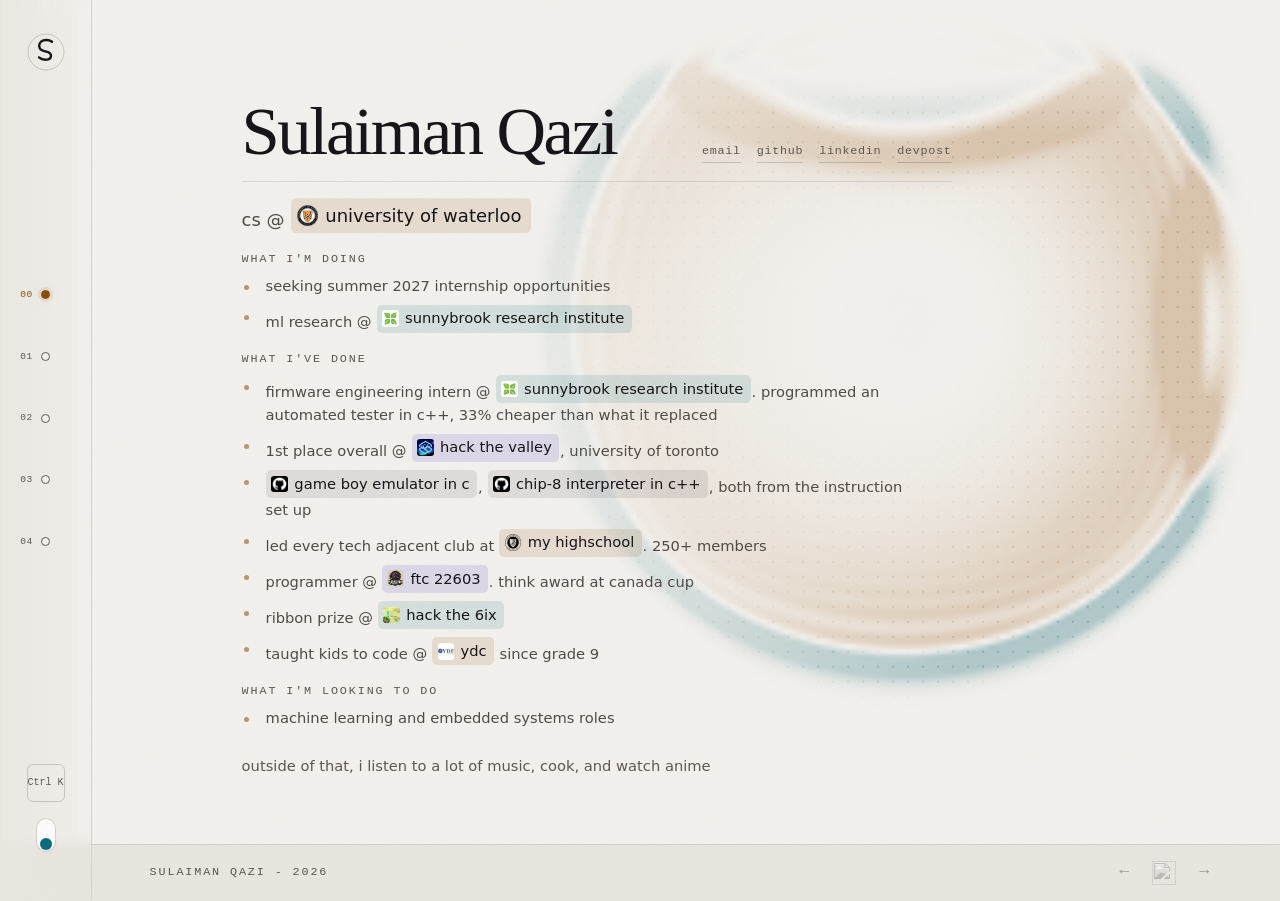
==== index.html @ 109548c2 "Ship single-view redesign and responsive webring" ====
<!DOCTYPE html>
<html lang="en" data-theme="dark">
<head>
<meta charset="utf-8">
<meta name="viewport" content="width=device-width, initial-scale=1">
<title>Sulaiman Qazi - CS @ UWaterloo</title>
<meta name="description" content="Sulaiman Qazi - Computer Science at the University of Waterloo. Game Boy emulator in C, AI-driven games, autonomous robotics navigation, and research software at Sunnybrook Research Institute.">
<meta name="author" content="Sulaiman Qazi">
<meta name="theme-color" content="#08090c" media="(prefers-color-scheme: dark)">
<meta name="theme-color" content="#f3f1ed" media="(prefers-color-scheme: light)">

<meta property="og:type" content="website">
<meta property="og:title" content="Sulaiman Qazi - CS @ UWaterloo">
<meta property="og:description" content="Emulators, AI-driven games, and research software. CS at Waterloo.">
<meta property="og:image" content="assets/img/og.jpg">
<meta name="twitter:card" content="summary_large_image">

<link rel="icon" href="assets/img/favicon.svg" type="image/svg+xml">
<link rel="preload" href="assets/fonts/fraunces-latin.woff2" as="font" type="font/woff2" crossorigin>
<link rel="preload" href="assets/fonts/schibsted-grotesk-latin.woff2" as="font" type="font/woff2" crossorigin>
<link rel="preload" href="assets/fonts/jetbrains-mono-latin.woff2" as="font" type="font/woff2" crossorigin>

<link rel="stylesheet" href="assets/css/fonts.css">
<link rel="stylesheet" href="assets/css/tokens.css">
<link rel="stylesheet" href="assets/css/base.css">
<link rel="stylesheet" href="assets/css/chrome.css?v=20260806-5">
<link rel="stylesheet" href="assets/css/hero.css">
<link rel="stylesheet" href="assets/css/intro.css">
<link rel="stylesheet" href="assets/css/sections.css">
<link rel="stylesheet" href="assets/css/projects.css">
<link rel="stylesheet" href="assets/css/cmdk.css">
<link rel="stylesheet" href="assets/css/views.css">
<link rel="stylesheet" href="assets/css/print.css" media="print">

<script>
  /* Set before first paint: no theme flash, and reveal styles only with JS. */
  (function () {
    var d = document.documentElement;
    d.classList.add('js');
    try {
      var saved = localStorage.getItem('sq-theme');
      var sys = window.matchMedia('(prefers-color-scheme: light)').matches ? 'light' : 'dark';
      d.setAttribute('data-theme', saved || sys);
    } catch (e) { /* private mode - keep the default */ }
  })();
</script>
</head>

<body>

<a class="skip-link" href="#main">Skip to content</a>
<div class="grain" aria-hidden="true"></div>
<div class="cursor" aria-hidden="true"><span class="cursor__dot"></span><span class="cursor__ring"></span></div>

<!-- ======================================================================
     RAIL - desktop navigation
     ====================================================================== -->
<nav class="rail" aria-label="Section navigation">
  <a class="rail__mark" href="#top" aria-label="Sulaiman Qazi - top of page">
    <svg viewBox="0 0 40 40" aria-hidden="true">
      <circle cx="20" cy="20" r="18" class="rail__mark-ring"/>
      <path d="M13 25.4c1.7 1.5 3.9 2.3 6.4 2.3 3.4 0 5.6-1.6 5.6-4 0-2.2-1.4-3.3-4.6-4.1l-2.1-.5c-3.3-.8-5.1-2.6-5.1-5.4 0-3.4 2.8-5.7 7-5.7 2.3 0 4.3.6 5.8 1.7"
            class="rail__mark-glyph"/>
    </svg>
  </a>

  <ul class="rail__list">
    <li><a class="rail__item" href="#home"       data-rail="home"><span class="rail__via"></span><span class="rail__label">Home</span><span class="rail__no">00</span></a></li>
    <li><a class="rail__item" href="#experience" data-rail="experience"><span class="rail__via"></span><span class="rail__label">Experience</span><span class="rail__no">01</span></a></li>
    <li><a class="rail__item" href="#projects"   data-rail="projects"><span class="rail__via"></span><span class="rail__label">Projects</span><span class="rail__no">02</span></a></li>
    <li><a class="rail__item" href="#skills"     data-rail="skills"><span class="rail__via"></span><span class="rail__label">Skills</span><span class="rail__no">03</span></a></li>
    <li><a class="rail__item" href="#contact"    data-rail="contact"><span class="rail__via"></span><span class="rail__label">Contact</span><span class="rail__no">04</span></a></li>
  </ul>
  <div class="rail__trace" aria-hidden="true"><span class="rail__trace-fill"></span></div>

  <div class="rail__tools">
    <button class="cmdk-trigger rail__cmdk" type="button" data-cmdk-open
            aria-label="Open command menu">
      <kbd data-cmdk-key aria-hidden="true">Ctrl K</kbd>
    </button>
    <button class="theme-toggle rail__theme" type="button" aria-pressed="false" aria-label="Switch to light theme">
      <span class="theme-toggle__track"><span class="theme-toggle__knob"></span></span>
    </button>
  </div>
</nav>

<!-- ======================================================================
     TOPBAR - mobile only
     ====================================================================== -->
<header class="topbar">
  <a class="topbar__mark" href="#top">
    <span class="topbar__mono">SQ</span>
    <span class="topbar__status"><span class="pulse-dot"></span> Waterloo ’31</span>
  </a>
  <div class="topbar__actions">
    <button class="theme-toggle" type="button" aria-pressed="false" aria-label="Switch to light theme">
      <span class="theme-toggle__track"><span class="theme-toggle__knob"></span></span>
    </button>
    <button class="menu-btn" type="button" aria-expanded="false" aria-controls="menu">
      <span class="menu-btn__bars" aria-hidden="true"><i></i><i></i></span>
      <span class="vh">Open navigation</span>
    </button>
  </div>
</header>

<!-- Read position for small screens, where the rail (and its progress
     trace) is hidden. -->
<div class="scroll-progress" aria-hidden="true"><span class="scroll-progress__fill"></span></div>

<div class="menu" id="menu" hidden>
  <ul class="menu__list">
    <li><a href="#home"><span class="menu__no">00</span> Home</a></li>
    <li><a href="#experience"><span class="menu__no">01</span> Experience</a></li>
    <li><a href="#projects"><span class="menu__no">02</span> Projects</a></li>
    <li><a href="#skills"><span class="menu__no">03</span> Skills</a></li>
    <li><a href="#contact"><span class="menu__no">04</span> Contact</a></li>
  </ul>
  <div class="menu__foot">
    <a class="link" href="mailto:s6qazi@uwaterloo.ca">s6qazi@uwaterloo.ca</a>
  </div>
</div>

<main id="main" class="main" tabindex="-1">
<p class="vh" id="view-status" aria-live="polite"></p>
<span id="top"></span>

<!-- ======================================================================
     00 - HOME
     ====================================================================== -->
<section class="intro" id="home" data-view aria-labelledby="intro-name">
  <canvas class="intro__field" id="wavefield" aria-hidden="true"></canvas>
  <div class="intro__veil" aria-hidden="true"></div>

  <div class="intro__inner shell">
    <div class="intro__wrap">

      <header class="intro__top" data-reveal style="--i:0">
        <h1 class="intro__name" id="intro-name">Sulaiman Qazi</h1>
        <nav class="intro__links" aria-label="Profiles">
          <a href="mailto:s6qazi@uwaterloo.ca">email</a>
          <a href="https://github.com/sulaimwn" target="_blank" rel="noopener noreferrer">github</a>
          <a href="https://www.linkedin.com/in/sulaimanq/" target="_blank" rel="noopener noreferrer">linkedin</a>
          <a href="https://devpost.com/sulaimanqazi" target="_blank" rel="noopener noreferrer">devpost</a>
        </nav>
      </header>

      <p class="intro__study" data-reveal style="--i:1">
        cs @
        <a class="chip-link chip--copper" href="https://uwaterloo.ca/" target="_blank" rel="noopener noreferrer">
          <img src="assets/img/uwaterloo-seal.png" alt="" loading="lazy" decoding="async">university of waterloo</a>
      </p>

      <div class="intro__block" data-reveal style="--i:2">
        <h2 class="intro__h">what i'm doing</h2>
        <ul class="intro__list">
          <li>seeking summer 2027 internship opportunities</li>
          <li>ml research @
            <a class="chip-link chip--signal" href="https://research.sunnybrook.ca/" target="_blank" rel="noopener noreferrer">
              <img src="assets/img/sunnybrook.png" alt="" loading="lazy" decoding="async">sunnybrook research institute</a>
          </li>
        </ul>
      </div>

      <div class="intro__block" data-reveal style="--i:3">
        <h2 class="intro__h">what i've done</h2>
        <ul class="intro__list">
          <li>firmware engineering intern @
            <a class="chip-link chip--signal" href="https://research.sunnybrook.ca/" target="_blank" rel="noopener noreferrer">
              <img src="assets/img/sunnybrook.png" alt="" loading="lazy" decoding="async">sunnybrook research institute</a>.
            programmed an automated tester in c++, 33% cheaper than what it replaced
          </li>
          <li>1st place overall @
            <a class="chip-link chip--violet" href="https://devpost.com/software/live-forge" target="_blank" rel="noopener noreferrer">
              <img src="assets/img/hack-the-valley.png" alt="" loading="lazy" decoding="async">hack the valley</a>,
            university of toronto
          </li>
          <li>
            <a class="chip-link chip--plain" href="https://github.com/sulaimwn/Game-Boy-Emulator" target="_blank" rel="noopener noreferrer">
              <img src="assets/img/github.png" alt="" loading="lazy" decoding="async">game boy emulator in c</a>,
            <a class="chip-link chip--plain" href="https://github.com/sulaimwn/CHIP8-CPP" target="_blank" rel="noopener noreferrer">
              <img src="assets/img/github.png" alt="" loading="lazy" decoding="async">chip-8 interpreter in c++</a>,
            both from the instruction set up
          </li>
          <li>led every tech adjacent club at
            <a class="chip-link chip--copper" href="https://jclarkerichardson.ddsb.ca/en/index.aspx" target="_blank" rel="noopener noreferrer">
              <img src="assets/img/jcr-crest.png" alt="" loading="lazy" decoding="async">my highschool</a>. 250+ members
          </li>
          <li>programmer @
            <a class="chip-link chip--violet" href="https://www.instagram.com/hurricane_stormbots/" target="_blank" rel="noopener noreferrer">
              <img src="assets/img/stormbots.png" alt="" loading="lazy" decoding="async">ftc 22603</a>.
            think award at canada cup
          </li>
          <li>ribbon prize @
            <a class="chip-link chip--signal" href="https://devpost.com/software/bojon" target="_blank" rel="noopener noreferrer">
              <img src="assets/img/hack-the-6ix.png" alt="" loading="lazy" decoding="async">hack the 6ix</a>
          </li>
          <li>taught kids to code @
            <a class="chip-link chip--copper" href="https://ydcuni.com/" target="_blank" rel="noopener noreferrer">
              <img src="assets/img/ydc.png" alt="" loading="lazy" decoding="async">ydc</a> since grade 9
          </li>
        </ul>
      </div>

      <div class="intro__block" data-reveal style="--i:4">
        <h2 class="intro__h">what i'm looking to do</h2>
        <ul class="intro__list">
          <li>machine learning and embedded systems roles</li>
        </ul>
      </div>

      <p class="intro__outside" data-reveal style="--i:5">
        outside of that, i listen to a lot of music, cook, and watch anime
      </p>

    </div>
  </div>
</section>

<!-- ======================================================================
     01 - EXPERIENCE
     ====================================================================== -->
<section class="section record" id="experience" data-view aria-labelledby="experience-title">
  <div class="shell">
    <header class="section-head">
      <p class="section-slug mono" data-reveal>
        <span class="section-slug__no">01</span>
        <span>Experience</span>
        <span class="section-slug__rule"></span>
        <span class="section-slug__meta">2022 - 2031</span>
      </p>
      <div class="section-title-row">
        <h2 class="h1" id="experience-title" data-reveal style="--i:1">Experience.</h2>
      </div>
    </header>

    <!-- ------------------------------------------------------------------
         EDUCATION - first, because it is the first thing anyone looks for.
         It used to sit at the bottom of a flat nine-entry list, behind
         seven other roles.
         ------------------------------------------------------------------ -->
    <div class="rec-group">
      <h3 class="rec-sub" data-reveal>
        <span class="rec-sub__label label">Education</span>
        <span class="rec-sub__rule" aria-hidden="true"></span>
        <span class="rec-sub__meta label">Waterloo ’31</span>
      </h3>

      <div class="creds">
        <article class="cred cred--next" data-reveal="fade">
          <div class="cred__top">
            <img class="cred__mark cred__mark--pad" src="assets/img/uwaterloo-seal.png" alt="" loading="lazy" decoding="async">
            <p class="cred__when label"><span class="num">2026 — 2031</span></p>
            <span class="chip chip--live">Incoming</span>
          </div>
          <h4 class="cred__school">University of Waterloo</h4>
          <p class="cred__degree">Bachelor of Computer Science</p>
          <p class="cred__where label">Waterloo, Ontario</p>
        </article>

        <article class="cred" data-reveal="fade" style="--i:1">
          <div class="cred__top">
            <img class="cred__mark" src="assets/img/jcr-crest.png" alt="" loading="lazy" decoding="async">
            <p class="cred__when label"><span class="num">2022 — 2026</span></p>
          </div>
          <h4 class="cred__school">J. Clarke Richardson Collegiate</h4>
          <p class="cred__degree">Ontario Secondary School Diploma</p>
          <p class="cred__where label">Ajax, Ontario</p>
        </article>
      </div>
    </div>

    <!-- ------------------------------------------------------------------
         WORK - paid roles only, at full weight. Robotics, clubs and
         teaching are real but they are not jobs; they are in the roll.
         ------------------------------------------------------------------ -->
    <div class="rec-group">
      <h3 class="rec-sub" data-reveal>
        <span class="rec-sub__label label">Work</span>
        <span class="rec-sub__rule" aria-hidden="true"></span>
        <span class="rec-sub__meta label"><span class="num">2</span> internships</span>
      </h3>

      <ol class="timeline" id="timeline">
        <li class="tl" data-reveal style="--i:0">
          <span class="tl__node" aria-hidden="true"></span>
          <div class="tl__when"><span class="num">Jul 2026</span><span class="tl__now">Present</span></div>
          <div class="tl__what">
            <p class="tl__org label">
              <img class="org-logo" src="assets/img/sunnybrook.png" alt="" loading="lazy" decoding="async">
              Sunnybrook Research Institute <span class="chip chip--live">Current</span>
            </p>
            <h4 class="h3 tl__role">Machine Learning Research Intern</h4>
            <!-- Present tense: this role is still running. -->
            <ul class="tl__points">
              <li>Building ultrasound simulations in MATLAB, Python and k-Wave.</li>
              <li>Training a PyTorch model to detect red blood cells.</li>
              <li>Designing a 3D-printed spine model for testing.</li>
            </ul>
            <div class="tag-row"><span class="tag">Python</span><span class="tag">MATLAB</span><span class="tag">PyTorch</span><span class="tag">k-Wave</span><span class="tag">SOLIDWORKS</span></div>
          </div>
        </li>

        <li class="tl" data-reveal style="--i:1">
          <span class="tl__node" aria-hidden="true"></span>
          <div class="tl__when"><span class="num">Jul 2025</span><span>Aug 2025</span></div>
          <div class="tl__what">
            <p class="tl__org label">
              <img class="org-logo" src="assets/img/sunnybrook.png" alt="" loading="lazy" decoding="async">
              Sunnybrook Research Institute
            </p>
            <h4 class="h3 tl__role">Firmware Engineering Intern</h4>
            <ul class="tl__points">
              <li>Wrote embedded C++ for an RP2040 test system.</li>
              <li>Designed its four-layer PCB in Altium.</li>
              <li>Hand-soldered 200+ parts, cut costs by 33% and added automated tests.</li>
            </ul>
            <div class="tag-row"><span class="tag">Embedded C++</span><span class="tag">RP2040</span><span class="tag">GitLab</span><span class="tag">Altium</span></div>
          </div>
        </li>

      </ol>
    </div>

    <!-- ------------------------------------------------------------------
         THE ROLL - robotics, clubs, mentoring and camp work. All real,
         none of it worth a screen each, so it is one line each and opens
         on demand. Anything that earned an award says so on the closed
         row: the point is to compress these, not to bury them.
         ------------------------------------------------------------------ -->
    <div class="rec-group" id="roll">
      <h3 class="rec-sub" data-reveal>
        <span class="rec-sub__label label">Robotics, clubs &amp; teaching</span>
        <span class="rec-sub__rule" aria-hidden="true"></span>
        <span class="rec-sub__meta label"><span class="num">5</span> roles · open for detail</span>
      </h3>

      <ol class="roll" data-reveal="fade">
        <li class="roll__item">
          <details class="roll__d">
            <summary class="roll__sum">
              <span class="roll__chev" aria-hidden="true"></span>
              <span class="roll__when num">2025 — 2026</span>
              <span class="roll__org">FTC 22603 · Hurricane Stormbots</span>
              <span class="roll__role">
                Programmer
                <span class="roll__badge"><span aria-hidden="true">★</span> 1st Inspire Award</span>
              </span>
            </summary>
            <div class="roll__body">
              <ul class="tl__points">
                <li>Programmed autonomous odometry in Java.</li>
                <li>Won the 1st Inspire Award and Think Award at the Canada World Cup.</li>
              </ul>
              <div class="tag-row"><span class="tag">Java</span><span class="tag">Odometry</span><span class="tag">Autonomous</span></div>
              <p class="build__links">
                <a class="link mono" href="https://github.com/sulaimwn/HurricaneCode" target="_blank" rel="noopener noreferrer">Robot code <span aria-hidden="true">↗</span></a>
              </p>
            </div>
          </details>
        </li>

        <li class="roll__item">
          <details class="roll__d">
            <summary class="roll__sum">
              <span class="roll__chev" aria-hidden="true"></span>
              <span class="roll__when num">2024 — 2026</span>
              <span class="roll__org">J. Clarke Richardson Collegiate</span>
              <span class="roll__role">Co-President · Math, STEM &amp; CS Clubs</span>
            </summary>
            <div class="roll__body">
              <ul class="tl__points">
                <li>Led weekly activities for 250+ members across three clubs.</li>
              </ul>
              <div class="tag-row"><span class="tag">Leadership</span><span class="tag">Curriculum</span><span class="tag">Events</span></div>
            </div>
          </details>
        </li>

        <li class="roll__item">
          <details class="roll__d">
            <summary class="roll__sum">
              <span class="roll__chev" aria-hidden="true"></span>
              <span class="roll__when num">2023 — 2026</span>
              <span class="roll__org">Youth Dream Canada</span>
              <span class="roll__role">Coding Mentor</span>
            </summary>
            <div class="roll__body">
              <ul class="tl__points">
                <li>Taught coding through hands-on projects.</li>
              </ul>
              <div class="tag-row"><span class="tag">Teaching</span><span class="tag">Python</span></div>
            </div>
          </details>
        </li>

        <li class="roll__item">
          <details class="roll__d">
            <summary class="roll__sum">
              <span class="roll__chev" aria-hidden="true"></span>
              <span class="roll__when num">2022 — 2025</span>
              <span class="roll__org">VEX Robotics · Stormbots 50760A</span>
              <span class="roll__role">
                Head Captain
                <span class="roll__badge"><span aria-hidden="true">★</span> Regional bronze</span>
              </span>
            </summary>
            <div class="roll__body">
              <ul class="tl__points">
                <li>Led an eight-person team to a regional bronze medal.</li>
              </ul>
              <div class="tag-row"><span class="tag">VEX</span><span class="tag">Team lead</span></div>
            </div>
          </details>
        </li>

        <li class="roll__item">
          <details class="roll__d">
            <summary class="roll__sum">
              <span class="roll__chev" aria-hidden="true"></span>
              <span class="roll__when num">Summer 2024</span>
              <span class="roll__org">The STEAM Project</span>
              <span class="roll__role">Summer Camp Counsellor</span>
            </summary>
            <div class="roll__body">
              <ul class="tl__points">
                <li>Led hands-on STEAM activities for campers.</li>
              </ul>
              <div class="tag-row"><span class="tag">Teaching</span><span class="tag">STEAM</span></div>
            </div>
          </details>
        </li>
      </ol>
    </div>
  </div>
</section>

<!-- ======================================================================
     02 - PROJECTS
     ====================================================================== -->
<section class="section builds" id="projects" data-view aria-labelledby="projects-title">
  <div class="shell">
    <header class="section-head">
      <p class="section-slug mono" data-reveal>
        <span class="section-slug__no">02</span>
        <span>Projects</span>
        <span class="section-slug__rule"></span>
        <span class="section-slug__meta">5 selected</span>
      </p>
      <div class="section-title-row">
        <h2 class="h1" id="projects-title" data-reveal style="--i:1">Projects.</h2>
      </div>
    </header>

    <!-- FEATURED --------------------------------------------------------- -->
    <article class="build build--feature" data-reveal="fade">
      <div class="build__art build__art--shot">
        <img src="assets/img/chaos-roll.png"
             alt="Chaos Roll title screen: a generative survival arena with a pixel-art character and a start run button."
             loading="lazy" decoding="async">
      </div>
      <div class="build__body">
        <p class="build__award"><span class="build__medal" aria-hidden="true">★</span> 1st Place Overall - Hack the Valley Hack Day</p>
        <h3 class="h2 build__title">Chaos Roll</h3>
        <p class="build__sub label">Wave-survival game · Gemini-generated content</p>
        <p class="prose">
          A wave-survival game where Gemini creates new abilities every 15
          seconds. The game checks each one before adding it to a run. You also
          race an AI through the same waves.
        </p>
        <div class="tag-row">
          <span class="tag">Gemini API</span><span class="tag">TypeScript</span>
          <span class="tag">React</span><span class="tag">Vite</span>
          <span class="tag">Procedural generation</span>
        </div>
        <p class="build__links">
          <a class="link mono" href="https://devpost.com/software/live-forge" target="_blank" rel="noopener noreferrer">Devpost <span aria-hidden="true">↗</span></a>
          <a class="link mono" href="https://github.com/HisMonDon/htv_hack_day" target="_blank" rel="noopener noreferrer">Source <span aria-hidden="true">↗</span></a>
        </p>
      </div>
    </article>

    <!-- SECOND ----------------------------------------------------------- -->
    <article class="build build--wide build--flip" data-reveal="fade">
      <div class="build__art build__art--shot">
        <img src="assets/img/bojon.png"
             alt="Bojon landing screen: Enter the Interview Arena, with a start my interview battle button."
             loading="lazy" decoding="async">
      </div>
      <div class="build__body">
        <p class="build__award"><span class="build__medal" aria-hidden="true">★</span> Ribbon Prize - Hack the 6ix 2025</p>
        <h3 class="h2 build__title">Bojon</h3>
        <p class="build__sub label">Competitive 1v1 interview practice</p>
        <p class="prose">
          Head-to-head interview practice. Gemini writes the questions, Twelve
          Labs scores the video answers and the winner gains Elo.
        </p>
        <div class="tag-row">
          <span class="tag">Gemini Pro</span><span class="tag">Twelve Labs</span>
          <span class="tag">MongoDB</span><span class="tag">Auth0</span>
          <span class="tag">JavaScript</span>
        </div>
        <p class="build__links">
          <a class="link mono" href="https://devpost.com/software/bojon" target="_blank" rel="noopener noreferrer">Devpost <span aria-hidden="true">↗</span></a>
          <a class="link mono" href="https://github.com/MrJelloCode/Bojon" target="_blank" rel="noopener noreferrer">Source <span aria-hidden="true">↗</span></a>
        </p>
      </div>
    </article>

    <!-- PAIR - the two emulators -------------------------------------- -->
    <div class="build-pair">
      <article class="build build--tall" data-reveal="fade">
        <div class="build__art build__art--tall">
          <span class="build__hint" aria-hidden="true">Move to scrub</span>
          <div class="sprite sprite--gameboy" role="img"
               aria-label="Sulaiman's Game Boy emulator running a commercial ROM: two fighters trading blows on a stage."></div>
          <span class="build__scan" aria-hidden="true"></span>
        </div>
        <div class="build__body">
          <h3 class="h2 build__title">Game Boy Emulator</h3>
          <p class="build__sub label">C · SDL2 · Sharp LR35902</p>
          <p class="prose">
            A Game Boy emulator in C with a working LR35902 CPU, memory map, I/O,
            PPU, input and SDL2 rendering.
          </p>
          <div class="tag-row"><span class="tag">C</span><span class="tag">SDL2</span><span class="tag">CMake</span><span class="tag">Architecture</span></div>
          <p class="build__links">
            <a class="link mono" href="https://github.com/sulaimwn/Game-Boy-Emulator" target="_blank" rel="noopener noreferrer">Source <span aria-hidden="true">↗</span></a>
          </p>
        </div>
      </article>

      <article class="build build--tall" data-reveal="fade">
        <div class="build__art build__art--tall build__art--gif">
          <img src="assets/img/chip8-emulator.gif"
               alt="CHIP-8 emulator running in a desktop browser."
               loading="lazy" decoding="async">
        </div>
        <div class="build__body">
          <h3 class="h2 build__title">CHIP-8 Interpreter</h3>
          <p class="build__sub label">C++ · SDL2 · 64×32 display</p>
          <p class="prose">
            My first emulator: 35 opcodes, a 64×32 display, timers and a hex
            keypad. It runs real CHIP-8 ROMs.
          </p>
          <div class="tag-row"><span class="tag">C++</span><span class="tag">SDL2</span><span class="tag">Interpreters</span></div>
          <p class="build__links">
            <a class="link mono" href="https://github.com/sulaimwn/CHIP8-CPP" target="_blank" rel="noopener noreferrer">Source <span aria-hidden="true">↗</span></a>
          </p>
        </div>
      </article>
    </div>

    <!-- HARDWARE --------------------------------------------------------- -->
    <article class="build build--wide" data-reveal="fade">
      <div class="build__art build__art--shot build__art--schematic">
        <img src="assets/img/smartwatch-schematic.png"
             alt="Complete ESP32 smartwatch schematic showing power, display, sensors, storage and connector circuits."
             loading="lazy" decoding="async">
      </div>
      <div class="build__body">
        <h3 class="h2 build__title">Health Tracking Smartwatch</h3>
        <p class="build__sub label">ESP32 · custom PCB · Arduino</p>
        <p class="prose">
          An ESP32 smartwatch with a custom PCB, TFT display, heart-rate sensor
          and step tracking. I designed the board, reflowed it and wrote the
          firmware.
        </p>
        <div class="tag-row"><span class="tag">ESP32</span><span class="tag">Arduino</span><span class="tag">PCB design</span></div>
        <p class="build__links">
          <a class="link mono" href="https://github.com/sulaimwn/SmartWatch" target="_blank" rel="noopener noreferrer">Source <span aria-hidden="true">↗</span></a>
        </p>
      </div>
    </article>

    <div class="builds__more" data-reveal>
      <a class="link mono" href="https://github.com/sulaimwn" target="_blank" rel="noopener noreferrer">
        More on GitHub <span aria-hidden="true">↗</span>
      </a>
      <a class="link mono" href="https://devpost.com/sulaimanqazi" target="_blank" rel="noopener noreferrer">
        Devpost <span aria-hidden="true">↗</span>
      </a>
    </div>
  </div>
</section>

<!-- ======================================================================
     03 - SKILLS
     ====================================================================== -->
<section class="section stack-sec" id="skills" data-view aria-labelledby="skills-title">
  <div class="shell">
    <header class="section-head">
      <p class="section-slug mono" data-reveal>
        <span class="section-slug__no">03</span>
        <span>Skills</span>
        <span class="section-slug__rule"></span>
        <span class="section-slug__meta">Toolkit</span>
      </p>
      <div class="section-title-row">
        <h2 class="h1" id="skills-title" data-reveal style="--i:1">Skills &amp; tools.</h2>
      </div>
    </header>

    <div class="proof">
      <section class="proof__group" data-reveal="fade">
        <h3 class="proof__title label">Languages</h3>
        <ul class="proof__rows">
          <li class="proof__row">
            <span class="proof__skill">C</span>
            <span class="proof__use">Game Boy CPU, PPU and memory</span>
            <a class="proof__link" href="https://github.com/sulaimwn/Game-Boy-Emulator" target="_blank" rel="noopener noreferrer" aria-label="C: Game Boy emulator source"><span aria-hidden="true">↗</span></a>
          </li>
          <li class="proof__row">
            <span class="proof__skill">C++</span>
            <span class="proof__use">CHIP-8 and RP2040 firmware</span>
            <a class="proof__link" href="https://github.com/sulaimwn/CHIP8-CPP" target="_blank" rel="noopener noreferrer" aria-label="C++: CHIP-8 interpreter source"><span aria-hidden="true">↗</span></a>
          </li>
          <li class="proof__row">
            <span class="proof__skill">Python</span>
            <span class="proof__use">Ultrasound simulation and PyTorch</span>
            <span class="proof__link"></span>
          </li>
          <li class="proof__row">
            <span class="proof__skill">Java</span>
            <span class="proof__use">FTC autonomous odometry</span>
            <a class="proof__link" href="https://github.com/sulaimwn/HurricaneCode" target="_blank" rel="noopener noreferrer" aria-label="Java: FTC robot code"><span aria-hidden="true">↗</span></a>
          </li>
          <li class="proof__row">
            <span class="proof__skill">TypeScript</span>
            <span class="proof__use">Chaos Roll ability system</span>
            <a class="proof__link" href="https://github.com/HisMonDon/htv_hack_day" target="_blank" rel="noopener noreferrer" aria-label="TypeScript: Chaos Roll source"><span aria-hidden="true">↗</span></a>
          </li>
          <li class="proof__row">
            <span class="proof__skill">JavaScript</span>
            <span class="proof__use">Bojon, Chaos Roll and this site</span>
            <a class="proof__link" href="https://github.com/MrJelloCode/Bojon" target="_blank" rel="noopener noreferrer" aria-label="JavaScript: Bojon source"><span aria-hidden="true">↗</span></a>
          </li>
          <li class="proof__row">
            <span class="proof__skill">MATLAB</span>
            <span class="proof__use">k-Wave ultrasound simulation</span>
            <span class="proof__link"></span>
          </li>
          <li class="proof__row">
            <span class="proof__skill">PHP · MySQL</span>
            <span class="proof__use">School projects and a small forum</span>
            <span class="proof__link"></span>
          </li>
        </ul>
      </section>

      <section class="proof__group" data-reveal="fade">
        <h3 class="proof__title label">Libraries &amp; platforms</h3>
        <ul class="proof__rows">
          <li class="proof__row">
            <span class="proof__skill">SDL2</span>
            <span class="proof__use">Emulator rendering and input</span>
            <span class="proof__link"></span>
          </li>
          <li class="proof__row">
            <span class="proof__skill">PyTorch</span>
            <span class="proof__use">Red blood cell detection</span>
            <span class="proof__link"></span>
          </li>
          <li class="proof__row">
            <span class="proof__skill">Gemini API</span>
            <span class="proof__use">Abilities and interview questions</span>
            <span class="proof__link"></span>
          </li>
          <li class="proof__row">
            <span class="proof__skill">Twelve Labs</span>
            <span class="proof__use">Video answer scoring</span>
            <span class="proof__link"></span>
          </li>
          <li class="proof__row">
            <span class="proof__skill">React · Vite</span>
            <span class="proof__use">Chaos Roll front end</span>
            <span class="proof__link"></span>
          </li>
          <li class="proof__row">
            <span class="proof__skill">MongoDB · Auth0</span>
            <span class="proof__use">Bojon accounts and matchmaking</span>
            <span class="proof__link"></span>
          </li>
          <li class="proof__row">
            <span class="proof__skill">k-Wave</span>
            <span class="proof__use">Ultrasound research</span>
            <span class="proof__link"></span>
          </li>
          <li class="proof__row">
            <span class="proof__skill">Git · GitLab</span>
            <span class="proof__use">Projects and lab work</span>
            <span class="proof__link"></span>
          </li>
        </ul>
      </section>

      <section class="proof__group" data-reveal="fade">
        <h3 class="proof__title label">Hardware</h3>
        <ul class="proof__rows">
          <li class="proof__row">
            <span class="proof__skill">RP2040</span>
            <span class="proof__use">Automated tester firmware and PCB</span>
            <span class="proof__link"></span>
          </li>
          <li class="proof__row">
            <span class="proof__skill">ESP32</span>
            <span class="proof__use">Health tracking smartwatch</span>
            <a class="proof__link" href="https://github.com/sulaimwn/SmartWatch" target="_blank" rel="noopener noreferrer" aria-label="ESP32: smartwatch project"><span aria-hidden="true">↗</span></a>
          </li>
          <li class="proof__row">
            <span class="proof__skill">Altium · KiCad</span>
            <span class="proof__use">Four-layer PCB</span>
            <span class="proof__link"></span>
          </li>
          <li class="proof__row">
            <span class="proof__skill">SMD soldering</span>
            <span class="proof__use">200+ joints and hot-plate reflow</span>
            <span class="proof__link"></span>
          </li>
          <li class="proof__row">
            <span class="proof__skill">SOLIDWORKS</span>
            <span class="proof__use">3D-printed spine model</span>
            <span class="proof__link"></span>
          </li>
          <li class="proof__row">
            <span class="proof__skill">Blender · Fusion 360</span>
            <span class="proof__use">Research models</span>
            <span class="proof__link"></span>
          </li>
        </ul>
      </section>
    </div>
  </div>
</section>

<!-- ======================================================================
     04 - CONTACT
     ====================================================================== -->
<section class="section contact" id="contact" data-view aria-labelledby="contact-title">
  <div class="contact__bg" aria-hidden="true">
    <img src="assets/img/contact-bg.jpg" alt="" role="presentation" loading="lazy" decoding="async">
  </div>
  <div class="shell">
    <header class="section-head">
      <p class="section-slug mono" data-reveal>
        <span class="section-slug__no">04</span>
        <span>Contact</span>
        <span class="section-slug__rule"></span>
        <span class="section-slug__meta">Open to internships</span>
      </p>
    </header>

    <div class="contact__grid">
      <div>
        <h2 class="h1 contact__title" id="contact-title" data-reveal>
          Get in touch.
        </h2>
        <p class="lede contact__lede" data-reveal style="--i:1">
          Open to internships, hackathons and systems or AI projects. Email me.
        </p>
      </div>

      <ul class="pins" data-reveal="fade">
        <li class="pin">
          <span class="pin__no num">1</span>
          <a class="pin__link" href="mailto:s6qazi@uwaterloo.ca">
            <span class="pin__k label">Email</span>
            <span class="pin__v">s6qazi@uwaterloo.ca</span>
          </a>
          <button class="pin__copy" type="button" data-copy="s6qazi@uwaterloo.ca">
            <span class="pin__copy-txt">Copy</span>
          </button>
        </li>
        <li class="pin">
          <span class="pin__no num">2</span>
          <a class="pin__link" href="https://www.linkedin.com/in/sulaimanq/" target="_blank" rel="noopener noreferrer">
            <span class="pin__k label">LinkedIn</span>
            <span class="pin__v">/in/sulaimanq <span class="pin__ext" aria-hidden="true">↗</span></span>
          </a>
        </li>
        <li class="pin">
          <span class="pin__no num">3</span>
          <a class="pin__link" href="https://github.com/sulaimwn" target="_blank" rel="noopener noreferrer">
            <span class="pin__k label">GitHub</span>
            <span class="pin__v">@sulaimwn <span class="pin__ext" aria-hidden="true">↗</span></span>
          </a>
        </li>
        <li class="pin pin--static">
          <span class="pin__no num">4</span>
          <span class="pin__link">
            <span class="pin__k label">Location</span>
            <span class="pin__v">Ontario, Canada · <span class="num" id="clock">-</span> ET</span>
          </span>
        </li>
      </ul>
    </div>
  </div>
</section>

</main>

<footer class="foot">
  <div class="shell foot__inner">
    <p class="label">Sulaiman Qazi - <span class="num">2026</span></p>
    <nav class="webring webring--footer" aria-label="UWaterloo CS Webring">
      <a class="webring__nav" href="https://cs.uwatering.com/#sulaimanq.com?nav=prev"
         aria-label="Previous site in the UWaterloo CS Webring" title="Previous site">&larr;</a>
      <a class="webring__home" href="https://cs.uwatering.com/#sulaimanq.com"
         target="_blank" rel="noopener noreferrer"
         aria-label="View Sulaiman Qazi in the UWaterloo CS Webring" title="UWaterloo CS Webring">
        <img src="https://cs.uwatering.com/icon.red.svg" alt="" width="24" height="24">
      </a>
      <a class="webring__nav" href="https://cs.uwatering.com/#sulaimanq.com?nav=next"
         aria-label="Next site in the UWaterloo CS Webring" title="Next site">&rarr;</a>
    </nav>
  </div>
</footer>

<!-- ======================================================================
     COMMAND MENU
     ====================================================================== -->
<dialog class="cmdk" id="cmdk" aria-label="Command menu">
  <div class="cmdk__bar">
    <span class="cmdk__prompt" aria-hidden="true">&gt;</span>
    <input class="cmdk__input" id="cmdk-input" type="text"
           autocomplete="off" autocorrect="off" spellcheck="false"
           placeholder="Jump to a section, copy an email, open a repo…"
           role="combobox" aria-expanded="true" aria-controls="cmdk-list"
           aria-autocomplete="list" aria-label="Search commands">
    <kbd aria-hidden="true">esc</kbd>
  </div>

  <ul class="cmdk__list" id="cmdk-list" role="listbox" aria-label="Commands"></ul>
  <p class="cmdk__empty" hidden>No matching commands.</p>

  <div class="cmdk__foot" aria-hidden="true">
    <span><kbd>↑</kbd><kbd>↓</kbd> move</span>
    <span><kbd>↵</kbd> run</span>
    <span><kbd>esc</kbd> close</span>
  </div>

  <p class="vh" id="cmdk-status" aria-live="polite"></p>
</dialog>

<script src="assets/js/router.js"></script>
<script src="assets/js/wavefield.js"></script>
<script src="assets/js/art.js"></script>
<script src="assets/js/site.js"></script>
<script src="assets/js/cmdk.js"></script>
<script src="assets/js/enhance.js"></script>
</body>
</html>
---- assets/css/fonts.css ----
/* Self-hosted variable fonts. Source: Google Fonts (SIL Open Font License 1.1). */
@font-face {
  font-family: 'Fraunces';
  font-style: normal;
  font-weight: 300 900;
  font-display: swap;
  src: url(../fonts/fraunces-latin-ext.woff2) format('woff2');
  unicode-range: U+0100-02BA, U+02BD-02C5, U+02C7-02CC, U+02CE-02D7, U+02DD-02FF, U+0304, U+0308, U+0329, U+1D00-1DBF, U+1E00-1E9F, U+1EF2-1EFF, U+2020, U+20A0-20AB, U+20AD-20C0, U+2113, U+2C60-2C7F, U+A720-A7FF;
}
@font-face {
  font-family: 'Fraunces';
  font-style: normal;
  font-weight: 300 900;
  font-display: swap;
  src: url(../fonts/fraunces-latin.woff2) format('woff2');
  unicode-range: U+0000-00FF, U+0131, U+0152-0153, U+02BB-02BC, U+02C6, U+02DA, U+02DC, U+0304, U+0308, U+0329, U+2000-206F, U+20AC, U+2122, U+2191, U+2193, U+2212, U+2215, U+FEFF, U+FFFD;
}
@font-face {
  font-family: 'JetBrains Mono';
  font-style: normal;
  font-weight: 300 800;
  font-display: swap;
  src: url(../fonts/jetbrains-mono-latin-ext.woff2) format('woff2');
  unicode-range: U+0100-02BA, U+02BD-02C5, U+02C7-02CC, U+02CE-02D7, U+02DD-02FF, U+0304, U+0308, U+0329, U+1D00-1DBF, U+1E00-1E9F, U+1EF2-1EFF, U+2020, U+20A0-20AB, U+20AD-20C0, U+2113, U+2C60-2C7F, U+A720-A7FF;
}
@font-face {
  font-family: 'JetBrains Mono';
  font-style: normal;
  font-weight: 300 800;
  font-display: swap;
  src: url(../fonts/jetbrains-mono-latin.woff2) format('woff2');
  unicode-range: U+0000-00FF, U+0131, U+0152-0153, U+02BB-02BC, U+02C6, U+02DA, U+02DC, U+0304, U+0308, U+0329, U+2000-206F, U+20AC, U+2122, U+2191, U+2193, U+2212, U+2215, U+FEFF, U+FFFD;
}

@font-face {
  font-family: 'Schibsted Grotesk';
  font-style: normal;
  font-weight: 400 900;
  font-display: swap;
  src: url(../fonts/schibsted-grotesk-latin-ext.woff2) format('woff2');
  unicode-range: U+0100-02BA, U+02BD-02C5, U+02C7-02CC, U+02CE-02D7, U+02DD-02FF, U+0304, U+0308, U+0329, U+1D00-1DBF, U+1E00-1E9F, U+1EF2-1EFF, U+2020, U+20A0-20AB, U+20AD-20C0, U+2113, U+2C60-2C7F, U+A720-A7FF;
}
@font-face {
  font-family: 'Schibsted Grotesk';
  font-style: normal;
  font-weight: 400 900;
  font-display: swap;
  src: url(../fonts/schibsted-grotesk-latin.woff2) format('woff2');
  unicode-range: U+0000-00FF, U+0131, U+0152-0153, U+02BB-02BC, U+02C6, U+02DA, U+02DC, U+0304, U+0308, U+0329, U+2000-206F, U+20AC, U+2122, U+2191, U+2193, U+2212, U+2215, U+FEFF, U+FFFD;
}
---- assets/css/tokens.css ----
/* ==========================================================================
   TOKENS - the single source of truth for the whole instrument.
   Two themes share one structure: INSTRUMENT (dark) and DATASHEET (light).
   ========================================================================== */

:root {
  color-scheme: dark;

  /* ---- Surfaces ------------------------------------------------------- */
  --bg:            #08090c;
  --bg-sunk:       #05060a;
  --bg-raised:     #0d0f15;
  --surface:       #10131a;
  --surface-2:     #161a23;
  --surface-glass: rgba(16, 19, 26, 0.72);

  /* ---- Rules & edges -------------------------------------------------- */
  --line:          rgba(255, 255, 255, 0.075);
  --line-2:        rgba(255, 255, 255, 0.13);
  --line-strong:   rgba(255, 255, 255, 0.22);

  /* ---- Ink ------------------------------------------------------------ */
  /* Every ink here clears 4.5:1 on --bg. The muted steps were originally
     dimmer and looked better, but they failed at the 12px sizes the mono
     labels use, so legibility won. */
  --ink:           #eceef3;   /* 17.2:1 */
  --ink-2:         #a3a9b8;   /*  8.5:1 */
  --ink-3:         #868d9c;   /*  5.9:1 */
  --ink-4:         #757c8b;   /*  4.6:1 */

  /* ---- Accents: copper (matter) & signal (information) ---------------- */
  --copper:        #e8983f;
  --copper-hi:     #ffb972;
  --copper-lo:     #8d5a20;
  --copper-wash:   rgba(232, 152, 63, 0.12);

  --signal:        #57cfe6;
  --signal-hi:     #9ceaf8;
  --signal-lo:     #235f6d;
  --signal-wash:   rgba(87, 207, 230, 0.11);

  --violet:        #9b8cff;
  --violet-wash:   rgba(155, 140, 255, 0.12);

  /* Selection + focus */
  --select-bg:     rgba(232, 152, 63, 0.26);
  --focus:         var(--signal);

  /* Board substrate - used by the PCB silkscreen + traces */
  --trace:         rgba(232, 152, 63, 0.30);
  --trace-live:    var(--copper);
  --silk:          rgba(255, 255, 255, 0.30);
  --pad:           #1c2029;

  /* Photographic duotone endpoints */
  --duo-dark:      #06070a;
  --duo-light:     #e8983f;

  --shadow-1: 0 1px 2px rgba(0,0,0,.4), 0 2px 8px rgba(0,0,0,.28);
  --shadow-2: 0 4px 12px rgba(0,0,0,.45), 0 18px 48px rgba(0,0,0,.4);
  --shadow-glow: 0 0 0 1px var(--line-2), 0 12px 44px rgba(0,0,0,.55);

  /* ---- Type ----------------------------------------------------------- */
  /* Schibsted Grotesk rather than Inter: Inter is the default everything
     reaches for, and its neutrality gives the page nothing. Schibsted was
     drawn for editorial text, so it holds a long paragraph while keeping
     enough character (the single-storey g, the tight apertures) to sit
     under Fraunces without looking like a system fallback. */
  --font-display: 'Fraunces', 'Iowan Old Style', Georgia, serif;
  --font-sans:    'Schibsted Grotesk', system-ui, -apple-system, 'Segoe UI', sans-serif;
  --font-mono:    'JetBrains Mono', ui-monospace, 'SF Mono', Menlo, monospace;

  /* Fluid scale, 320px → 1600px viewport. */
  --step--2: clamp(0.694rem, 0.68rem + 0.07vw,  0.735rem);
  --step--1: clamp(0.833rem, 0.80rem + 0.16vw,  0.919rem);
  --step-0:  clamp(1.000rem, 0.95rem + 0.25vw,  1.125rem);
  --step-1:  clamp(1.200rem, 1.12rem + 0.40vw,  1.406rem);
  --step-2:  clamp(1.440rem, 1.31rem + 0.63vw,  1.758rem);
  --step-3:  clamp(1.728rem, 1.53rem + 0.96vw,  2.197rem);
  --step-4:  clamp(2.074rem, 1.78rem + 1.43vw,  2.746rem);
  --step-5:  clamp(2.488rem, 2.06rem + 2.09vw,  3.433rem);
  --step-6:  clamp(2.986rem, 2.37rem + 3.01vw,  4.291rem);
  --step-7:  clamp(3.583rem, 2.70rem + 4.28vw,  5.364rem);

  /* Hero name - its own curve, allowed to get very large. */
  --step-hero: clamp(3.25rem, 0.5rem + 13.4vw, 12rem);

  --leading-tight: 0.94;
  --leading-snug:  1.16;
  --leading-body:  1.62;
  --leading-loose: 1.78;

  --track-tight:  -0.03em;
  --track-normal:  0em;
  --track-wide:    0.08em;
  --track-caps:    0.16em;

  /* ---- Space (4px grid) ------------------------------------------------ */
  --sp-1:  0.25rem;  --sp-2:  0.5rem;   --sp-3:  0.75rem;  --sp-4:  1rem;
  --sp-5:  1.5rem;   --sp-6:  2rem;     --sp-7:  2.5rem;   --sp-8:  3rem;
  --sp-9:  4rem;     --sp-10: 5rem;     --sp-11: 6.5rem;   --sp-12: 8rem;

  --section-y:  clamp(5rem, 11vh, 9.5rem);
  --gutter:     clamp(1.25rem, 4.5vw, 4rem);
  --rail:       clamp(0px, 0px, 0px);           /* overridden at md+ */
  --measure:    68ch;
  --max:        1320px;

  --radius-sm: 3px;
  --radius:    6px;
  --radius-lg: 12px;
  --radius-xl: 20px;

  /* ---- Motion ---------------------------------------------------------- */
  --ease-out:    cubic-bezier(0.22, 1, 0.36, 1);
  --ease-expo:   cubic-bezier(0.16, 1, 0.30, 1);
  --ease-inout:  cubic-bezier(0.65, 0, 0.35, 1);
  --ease-spring: cubic-bezier(0.34, 1.4, 0.64, 1);

  --dur-1: 120ms;
  --dur-2: 220ms;
  --dur-3: 400ms;
  --dur-4: 700ms;
  --dur-5: 1100ms;

  /* Set to 0 when the visitor prefers reduced motion; multiplied into
     JS-driven animation so one switch calms the entire site. */
  --motion: 1;
}

/* ==========================================================================
   LIGHT

   Warm, but a low-chroma warm grey rather than a yellowed cream. The hue is
   there without the aged-paper cast. A cold version was tried and was worse:
   it drained the warmth the copper accent needs to sit against, and made
   light mode read as a different brand from dark mode rather than the same
   one lit.
   ========================================================================== */

[data-theme='light'] {
  color-scheme: light;

  --bg:            #f3f1ed;
  --bg-sunk:       #e9e6e0;
  --bg-raised:     #fbfaf8;
  --surface:       #fcfbf9;
  --surface-2:     #f4f2ee;
  --surface-glass: rgba(252, 251, 249, 0.80);

  --line:          rgba(28, 24, 20, 0.11);
  --line-2:        rgba(28, 24, 20, 0.19);
  --line-strong:   rgba(28, 24, 20, 0.32);

  --ink:           #17141a;
  --ink-2:         #514b47;
  --ink-3:         #5f5850;
  --ink-4:         #5d564e;

  /* Darker than the dark theme's copper: it has to stay readable as text
     sitting on its own 10% wash (award pills, chips, filter buttons). */
  --copper:        #8a4d0c;   /* 5.1:1 on --copper-wash over paper */
  --copper-hi:     #a85e10;
  --copper-lo:     #d9bb8e;
  --copper-wash:   rgba(138, 77, 12, 0.10);

  --signal:        #0a6b7d;
  --signal-hi:     #0d8398;
  --signal-lo:     #a8d3db;
  --signal-wash:   rgba(10, 107, 125, 0.09);

  --violet:        #5a49c9;
  --violet-wash:   rgba(90, 73, 201, 0.10);

  --select-bg:     rgba(138, 77, 12, 0.20);

  --trace:         rgba(138, 77, 12, 0.34);
  --silk:          rgba(28, 24, 20, 0.34);
  --pad:           #e6e2da;

  --duo-dark:      #241d17;
  --duo-light:     #f3f1ed;

  /* Shadows carry the same warm cast as the ground; a cool shadow on a warm
     page is what makes the two read as different materials. */
  --shadow-1: 0 1px 2px rgba(45,35,25,.08), 0 2px 8px rgba(45,35,25,.06);
  --shadow-2: 0 4px 12px rgba(45,35,25,.10), 0 18px 48px rgba(45,35,25,.10);
  --shadow-glow: 0 0 0 1px var(--line-2), 0 12px 44px rgba(45,35,25,.12);
}

@media (min-width: 900px) {
  :root { --rail: 92px; }
}

@media (prefers-reduced-motion: reduce) {
  :root { --motion: 0; --dur-1: 1ms; --dur-2: 1ms; --dur-3: 1ms; --dur-4: 1ms; --dur-5: 1ms; }
}
---- assets/css/base.css ----
/* ==========================================================================
   BASE - reset, typography, shared primitives.
   ========================================================================== */

*, *::before, *::after { box-sizing: border-box; }

* { margin: 0; }

html {
  -webkit-text-size-adjust: 100%;
  scroll-behavior: smooth;
  /* The rail nav is fixed; anchored sections need headroom. */
  scroll-padding-top: clamp(2rem, 8vh, 5rem);
}

/* Belt and braces: individual components handle reduced motion themselves,
   but this guarantees nothing animates even if one of them is missed. */
@media (prefers-reduced-motion: reduce) {
  html { scroll-behavior: auto !important; }

  *, *::before, *::after {
    animation-duration: 0.01ms !important;
    animation-iteration-count: 1 !important;
    transition-duration: 0.01ms !important;
    scroll-behavior: auto !important;
  }
}

body {
  background: var(--bg);
  color: var(--ink);
  font-family: var(--font-sans);
  font-size: var(--step-0);
  line-height: var(--leading-body);
  font-feature-settings: 'calt' 1;
  -webkit-font-smoothing: antialiased;
  -moz-osx-font-smoothing: grayscale;
  text-rendering: optimizeLegibility;
  overflow-x: hidden;
  min-height: 100vh;
  transition: background-color var(--dur-4) var(--ease-out),
              color var(--dur-4) var(--ease-out);
}

img, svg, video, canvas { display: block; max-width: 100%; }
img, video { height: auto; }

input, button, textarea, select { font: inherit; color: inherit; }

p, h1, h2, h3, h4, h5, h6, li { overflow-wrap: break-word; }

::selection { background: var(--select-bg); color: var(--ink); }

/* Scrollbar - thin, substrate-coloured, never a distraction. */
* { scrollbar-width: thin; scrollbar-color: var(--line-2) transparent; }
*::-webkit-scrollbar { width: 10px; height: 10px; }
*::-webkit-scrollbar-track { background: transparent; }
*::-webkit-scrollbar-thumb {
  background: var(--line-2);
  border-radius: 99px;
  border: 3px solid var(--bg);
}
*::-webkit-scrollbar-thumb:hover { background: var(--copper-lo); }

/* --------------------------------------------------------------------------
   Focus - a copper ring that never gets clipped.
   -------------------------------------------------------------------------- */

:focus { outline: none; }

:focus-visible {
  outline: 2px solid var(--copper);
  outline-offset: 3px;
  border-radius: var(--radius-sm);
}

.skip-link {
  position: fixed;
  top: var(--sp-4);
  left: var(--sp-4);
  z-index: 999;
  padding: var(--sp-3) var(--sp-5);
  background: var(--copper);
  color: #0a0b0e;
  font: 600 var(--step--1)/1 var(--font-mono);
  letter-spacing: var(--track-wide);
  text-transform: uppercase;
  text-decoration: none;
  border-radius: var(--radius);
  transform: translateY(calc(-100% - var(--sp-6)));
  transition: transform var(--dur-2) var(--ease-out);
}

.skip-link:focus-visible { transform: translateY(0); }

/* --------------------------------------------------------------------------
   Type primitives
   -------------------------------------------------------------------------- */

.display,
.h1, .h2, .h3 {
  font-family: var(--font-display);
  font-weight: 400;
  letter-spacing: var(--track-tight);
  line-height: var(--leading-tight);
  text-wrap: balance;
}

.display {
  font-size: var(--step-hero);
  font-variation-settings: 'SOFT' 0, 'WONK' 1, 'opsz' 144;
  letter-spacing: -0.045em;
}

.h1 {
  font-size: var(--step-6);
  font-variation-settings: 'SOFT' 0, 'WONK' 1, 'opsz' 96;
}

.h2 {
  font-size: var(--step-4);
  font-variation-settings: 'SOFT' 2, 'WONK' 1, 'opsz' 48;
  line-height: var(--leading-snug);
  letter-spacing: -0.025em;
}

.h3 {
  font-size: var(--step-2);
  font-variation-settings: 'SOFT' 4, 'WONK' 0, 'opsz' 24;
  line-height: var(--leading-snug);
  letter-spacing: -0.015em;
}

/* Sans headings - used where a serif would feel too editorial. */
.h-sans {
  font-family: var(--font-sans);
  font-weight: 560;
  letter-spacing: -0.02em;
  line-height: var(--leading-snug);
}

.lede {
  font-size: var(--step-1);
  line-height: var(--leading-loose);
  color: var(--ink-2);
  max-width: 56ch;
  font-weight: 380;
  text-wrap: pretty;
}

.prose { max-width: var(--measure); color: var(--ink-2); text-wrap: pretty; }
.prose + .prose { margin-top: var(--sp-4); }

/* The datasheet voice: small, monospaced, wide-tracked, all caps. */
.mono {
  font-family: var(--font-mono);
  font-size: var(--step--1);
  font-weight: 450;
  letter-spacing: var(--track-wide);
  font-feature-settings: 'zero' 1;
}

.label {
  font-family: var(--font-mono);
  font-size: var(--step--2);
  font-weight: 500;
  letter-spacing: var(--track-caps);
  text-transform: uppercase;
  color: var(--ink-3);
  font-feature-settings: 'zero' 1;
}

.label--copper { color: var(--copper); }
.label--signal { color: var(--signal); }

.num {
  font-family: var(--font-mono);
  font-variant-numeric: tabular-num;
  font-feature-settings: 'zero' 1, 'tnum' 1;
}

/* --------------------------------------------------------------------------
   Links
   -------------------------------------------------------------------------- */

a { color: inherit; }

.link {
  --link-color: var(--copper);
  position: relative;
  color: var(--ink);
  text-decoration: none;
  background-image: linear-gradient(var(--link-color), var(--link-color));
  background-repeat: no-repeat;
  background-position: 0 100%;
  background-size: 0% 1px;
  transition: background-size var(--dur-3) var(--ease-expo),
              color var(--dur-2) var(--ease-out);
  padding-bottom: 1px;
}

.link:hover,
.link:focus-visible { background-size: 100% 1px; color: var(--copper-hi); }

/* Inline links inside prose keep a permanent hairline. */
.prose a {
  color: var(--ink);
  text-decoration: none;
  box-shadow: inset 0 -1px 0 var(--copper-lo);
  transition: box-shadow var(--dur-2) var(--ease-out), color var(--dur-2) var(--ease-out);
}
.prose a:hover { color: var(--copper-hi); box-shadow: inset 0 -2px 0 var(--copper); }

/* --------------------------------------------------------------------------
   Layout shell
   -------------------------------------------------------------------------- */

.shell {
  width: 100%;
  max-width: calc(var(--max) + var(--gutter) * 2);
  margin-inline: auto;
  padding-inline: var(--gutter);
}

.main { padding-left: var(--rail); }

.section {
  position: relative;
  padding-block: var(--section-y);
  scroll-margin-top: 0;
}

/* Hairline that separates every movement of the piece. */
.section + .section::before {
  content: '';
  position: absolute;
  inset-inline: var(--gutter);
  top: 0;
  height: 1px;
  background: linear-gradient(90deg,
    transparent, var(--line) 6%, var(--line) 94%, transparent);
}

/* --------------------------------------------------------------------------
   Section header - the datasheet slug line
   -------------------------------------------------------------------------- */

.section-head {
  display: grid;
  gap: var(--sp-5);
  margin-bottom: clamp(var(--sp-8), 6vw, var(--sp-11));
}

.section-slug {
  display: flex;
  align-items: center;
  gap: var(--sp-4);
  color: var(--ink-3);
}

.section-slug__no {
  color: var(--copper);
  font-variant-numeric: tabular-nums;
}

.section-slug__rule {
  flex: 1;
  height: 1px;
  background: linear-gradient(90deg, var(--line-2), transparent);
  min-width: var(--sp-6);
}

.section-title-row {
  display: grid;
  gap: var(--sp-6);
  align-items: end;
  grid-template-columns: 1fr;
}

@media (min-width: 860px) {
  .section-title-row {
    grid-template-columns: minmax(0, 1.1fr) minmax(0, 0.9fr);
    gap: var(--sp-9);
  }
}

/* --------------------------------------------------------------------------
   Grain - a single rasterised noise tile over everything.
   -------------------------------------------------------------------------- */

.grain {
  position: fixed;
  inset: -50%;
  z-index: 1;
  pointer-events: none;
  opacity: 0.035;
  background-image: url("data:image/svg+xml,%3Csvg xmlns='http://www.w3.org/2000/svg' width='220' height='220'%3E%3Cfilter id='n'%3E%3CfeTurbulence type='fractalNoise' baseFrequency='0.8' numOctaves='4' stitchTiles='stitch'/%3E%3C/filter%3E%3Crect width='100%25' height='100%25' filter='url(%23n)'/%3E%3C/svg%3E");
  mix-blend-mode: overlay;
  will-change: transform;
}

[data-theme='light'] .grain { opacity: 0.05; mix-blend-mode: multiply; }

/* --------------------------------------------------------------------------
   Reveal - progressive enhancement only. Without JS everything is visible.
   -------------------------------------------------------------------------- */

.js [data-reveal] {
  opacity: 0;
  transform: translate3d(0, calc(22px * var(--motion)), 0);
  transition:
    opacity var(--dur-4) var(--ease-out),
    transform var(--dur-4) var(--ease-expo);
  transition-delay: calc(var(--i, 0) * 70ms);
}

.js [data-reveal='fade'] { transform: none; }

.js [data-reveal='wipe'] {
  clip-path: inset(0 100% 0 0);
  opacity: 1;
  transform: none;
  transition: clip-path var(--dur-5) var(--ease-expo);
  transition-delay: calc(var(--i, 0) * 70ms);
}

.js [data-reveal].is-in {
  opacity: 1;
  transform: none;
  clip-path: inset(0 0 0 0);
}

/* --------------------------------------------------------------------------
   Small shared parts
   -------------------------------------------------------------------------- */

.via {
  width: 9px;
  height: 9px;
  border-radius: 50%;
  background: var(--bg);
  border: 2px solid var(--copper);
  flex: none;
  position: relative;
}

.via::after {
  content: '';
  position: absolute;
  inset: 1.5px;
  border-radius: 50%;
  background: var(--copper);
  opacity: 0.25;
}

.tag {
  display: inline-flex;
  align-items: center;
  gap: var(--sp-2);
  padding: 5px 10px;
  border: 1px solid var(--line-2);
  border-radius: 99px;
  font-family: var(--font-mono);
  font-size: var(--step--2);
  letter-spacing: 0.06em;
  color: var(--ink-2);
  background: var(--surface);
  white-space: nowrap;
  transition: border-color var(--dur-2) var(--ease-out),
              color var(--dur-2) var(--ease-out),
              background-color var(--dur-2) var(--ease-out);
}

.tag:hover { border-color: var(--copper-lo); color: var(--ink); }

.tag-row {
  display: flex;
  flex-wrap: wrap;
  gap: var(--sp-2);
}

/* Buttons ---------------------------------------------------------------- */

.btn {
  --btn-fg: var(--ink);
  position: relative;
  display: inline-flex;
  align-items: center;
  gap: var(--sp-3);
  padding: 0.9em 1.5em;
  border: 1px solid var(--line-2);
  border-radius: 99px;
  background: transparent;
  color: var(--btn-fg);
  font-family: var(--font-mono);
  font-size: var(--step--1);
  font-weight: 500;
  letter-spacing: 0.08em;
  text-transform: uppercase;
  text-decoration: none;
  cursor: pointer;
  overflow: hidden;
  isolation: isolate;
  transition: color var(--dur-2) var(--ease-out),
              border-color var(--dur-3) var(--ease-out),
              transform var(--dur-2) var(--ease-out);
}

/* The fill sweeps in from the pointer's side of the button. */
.btn::before {
  content: '';
  position: absolute;
  inset: 0;
  z-index: -1;
  background: var(--copper);
  transform: scaleX(0);
  transform-origin: var(--btn-origin, left);
  transition: transform var(--dur-3) var(--ease-expo);
}

.btn:hover,
.btn:focus-visible { color: #0a0b0e; border-color: var(--copper); }
.btn:hover::before,
.btn:focus-visible::before { transform: scaleX(1); }
.btn:active { transform: translateY(1px); }

.btn--primary {
  border-color: var(--copper);
  color: var(--copper);
}

.btn__arrow {
  transition: transform var(--dur-3) var(--ease-spring);
}
.btn:hover .btn__arrow { transform: translateX(4px); }

/* Utilities -------------------------------------------------------------- */

.vh {
  position: absolute !important;
  width: 1px; height: 1px;
  padding: 0; margin: -1px;
  overflow: hidden;
  clip: rect(0 0 0 0);
  clip-path: inset(50%);
  white-space: nowrap;
  border: 0;
}

.stack { display: grid; gap: var(--sp-4); }
.stack-lg { display: grid; gap: var(--sp-6); }
---- assets/css/chrome.css ----
/* ==========================================================================
   CHROME - rail nav, topbar, menu, theme switch, cursor, footer.
   ========================================================================== */

/* --------------------------------------------------------------------------
   Pulse dot - "this is live"
   -------------------------------------------------------------------------- */

.pulse-dot {
  position: relative;
  display: inline-block;
  width: 6px; height: 6px;
  border-radius: 50%;
  background: var(--copper);
  flex: none;
  vertical-align: 1px;
}

.pulse-dot::after {
  content: '';
  position: absolute;
  inset: -3px;
  border-radius: 50%;
  border: 1px solid var(--copper);
  opacity: 0;
  animation: pulse-ring 2.6s var(--ease-out) infinite;
}

@keyframes pulse-ring {
  0%   { transform: scale(0.5); opacity: 0.9; }
  70%  { transform: scale(2.1); opacity: 0; }
  100% { transform: scale(2.1); opacity: 0; }
}

@media (prefers-reduced-motion: reduce) {
  .pulse-dot::after { animation: none; opacity: .35; }
}

/* ==========================================================================
   RAIL - desktop navigation as a signal trace
   ========================================================================== */

.rail { display: none; }

@media (min-width: 900px) {
  .rail {
    position: fixed;
    inset-block: 0;
    left: 0;
    width: var(--rail);
    z-index: 60;
    display: flex;
    flex-direction: column;
    align-items: center;
    justify-content: space-between;
    padding-block: var(--sp-6);
    border-right: 1px solid var(--line);
    background: linear-gradient(90deg, var(--bg-sunk), transparent);
    backdrop-filter: blur(6px);
  }
}

/* Monogram ---------------------------------------------------------------- */

.rail__mark {
  width: 40px; height: 40px;
  flex: none;
  border-radius: 50%;
  display: grid;
  place-items: center;
  transition: transform var(--dur-3) var(--ease-spring);
}

.rail__mark:hover { transform: rotate(-8deg) scale(1.06); }

.rail__mark svg { width: 100%; height: 100%; overflow: visible; }

.rail__mark-ring {
  fill: none;
  stroke: var(--line-2);
  stroke-width: 1;
  transition: stroke var(--dur-3) var(--ease-out);
}

.rail__mark-glyph {
  fill: none;
  stroke: var(--ink);
  stroke-width: 2.4;
  stroke-linecap: round;
  transition: stroke var(--dur-3) var(--ease-out);
}

.rail__mark:hover .rail__mark-ring  { stroke: var(--copper); }
.rail__mark:hover .rail__mark-glyph { stroke: var(--copper); }

/* Items ------------------------------------------------------------------- */

.rail__list {
  list-style: none;
  margin: 0; padding: 0;
  display: flex;
  flex-direction: column;
  gap: clamp(var(--sp-6), 4.4vh, var(--sp-8));
  position: relative;
  z-index: 2;
}

.rail__item {
  position: relative;
  display: grid;
  place-items: center;
  width: 44px; height: 22px;
  text-decoration: none;
}

.rail__via {
  width: 9px; height: 9px;
  border-radius: 50%;
  background: var(--bg);
  border: 1.5px solid var(--ink-4);
  transition:
    border-color var(--dur-3) var(--ease-out),
    background-color var(--dur-3) var(--ease-out),
    transform var(--dur-3) var(--ease-spring),
    box-shadow var(--dur-3) var(--ease-out);
}

.rail__no {
  position: absolute;
  right: calc(50% + 13px);
  font-family: var(--font-mono);
  font-size: 9.5px;
  font-weight: 500;
  letter-spacing: 0.04em;
  color: var(--ink-4);
  font-variant-numeric: tabular-nums;
  transition: color var(--dur-3) var(--ease-out);
}

.rail__label {
  position: absolute;
  left: calc(50% + 15px);
  padding: 5px 11px;
  border: 1px solid var(--line-2);
  border-radius: 99px;
  background: var(--surface);
  box-shadow: var(--shadow-1);
  font-family: var(--font-mono);
  font-size: var(--step--2);
  letter-spacing: 0.1em;
  text-transform: uppercase;
  color: var(--ink);
  white-space: nowrap;
  opacity: 0;
  transform: translateX(-6px);
  pointer-events: none;
  transition:
    opacity var(--dur-2) var(--ease-out),
    transform var(--dur-3) var(--ease-expo);
}

.rail__item:hover  .rail__via,
.rail__item:focus-visible .rail__via { border-color: var(--copper); transform: scale(1.25); }
.rail__item:hover  .rail__no,
.rail__item:focus-visible .rail__no  { color: var(--ink-2); }
.rail__item:hover  .rail__label,
.rail__item:focus-visible .rail__label { opacity: 1; transform: translateX(0); }

.rail__item.is-current .rail__via {
  border-color: var(--copper);
  background: var(--copper);
  box-shadow: 0 0 0 3px var(--copper-wash), 0 0 14px var(--copper-wash);
}

.rail__item.is-current .rail__no { color: var(--copper); }

/* The trace the vias sit on, and the charge that climbs it. */
.rail__trace {
  position: absolute;
  top: 0; bottom: 0;
  left: 50%;
  width: 1px;
  transform: translateX(-0.5px);
  background: var(--line);
  z-index: 1;
  overflow: hidden;
}

.rail__trace-fill {
  position: absolute;
  inset-inline: 0;
  top: 0;
  height: 0;
  background: linear-gradient(180deg, var(--copper-lo), var(--copper));
  transition: height 120ms linear;
}

.rail__trace-fill::after {
  content: '';
  position: absolute;
  left: -2px; right: -2px;
  bottom: 0;
  height: 26px;
  background: linear-gradient(180deg, transparent, var(--copper-hi));
  filter: blur(2px);
  opacity: .75;
}

/* --------------------------------------------------------------------------
   Theme switch - a slide switch off a board
   -------------------------------------------------------------------------- */

.theme-toggle {
  background: none;
  border: 0;
  padding: var(--sp-2);
  cursor: pointer;
  display: grid;
  place-items: center;
  flex: none;
}

.theme-toggle__track {
  position: relative;
  display: block;
  width: 20px; height: 34px;
  border: 1px solid var(--line-2);
  border-radius: 99px;
  background: var(--surface);
  transition: border-color var(--dur-2) var(--ease-out),
              background-color var(--dur-3) var(--ease-out);
}

.theme-toggle__knob {
  position: absolute;
  left: 50%;
  top: 3px;
  width: 12px; height: 12px;
  margin-left: -6px;
  border-radius: 50%;
  background: var(--copper);
  box-shadow: 0 0 10px var(--copper-wash);
  transition: transform var(--dur-3) var(--ease-spring),
              background-color var(--dur-3) var(--ease-out);
}

[data-theme='light'] .theme-toggle__knob { transform: translateY(16px); background: var(--signal); }

.theme-toggle:hover .theme-toggle__track { border-color: var(--copper); }

/* ==========================================================================
   SCROLL PROGRESS - mobile only; on desktop the rail trace already shows it
   ========================================================================== */

.scroll-progress {
  position: fixed;
  top: 0;
  inset-inline: 0;
  height: 2px;
  z-index: 75;
  pointer-events: none;
  background: transparent;
}

.scroll-progress__fill {
  display: block;
  height: 100%;
  background: linear-gradient(90deg, var(--copper-lo), var(--copper));
  transform: scaleX(0);
  transform-origin: 0 50%;
  will-change: transform;
}

@media (min-width: 900px) {
  .scroll-progress { display: none; }
}

.rail__tools {
  display: flex;
  flex-direction: column;
  align-items: center;
  gap: var(--sp-2);
  margin-bottom: var(--sp-2);
}

/* ==========================================================================
   TOAST - transient confirmation for actions with no visible result
   ========================================================================== */

.toast {
  position: fixed;
  left: 50%;
  bottom: var(--sp-6);
  z-index: 300;
  transform: translate(-50%, 12px);
  padding: 0.7rem 1.1rem;
  border: 1px solid color-mix(in srgb, var(--copper) 35%, transparent);
  border-radius: 99px;
  background: var(--surface);
  box-shadow: var(--shadow-2);
  font-family: var(--font-mono);
  font-size: var(--step--2);
  letter-spacing: 0.08em;
  text-transform: uppercase;
  color: var(--copper);
  opacity: 0;
  pointer-events: none;
  transition: opacity var(--dur-2) var(--ease-out),
              transform var(--dur-3) var(--ease-out);
}

.toast.is-on { opacity: 1; transform: translate(-50%, 0); }

/* ==========================================================================
   TOPBAR + MENU - under 900px
   ========================================================================== */

.topbar {
  position: fixed;
  top: 0; inset-inline: 0;
  z-index: 70;
  display: flex;
  align-items: center;
  justify-content: space-between;
  gap: var(--sp-4);
  padding: var(--sp-3) var(--gutter);
  background: var(--surface-glass);
  backdrop-filter: blur(14px) saturate(1.3);
  border-bottom: 1px solid transparent;
  transition: border-color var(--dur-3) var(--ease-out),
              background-color var(--dur-3) var(--ease-out);
}

.topbar.is-stuck { border-bottom-color: var(--line); }

@media (min-width: 900px) { .topbar { display: none; } }

.topbar__mark {
  display: flex;
  align-items: baseline;
  gap: var(--sp-3);
  text-decoration: none;
  min-width: 0;
}

.topbar__mono {
  font-family: var(--font-display);
  font-size: var(--step-1);
  font-variation-settings: 'SOFT' 0, 'WONK' 1, 'opsz' 40;
  letter-spacing: -0.02em;
  color: var(--ink);
}

.topbar__status {
  font-family: var(--font-mono);
  font-size: var(--step--2);
  letter-spacing: 0.1em;
  text-transform: uppercase;
  color: var(--ink-3);
  display: inline-flex;
  align-items: center;
  gap: 6px;
  white-space: nowrap;
}

.topbar__actions { display: flex; align-items: center; gap: var(--sp-2); }

/* The theme switch is a vertical slide-switch on the desktop rail, where it
   has a column to sit in. In the top bar it shares a horizontal row with the
   menu button, and at 50px tall against their 34px it made the whole row
   look misaligned. Here it lies down and matches its neighbour. */
.topbar .theme-toggle { padding: 0; }

.topbar .theme-toggle__track {
  width: 42px;
  height: 34px;
  border-radius: 99px;
  display: grid;
  place-items: center;
}

.topbar .theme-toggle__knob {
  position: static;
  margin: 0;
  width: 13px;
  height: 13px;
  transform: none;
}

[data-theme='light'] .topbar .theme-toggle__knob { transform: none; }

.menu-btn {
  background: none;
  border: 1px solid var(--line-2);
  border-radius: 99px;
  width: 42px; height: 34px;
  display: grid;
  place-items: center;
  cursor: pointer;
  transition: border-color var(--dur-2) var(--ease-out);
}

.menu-btn:hover { border-color: var(--copper); }

.menu-btn__bars { display: grid; gap: 5px; width: 16px; }

.menu-btn__bars i {
  display: block;
  height: 1.5px;
  background: var(--ink);
  border-radius: 2px;
  transition: transform var(--dur-3) var(--ease-expo),
              opacity var(--dur-2) var(--ease-out);
}

.menu-btn[aria-expanded='true'] .menu-btn__bars i:first-child { transform: translateY(3.25px) rotate(45deg); }
.menu-btn[aria-expanded='true'] .menu-btn__bars i:last-child  { transform: translateY(-3.25px) rotate(-45deg); }

/* Overlay ----------------------------------------------------------------- */

.menu {
  position: fixed;
  inset: 0;
  z-index: 65;
  background: var(--bg);
  display: flex;
  flex-direction: column;
  justify-content: center;
  gap: var(--sp-8);
  padding: var(--sp-10) var(--gutter) var(--sp-8);
  opacity: 0;
  transition: opacity var(--dur-3) var(--ease-out);
}

.menu[hidden] { display: none; }
.menu.is-open { opacity: 1; }

.menu__list { list-style: none; margin: 0; padding: 0; display: grid; gap: var(--sp-2); }

.menu__list a {
  display: flex;
  align-items: baseline;
  gap: var(--sp-4);
  padding: var(--sp-3) 0;
  font-family: var(--font-display);
  font-size: var(--step-5);
  font-variation-settings: 'SOFT' 0, 'WONK' 1, 'opsz' 72;
  letter-spacing: -0.03em;
  text-decoration: none;
  color: var(--ink);
  border-bottom: 1px solid var(--line);
  opacity: 0;
  transform: translateY(14px);
  transition: color var(--dur-2) var(--ease-out);
}

.menu.is-open .menu__list a {
  animation: menu-in var(--dur-4) var(--ease-expo) forwards;
  animation-delay: calc(var(--n, 0) * 55ms + 60ms);
}

@keyframes menu-in { to { opacity: 1; transform: none; } }

.menu__list a:hover { color: var(--copper); }

.menu__no {
  font-family: var(--font-mono);
  font-size: var(--step--2);
  letter-spacing: 0.14em;
  color: var(--copper);
  font-variant-numeric: tabular-nums;
}

.menu__foot { text-align: center; font-family: var(--font-mono); font-size: var(--step--1); }

@media (prefers-reduced-motion: reduce) {
  .menu__list a { opacity: 1; transform: none; }
  .menu.is-open .menu__list a { animation: none; }
}

/* ==========================================================================
   CURSOR - added by JS only, desktop fine pointers only
   ========================================================================== */

.cursor { display: none; }

@media (hover: hover) and (pointer: fine) and (prefers-reduced-motion: no-preference) {
  .has-cursor .cursor {
    display: block;
    position: fixed;
    top: 0; left: 0;
    z-index: 200;
    pointer-events: none;
    mix-blend-mode: difference;
    opacity: 0;
    transition: opacity var(--dur-2) var(--ease-out);
  }

  .cursor.is-awake { opacity: 1; }

  .has-cursor { cursor: none; }
  .has-cursor a, .has-cursor button, .has-cursor [role='button'] { cursor: none; }

  .cursor__dot,
  .cursor__ring {
    position: absolute;
    top: 0; left: 0;
    border-radius: 50%;
    will-change: transform;
  }

  .cursor__dot {
    width: 5px; height: 5px;
    margin: -2.5px 0 0 -2.5px;
    background: #fff;
  }

  .cursor__ring {
    width: 30px; height: 30px;
    margin: -15px 0 0 -15px;
    border: 1px solid rgba(255, 255, 255, .55);
    transition: width var(--dur-2) var(--ease-out),
                height var(--dur-2) var(--ease-out),
                margin var(--dur-2) var(--ease-out),
                border-color var(--dur-2) var(--ease-out),
                background-color var(--dur-2) var(--ease-out);
  }

  .cursor.is-hot .cursor__ring {
    width: 52px; height: 52px;
    margin: -26px 0 0 -26px;
    background: rgba(255, 255, 255, .12);
    border-color: rgba(255, 255, 255, .8);
  }

  .cursor.is-down .cursor__ring { width: 22px; height: 22px; margin: -11px 0 0 -11px; }
}

/* ==========================================================================
   FOOTER
   ========================================================================== */

.foot {
  padding-left: var(--rail);
  border-top: 1px solid var(--line);
  background: var(--bg-sunk);
}

.foot__inner {
  display: flex;
  flex-wrap: wrap;
  align-items: center;
  justify-content: space-between;
  gap: var(--sp-4);
  padding-block: var(--sp-6);
}

.foot__inner .label { color: var(--ink-4); }
.foot__mid { flex: 1 1 auto; text-align: center; }

.webring {
  display: flex;
  align-items: center;
  justify-content: center;
  gap: var(--sp-2);
}

.webring--footer {
  margin-left: auto;
  padding: 2px;
  border: 0;
  background: transparent;
  opacity: .58;
  transition: opacity 120ms var(--ease-out);
}

.webring--footer:hover,
.webring--footer:focus-within { opacity: .9; }

.webring__nav,
.webring__home {
  display: inline-grid;
  width: 32px;
  height: 32px;
  place-items: center;
  color: var(--ink-3);
  text-decoration: none;
  transition: color 120ms var(--ease-out), background-color 120ms var(--ease-out);
}

.webring__nav {
  font-family: var(--font-mono);
  font-size: 1rem;
}

.webring__home img {
  display: block;
  width: 24px;
  height: 24px;
  object-fit: contain;
  opacity: .88;
  filter: grayscale(1) saturate(0);
  transition: opacity 120ms var(--ease-out), transform 120ms var(--ease-out), filter 120ms var(--ease-out);
}

[data-theme='dark'] .webring__home img {
  opacity: 1;
  filter: grayscale(1) saturate(0) brightness(3);
}

.webring__nav:hover,
.webring__home:hover { color: var(--ink-2); background: transparent; }
.webring__home:hover img { opacity: 1; transform: scale(1.08); }

.webring__nav:focus-visible,
.webring__home:focus-visible {
  outline: 2px solid var(--ink-3);
  outline-offset: 2px;
}

@media (max-width: 720px) {
  .foot__inner {
    flex-direction: row;
    flex-wrap: nowrap;
    text-align: left;
    gap: var(--sp-2);
  }

  .foot__inner .label { white-space: nowrap; }

  .webring--footer {
    flex: 0 0 auto;
    gap: 0;
    padding: 0;
  }

  .webring--footer .webring__nav,
  .webring--footer .webring__home { width: 32px; height: 34px; }

  .webring--footer .webring__home img { width: 20px; height: 20px; }
}
---- assets/css/hero.css ----
/* ==========================================================================
   HERO - a wave field with a name standing in front of it.
   ========================================================================== */

.hero {
  position: relative;
  min-height: 100vh;
  min-height: 100svh;
  display: flex;
  flex-direction: column;
  justify-content: flex-end;
  padding-top: clamp(5rem, 14vh, 9rem);
  padding-bottom: clamp(5.5rem, 12vh, 8rem);
  overflow: hidden;
  isolation: isolate;
}

.hero__field {
  position: absolute;
  inset: 0;
  width: 100%;
  height: 100%;
  z-index: -2;
  opacity: 0;
  transition: opacity 1400ms var(--ease-out);
}

.hero__field.is-live { opacity: 1; }

/* Keeps the type legible no matter what the simulation is doing. */
.hero__veil {
  position: absolute;
  inset: 0;
  z-index: -1;
  pointer-events: none;
  background:
    radial-gradient(115% 85% at 6% 82%,
      var(--bg) 0%,
      color-mix(in srgb, var(--bg) 88%, transparent) 30%,
      color-mix(in srgb, var(--bg) 40%, transparent) 55%,
      transparent 74%),
    linear-gradient(180deg,
      var(--bg) 0%,
      color-mix(in srgb, var(--bg) 30%, transparent) 20%,
      transparent 45%,
      color-mix(in srgb, var(--bg) 55%, transparent) 82%,
      var(--bg) 100%);
}

/* On a narrow screen the copy runs the full width, so the off-centre
   radial scrim can't protect it. Use an even wash instead. */
@media (max-width: 760px) {
  .hero__veil {
    background: linear-gradient(180deg,
      var(--bg) 0%,
      color-mix(in srgb, var(--bg) 58%, transparent) 18%,
      color-mix(in srgb, var(--bg) 72%, transparent) 52%,
      color-mix(in srgb, var(--bg) 88%, transparent) 86%,
      var(--bg) 100%);
  }
}

.hero__inner {
  position: relative;
  display: grid;
  gap: clamp(var(--sp-5), 3.2vh, var(--sp-7));
  padding-left: calc(var(--gutter) + var(--rail));
  width: 100%;
  max-width: calc(var(--max) + var(--gutter) * 2 + var(--rail));
}

/* Eyebrow ----------------------------------------------------------------- */

.hero__eyebrow {
  display: flex;
  align-items: center;
  flex-wrap: wrap;
  gap: var(--sp-3);
  color: var(--ink-2);
}

.hero__eyebrow-sep { color: var(--ink-4); }
.hero__eyebrow-at  { color: var(--copper); }

/* Name -------------------------------------------------------------------- */

.hero__name {
  margin: 0;
  color: var(--ink);
}

.hero__line {
  display: block;
  overflow: hidden;
  padding-bottom: 0.06em;
  margin-bottom: -0.06em;
}

.hero__word { display: block; }

/* Second line is drawn as an outline - the same shape, different material. */
@supports (-webkit-text-stroke: 1px currentColor) {
  .hero__line + .hero__line .hero__word {
    -webkit-text-stroke: clamp(1px, 0.13vw, 2px) var(--ink);
    color: transparent;
  }
}

.js .hero__name[data-reveal] .hero__word {
  transform: translate3d(0, 106%, 0);
  transition: transform 1150ms var(--ease-expo);
}

.js .hero__name[data-reveal] .hero__line + .hero__line .hero__word {
  transition-delay: 110ms;
}

.js .hero__name[data-reveal].is-in .hero__word { transform: none; }

@media (prefers-reduced-motion: reduce) {
  .js .hero__name[data-reveal] .hero__word { transform: none; }
}

/* Body -------------------------------------------------------------------- */

.hero__body {
  display: grid;
  gap: clamp(var(--sp-5), 3vh, var(--sp-6));
  max-width: 62ch;
}

.hero__lede { margin: 0; }

.hero__cta { display: flex; flex-wrap: wrap; gap: var(--sp-3); }
---- assets/css/intro.css ----
/* ==========================================================================
   INTRO

   The landing block. Everything a reader needs in one screen: who, where,
   what now, what already. Scannable in fragments rather than paragraphs,
   because nobody reads a wall of prose on a personal site.

   The wave field sits behind it, so the ripple is still the first thing on
   screen without costing a whole viewport of its own.
   ========================================================================== */

.intro {
  position: relative;
  min-height: 100svh;
  display: flex;
  align-items: center;
  padding-block: clamp(6rem, 14vh, 9rem) clamp(4rem, 10vh, 7rem);
  overflow: hidden;
  isolation: isolate;
}

.intro__field {
  position: absolute;
  inset: 0;
  width: 100%;
  height: 100%;
  z-index: -2;
  opacity: 0;
  transition: opacity 1400ms var(--ease-out);
}

.intro__field.is-live { opacity: 1; }

/* Heavier than the old hero veil: this screen is dense text, not three
   lines of display type, so the field has to sit further back. */
.intro__veil {
  position: absolute;
  inset: 0;
  z-index: -1;
  pointer-events: none;
  /* Tight around the copy, open to the right. The text column only uses the
     left two thirds, so the field gets to stay visible in the space the
     words never reach. */
  background:
    radial-gradient(95% 80% at 4% 46%,
      var(--bg) 0%,
      color-mix(in srgb, var(--bg) 90%, transparent) 32%,
      color-mix(in srgb, var(--bg) 52%, transparent) 60%,
      transparent 84%),
    linear-gradient(180deg,
      var(--bg) 0%,
      color-mix(in srgb, var(--bg) 34%, transparent) 16%,
      color-mix(in srgb, var(--bg) 34%, transparent) 80%,
      var(--bg) 100%);
}

.intro__inner {
  position: relative;
  width: 100%;
  padding-left: calc(var(--gutter) + var(--rail));
  max-width: calc(var(--max) + var(--gutter) * 2 + var(--rail));
}

.intro__wrap { max-width: 62ch; display: grid; gap: clamp(var(--sp-5), 3vh, var(--sp-6)); }

/* Name + profile links ---------------------------------------------------- */

.intro__top {
  display: flex;
  align-items: baseline;
  justify-content: space-between;
  flex-wrap: wrap;
  gap: var(--sp-4);
  padding-bottom: var(--sp-4);
  border-bottom: 1px solid var(--line);
}

.intro__name {
  margin: 0;
  font-family: var(--font-display);
  font-size: var(--step-6);
  font-weight: 400;
  font-variation-settings: 'SOFT' 0, 'WONK' 1, 'opsz' 96;
  letter-spacing: -0.035em;
  line-height: 0.98;
  color: var(--ink);
}

.intro__links { display: flex; flex-wrap: wrap; gap: var(--sp-4); }

.intro__links a {
  font-family: var(--font-mono);
  font-size: var(--step--2);
  letter-spacing: 0.06em;
  color: var(--ink-3);
  text-decoration: none;
  box-shadow: inset 0 -1px 0 var(--line-2);
  padding-bottom: 2px;
  transition: color var(--dur-2) var(--ease-out), box-shadow var(--dur-2) var(--ease-out);
}

.intro__links a:hover { color: var(--copper); box-shadow: inset 0 -1px 0 var(--copper); }

/* Lists ------------------------------------------------------------------- */

.intro__study { margin: 0; font-size: var(--step-0); color: var(--ink-2); }

.intro__block { display: grid; gap: var(--sp-2); }

.intro__h {
  margin: 0;
  font-family: var(--font-mono);
  font-size: var(--step--2);
  font-weight: 500;
  letter-spacing: var(--track-caps);
  text-transform: uppercase;
  color: var(--ink-4);
}

.intro__list { list-style: none; margin: 0; padding: 0; display: grid; gap: var(--sp-2); }

.intro__list li {
  position: relative;
  padding-left: var(--sp-5);
  font-size: var(--step--1);
  line-height: 1.55;
  color: var(--ink-2);
  text-wrap: pretty;
}

.intro__list li::before {
  content: '';
  position: absolute;
  left: 2px;
  top: 0.68em;
  width: 5px;
  height: 5px;
  border-radius: 50%;
  background: var(--copper);
  opacity: .55;
}

.intro__outside {
  margin: var(--sp-2) 0 0;
  font-size: var(--step--1);
  color: var(--ink-3);
}

/* ==========================================================================
   CHIPS - an inline logo plus a label, so an organisation reads as a thing
   rather than as more grey text.
   ========================================================================== */

.chip-link {
  display: inline-flex;
  align-items: center;
  gap: 0.42em;
  padding: 0.1em 0.45em 0.1em 0.28em;
  margin: 0 0.04em;
  border-radius: 5px;
  border: 1px solid transparent;
  background: var(--chip, color-mix(in srgb, var(--copper) 12%, transparent));
  color: var(--ink);
  font-weight: 500;
  text-decoration: none;
  white-space: nowrap;
  transition: border-color var(--dur-2) var(--ease-out),
              background-color var(--dur-2) var(--ease-out);
}

.chip-link img {
  width: 1.15em;
  height: 1.15em;
  border-radius: 3px;
  object-fit: contain;
  flex: none;
  /* A logo that fails to load must not leave a broken-image glyph mid-sentence. */
  color: transparent;
}

.chip-link:hover,
.chip-link:focus-visible { border-color: var(--copper); }

/* A few distinct tints so a paragraph of chips does not read as one colour. */
.chip--copper { --chip: color-mix(in srgb, var(--copper) 13%, transparent); }
.chip--signal { --chip: color-mix(in srgb, var(--signal) 13%, transparent); }
.chip--violet { --chip: color-mix(in srgb, var(--violet) 15%, transparent); }
.chip--plain  { --chip: color-mix(in srgb, var(--ink) 9%, transparent); }

/* Reveal ------------------------------------------------------------------ */

.js .intro [data-reveal] { transition-delay: calc(var(--i, 0) * 60ms); }

/* On a phone the same content has to survive a third of the width, so most
   bullets wrap to two lines. The vertical rhythm tightens to claw that back;
   the type size does not, because shrinking it is what makes a page like
   this unreadable. */
@media (max-width: 640px) {
  .intro { min-height: 0; padding-block: clamp(5.5rem, 12vh, 7rem) var(--sp-9); }
  .intro__top { border-bottom: 0; padding-bottom: 0; }
  .intro__name { font-size: var(--step-5); }

  .intro__wrap { gap: var(--sp-4); }
  .intro__list { gap: 6px; }
  .intro__list li { line-height: 1.45; padding-left: var(--sp-4); }
  .intro__block { gap: 6px; }
  .intro__outside { margin-top: 0; }
}
---- assets/css/sections.css ----
/* ==========================================================================
   SECTIONS - experience, interlude, skills, contact.
   ========================================================================== */

/* ==========================================================================
   01 - EXPERIENCE
   ========================================================================== */

/* --------------------------------------------------------------------------
   The record is three groups, not one list.

   This section used to be a flat run of nine entries with a category filter
   bar on top. Two things were wrong with that. Nobody filters - they scroll,
   and the default view was all nine at identical weight. And the two entries
   a reader actually goes looking for (which university, which school) sat
   dead last, behind seven others.

   So the ranking is built into the layout instead of being offered as a
   control: education first and compact, three roles at full weight, and the
   remaining four as a dense roll that opens on demand. Nothing was cut -
   it is all still here, just no longer all shouting at once.
   -------------------------------------------------------------------------- */

.rec-group + .rec-group { margin-top: clamp(var(--sp-9), 7vw, var(--sp-11)); }

.rec-sub {
  display: flex;
  align-items: center;
  gap: var(--sp-4);
  margin: 0 0 clamp(var(--sp-5), 3vw, var(--sp-7));
  font-weight: 400;
}

.rec-sub__label { color: var(--ink-2); white-space: nowrap; }

.rec-sub__rule {
  flex: 1;
  min-width: var(--sp-5);
  height: 1px;
  background: linear-gradient(90deg, var(--line-2), transparent);
}

.rec-sub__meta { color: var(--ink-4); white-space: nowrap; }

@media (max-width: 560px) {
  /* The meta is the first thing to go when the line gets tight - the label
     is what carries the structure. */
  .rec-sub__meta { display: none; }
}

/* Education plates -------------------------------------------------------- */

.creds {
  display: grid;
  gap: var(--sp-4);
}

@media (min-width: 720px) {
  .creds {
    grid-template-columns: repeat(2, minmax(0, 1fr));
    column-gap: var(--sp-5);
    row-gap: var(--sp-2);
  }

  /* Subgrid so both plates agree on where the rule, the name and the degree
     sit, however differently their text wraps - "J. Clarke Richardson
     Collegiate" takes two lines where "University of Waterloo" takes one,
     and without this that shunts everything below it out of step. */
  @supports (grid-template-rows: subgrid) {
    .creds { grid-template-rows: auto auto auto auto; }
    .cred { grid-row: span 4; grid-template-rows: subgrid; }
  }
}

.cred {
  --cred-accent: var(--line-2);
  position: relative;
  display: grid;
  gap: var(--sp-2);
  padding: clamp(var(--sp-5), 3vw, var(--sp-6));
  border: 1px solid var(--line);
  border-radius: var(--radius-lg);
  background: var(--surface);
  overflow: hidden;
}

/* A hairline of accent along the top edge: enough to rank the two plates
   against each other without a second border colour. */
.cred::before {
  content: '';
  position: absolute;
  inset: 0 0 auto;
  height: 2px;
  background: linear-gradient(90deg, var(--cred-accent), transparent 78%);
}

.cred--next {
  --cred-accent: var(--copper);
  border-color: color-mix(in srgb, var(--copper) 22%, var(--line));
  background:
    linear-gradient(180deg, var(--copper-wash), transparent 42%),
    var(--surface);
}

.cred__top {
  display: flex;
  align-items: center;
  gap: var(--sp-3);
  flex-wrap: wrap;
  margin-bottom: var(--sp-3);
  padding-bottom: var(--sp-4);
  border-bottom: 1px solid var(--line);
}

.cred__mark {
  width: 30px;
  height: 30px;
  flex: none;
  border-radius: 5px;
  background: #fff;
  padding: 2px;
  object-fit: contain;
}

.cred__mark--pad { padding: 1px; }

/* Pushes the chip to the far edge and lets the dates sit next to the mark. */
.cred__when { margin: 0; margin-right: auto; color: var(--ink-3); }

/* Sans, not Fraunces. A plate is a record, not prose - and at this size the
   display face's SOFT and WONK axes turn a long institution name mushy,
   which is exactly the case .h-sans exists for. */
.cred__school {
  margin: 0;
  font-family: var(--font-sans);
  font-weight: 560;
  font-size: var(--step-1);
  line-height: var(--leading-snug);
  letter-spacing: -0.022em;
  color: var(--ink);
  text-wrap: balance;
}

.cred__degree {
  margin: 0;
  font-size: var(--step--1);
  color: var(--ink-2);
}

.cred__where { margin: var(--sp-2) 0 0; color: var(--ink-4); }

/* Timeline ---------------------------------------------------------------- */

.timeline {
  list-style: none;
  margin: 0;
  padding: 0;
  position: relative;
  display: grid;
  gap: clamp(var(--sp-6), 3.5vw, var(--sp-8));
}

.tl {
  position: relative;
  display: grid;
  gap: var(--sp-3) var(--sp-5);
  grid-template-columns: 1fr;
  padding-left: var(--sp-7);
  transition: opacity var(--dur-3) var(--ease-out);
}

.tl::before {
  content: '';
  position: absolute;
  left: 5px;
  top: 0.55rem;
  bottom: calc(-1 * clamp(var(--sp-6), 3.5vw, var(--sp-8)));
  width: 1px;
  background: var(--line-2);
}

/* No connector trailing off the bottom of the last entry. (There used to be
   an .is-tail hook here too, for when filtering could hide the real last
   entry; the filter is gone, so :last-child is now always right.) */
.tl:last-child::before { display: none; }

.tl__node {
  position: absolute;
  left: 0;
  top: 0.45rem;
  width: 11px; height: 11px;
  border-radius: 50%;
  background: var(--bg);
  border: 1.5px solid var(--ink-4);
  transition: border-color var(--dur-3) var(--ease-out),
              background-color var(--dur-3) var(--ease-out),
              box-shadow var(--dur-3) var(--ease-out);
}

.tl:hover .tl__node,
.tl:focus-within .tl__node {
  border-color: var(--copper);
  background: var(--copper);
  box-shadow: 0 0 0 4px var(--copper-wash);
}

.tl__when {
  display: flex;
  align-items: baseline;
  gap: var(--sp-3);
  font-family: var(--font-mono);
  font-size: var(--step--2);
  letter-spacing: 0.08em;
  text-transform: uppercase;
  color: var(--ink-3);
}

.tl__when > :last-child { color: var(--ink-4); }
.tl__when > :last-child::before { content: '→ '; color: var(--ink-4); }
.tl__now { color: var(--copper) !important; }

.tl__what { display: grid; gap: var(--sp-3); min-width: 0; }

.tl__org {
  color: var(--ink-2);
  display: flex;
  align-items: center;
  gap: var(--sp-3);
  flex-wrap: wrap;
}

/* Organisation marks sit on a light chip so black-on-transparent crests
   stay visible against the dark theme. */
.org-logo {
  width: 26px;
  height: 26px;
  flex: none;
  border-radius: 5px;
  background: #fff;
  padding: 2px;
  object-fit: contain;
}

.org-logo--pad { padding: 1px; }

.tl__role { margin: 0; color: var(--ink); }

.tl__points {
  margin: 0;
  padding: 0;
  list-style: none;
  display: grid;
  gap: var(--sp-2);
  color: var(--ink-2);
  max-width: 62ch;
}

.tl__points li { position: relative; padding-left: var(--sp-5); }

.tl__points li::before {
  content: '';
  position: absolute;
  left: 0;
  top: 0.72em;
  width: 10px;
  height: 1px;
  background: var(--copper-lo);
}

/* A figure inside a timeline entry - e.g. the board layout. */
.tl__figure { margin: var(--sp-3) 0 0; display: grid; gap: var(--sp-3); max-width: 540px; }

.tl__figure-frame {
  border: 1px solid var(--line);
  border-radius: var(--radius);
  overflow: hidden;
  background: var(--bg-sunk);
  transition: border-color var(--dur-3) var(--ease-out);
}

.tl__figure-frame img { width: 100%; height: auto; }
.tl:hover .tl__figure-frame { border-color: color-mix(in srgb, var(--copper) 35%, transparent); }

@media (min-width: 780px) {
  .tl {
    grid-template-columns: 140px minmax(0, 1fr);
    padding-left: var(--sp-8);
    align-items: start;
  }
  .tl__when { flex-direction: column; gap: 2px; padding-top: 0.2rem; }
  .tl__when > :last-child::before { content: ''; }
}

@media (min-width: 1100px) {
  .tl { grid-template-columns: 160px minmax(0, 1fr); }
}

.chip {
  display: inline-flex;
  align-items: center;
  padding: 2px 8px;
  border-radius: 99px;
  font-family: var(--font-mono);
  font-size: var(--step--2);
  letter-spacing: 0.1em;
  text-transform: uppercase;
}

.chip--live {
  color: var(--copper);
  background: var(--copper-wash);
  border: 1px solid color-mix(in srgb, var(--copper) 35%, transparent);
}

/* The roll ---------------------------------------------------------------- */
/* One line per role, in the same hover idiom as the skills index, so the two
   dense lists on the page read as the same kind of object. */

.roll { list-style: none; margin: 0; padding: 0; }

.roll__item { border-bottom: 1px solid var(--line); }
.roll__item:first-child { border-top: 1px solid var(--line); }

.roll__d {
  --roll-inset: 0px;
  position: relative;
}

/* A copper edge marks the row you opened, so an expanded row still reads as
   one item once its detail pushes the next row down the page. */
.roll__d::before {
  content: '';
  position: absolute;
  inset: 0 auto 0 0;
  width: 2px;
  background: var(--copper);
  transform: scaleY(0);
  transform-origin: 50% 0;
  transition: transform var(--dur-2) var(--ease-out);
}

.roll__d[open]::before { transform: scaleY(1); }

.roll__sum {
  display: grid;
  grid-template-columns: 12px minmax(0, 1fr);
  grid-template-areas:
    'chev when'
    '.    org'
    '.    role';
  align-items: center;
  gap: 2px var(--sp-4);
  padding: 0.9rem var(--sp-3) 0.9rem calc(var(--sp-3) + var(--roll-inset));
  cursor: pointer;
  list-style: none;
  transition: background-color var(--dur-2) var(--ease-out),
              padding-left var(--dur-2) var(--ease-out);
}

.roll__sum::-webkit-details-marker { display: none; }
.roll__sum::marker { content: ''; }

.roll__sum:hover { --roll-inset: var(--sp-3); background: color-mix(in srgb, var(--copper) 5%, transparent); }
.roll__d[open] .roll__sum { --roll-inset: var(--sp-3); }

.roll__sum:focus-visible {
  outline: 2px solid var(--focus);
  outline-offset: -2px;
  border-radius: var(--radius-sm);
}

/* Chevron: right when closed, down when open. */
.roll__chev {
  grid-area: chev;
  width: 6px;
  height: 6px;
  align-self: center;
  border-right: 1.5px solid var(--ink-4);
  border-bottom: 1.5px solid var(--ink-4);
  transform: rotate(-45deg);
  transition: transform var(--dur-2) var(--ease-out),
              border-color var(--dur-2) var(--ease-out);
}

.roll__sum:hover .roll__chev { border-color: var(--copper); }
.roll__d[open] .roll__chev { transform: rotate(45deg); border-color: var(--copper); }

.roll__when {
  grid-area: when;
  font-size: var(--step--2);
  letter-spacing: 0.08em;
  color: var(--ink-3);
  white-space: nowrap;
}

.roll__org {
  grid-area: org;
  font-weight: 540;
  font-size: var(--step--1);
  color: var(--ink);
  line-height: 1.35;
}

.roll__role {
  grid-area: role;
  display: flex;
  align-items: baseline;
  flex-wrap: wrap;
  gap: var(--sp-2) var(--sp-3);
  font-family: var(--font-mono);
  font-size: var(--step--2);
  letter-spacing: 0.02em;
  color: var(--ink-3);
  line-height: 1.45;
}

/* Compressing a role must not hide the one fact that made it worth keeping,
   so anything that won something says so on the closed row. */
.roll__badge {
  display: inline-flex;
  align-items: baseline;
  gap: 5px;
  padding: 2px 8px;
  border: 1px solid color-mix(in srgb, var(--copper) 30%, transparent);
  border-radius: 99px;
  background: var(--copper-wash);
  color: var(--copper);
  font-size: 0.94em;
  letter-spacing: 0.06em;
  white-space: nowrap;
}

.roll__body {
  display: grid;
  gap: var(--sp-4);
  padding: 0 var(--sp-3) var(--sp-6) calc(var(--sp-6) + var(--sp-3));
}

/* Once there is room the row becomes a single scannable line: dates, then
   organisation, then role, in three fixed columns. */
@media (min-width: 780px) {
  .roll__sum {
    grid-template-columns: 12px minmax(0, 8.5rem) minmax(0, 1.15fr) minmax(0, 1fr);
    grid-template-areas: 'chev when org role';
    gap: var(--sp-5);
    padding-block: 0.85rem;
  }
  .roll__org { font-size: var(--step-0); letter-spacing: -0.005em; }
  .roll__body {
    padding-left: calc(12px + 8.5rem + var(--sp-5) * 2 + var(--sp-3));
    padding-bottom: var(--sp-7);
  }
}

/* Animate the open where the browser can interpolate to auto. Everywhere
   else it just snaps, which is the pre-2024 <details> behaviour and fine. */
@supports (interpolate-size: allow-keywords) {
  .roll { interpolate-size: allow-keywords; }

  .roll__d::details-content {
    block-size: 0;
    overflow: clip;
    transition: block-size var(--dur-3) var(--ease-out),
                content-visibility var(--dur-3) allow-discrete;
  }

  .roll__d[open]::details-content { block-size: auto; }
}

@media (prefers-reduced-motion: reduce) {
  .roll__d::details-content { transition: none; }
}

/* ==========================================================================
   INTERLUDE - a full-bleed visual break
   ========================================================================== */

.plate {
  position: relative;
  margin-left: var(--rail);
  height: clamp(300px, 46vh, 560px);
  overflow: hidden;
  isolation: isolate;
  border-block: 1px solid var(--line);
}

.plate__img { position: absolute; inset: -12% 0; z-index: -1; }

.plate__img img {
  width: 100%;
  height: 100%;
  object-fit: cover;
  will-change: transform;
}


/* Fade the plate into the page above and below it. */
.plate::after {
  content: '';
  position: absolute;
  inset: 0;
  background: linear-gradient(180deg,
    var(--bg) 0%,
    transparent 26%,
    transparent 74%,
    var(--bg) 100%);
}

/* In light mode the band stays dark and keeps hard edges - inverting it
   turned the gold pink, and a full-bleed dark break on paper reads as a
   deliberate choice rather than an accident. */
[data-theme='light'] .plate::after { background: none; }
[data-theme='light'] .plate { border-block-color: transparent; }

/* ==========================================================================
   04 - SKILLS

   Set as an index rather than a list of claims: every row names a tool and
   the thing it was actually used to build. That is both more useful to a
   reader (it answers "can he really use this?") and denser, since each row
   now earns its height instead of holding a single word.

   The old treatment drew these as parts stubbed off a PCB bus. That was a
   leftover from when the site led with electrical work, and it read as
   decoration once the framing moved to computer science.
   ========================================================================== */

.proof {
  display: grid;
  gap: clamp(var(--sp-8), 5vw, var(--sp-10));
}

.proof__title {
  margin: 0 0 var(--sp-4);
  padding-bottom: var(--sp-3);
  border-bottom: 1px solid var(--line-2);
  color: var(--ink-2);
}

.proof__rows { list-style: none; margin: 0; padding: 0; }

.proof__row {
  display: grid;
  grid-template-columns: minmax(0, 1fr) auto;
  grid-template-areas: 'skill link' 'use link';
  align-items: baseline;
  gap: 2px var(--sp-4);
  padding: 0.72rem 0.5rem 0.72rem 0;
  border-bottom: 1px solid var(--line);
  transition: background-color var(--dur-2) var(--ease-out),
              padding-left var(--dur-2) var(--ease-out);
}

.proof__row:hover {
  background: color-mix(in srgb, var(--copper) 5%, transparent);
  padding-left: var(--sp-3);
}

.proof__skill {
  grid-area: skill;
  font-weight: 560;
  font-size: var(--step-0);
  color: var(--ink);
  letter-spacing: -0.005em;
}

.proof__use {
  grid-area: use;
  font-family: var(--font-mono);
  font-size: var(--step--2);
  letter-spacing: 0.02em;
  color: var(--ink-3);
  line-height: 1.5;
}

.proof__link {
  grid-area: link;
  align-self: center;
  min-width: 1.4em;
  text-align: right;
  font-size: var(--step--1);
  color: var(--copper);
  text-decoration: none;
  opacity: 0;
  transform: translateX(-4px);
  transition: opacity var(--dur-2) var(--ease-out),
              transform var(--dur-2) var(--ease-out);
}

/* The arrow is an affordance, not a decoration, so it appears on approach
   and is always present for keyboard users. */
.proof__row:hover a.proof__link,
a.proof__link:focus-visible { opacity: 1; transform: none; }

@media (pointer: coarse) {
  a.proof__link { opacity: 1; transform: none; padding: 6px 0 6px 12px; }
}

/* Two columns of rows once there is room; the skill and its evidence stay
   on one line each at this width, which is where the index reads best. */
@media (min-width: 760px) {
  .proof__row {
    grid-template-columns: minmax(0, 13rem) minmax(0, 1fr) auto;
    grid-template-areas: 'skill use link';
    align-items: baseline;
    gap: var(--sp-5);
    padding-block: 0.62rem;
  }
  .proof__use { font-size: var(--step--1); }
}

@media (min-width: 1180px) {
  .proof { grid-template-columns: repeat(2, minmax(0, 1fr)); gap: var(--sp-9) clamp(var(--sp-7), 4vw, var(--sp-9)); }
  /* Languages is the longest group and the one that matters most, so it
     takes the full width and the shorter two sit beside each other. */
  .proof__group:first-child { grid-column: 1 / -1; }
  .proof__group:first-child .proof__rows {
    display: grid;
    grid-template-columns: repeat(2, minmax(0, 1fr));
    column-gap: clamp(var(--sp-7), 4vw, var(--sp-9));
  }
  /* Narrower skill column here: the columns are half-width, so every
     millimetre given to the label is one the evidence loses, and evidence
     wrapping to two lines is what makes the rows ragged. */
  .proof__row { grid-template-columns: minmax(0, 7.5rem) minmax(0, 1fr) auto; gap: var(--sp-4); }
  .proof__use { font-size: var(--step--2); }
}

/* ==========================================================================
   05 - CONTACT
   ========================================================================== */

/* The closing section carries the same generated lattice as the interlude,
   but pushed right back behind a heavy scrim - it is texture here, not a
   focal point, and the type has to stay at AA. */
.contact {
  position: relative;
  isolation: isolate;
  overflow: hidden;
}

.contact__bg {
  position: absolute;
  inset: 0;
  z-index: -1;
  pointer-events: none;
}

/* This variant was generated for the job - already dark, already sparse -
   so it needs far less scrim than a repurposed one would. */
.contact__bg img {
  width: 100%;
  height: 100%;
  object-fit: cover;
  object-position: 50% 60%;
  opacity: 0.9;
}

.contact__bg::after {
  content: '';
  position: absolute;
  inset: 0;
  background:
    radial-gradient(90% 80% at 16% 40%,
      var(--bg) 0%,
      color-mix(in srgb, var(--bg) 72%, transparent) 42%,
      transparent 80%),
    linear-gradient(180deg,
      var(--bg) 0%,
      color-mix(in srgb, var(--bg) 28%, transparent) 24%,
      color-mix(in srgb, var(--bg) 30%, transparent) 72%,
      var(--bg) 100%);
}

/* On paper the dark lattice would read as grime, so it drops to a whisper. */
[data-theme='light'] .contact__bg img { opacity: 0.12; }

.contact__grid {
  position: relative;
  display: grid;
  gap: clamp(var(--sp-8), 6vw, var(--sp-11));
  align-items: start;
}

@media (min-width: 940px) {
  .contact__grid { grid-template-columns: minmax(0, 1fr) minmax(0, 1fr); align-items: center; }
}

.contact__title { margin: 0 0 var(--sp-5); }
.contact__lede { margin: 0; }

.pins { list-style: none; margin: 0; padding: 0; display: grid; gap: 0; }

.pin {
  position: relative;
  display: grid;
  grid-template-columns: 38px minmax(0, 1fr) auto;
  align-items: center;
  gap: var(--sp-4);
  border-top: 1px solid var(--line);
  transition: background-color var(--dur-2) var(--ease-out);
}

.pin:last-child { border-bottom: 1px solid var(--line); }

.pin__no {
  display: grid;
  place-items: center;
  width: 26px; height: 26px;
  border-radius: var(--radius-sm);
  border: 1px solid var(--line-2);
  background: var(--pad);
  font-size: var(--step--2);
  color: var(--ink-3);
  transition: border-color var(--dur-2) var(--ease-out),
              color var(--dur-2) var(--ease-out),
              background-color var(--dur-2) var(--ease-out);
}

.pin__link {
  display: grid;
  gap: 3px;
  padding-block: var(--sp-4);
  text-decoration: none;
  min-width: 0;
}

.pin__k { color: var(--ink-4); }

.pin__v {
  font-size: var(--step-0);
  color: var(--ink);
  overflow-wrap: anywhere;
  transition: color var(--dur-2) var(--ease-out);
}

.pin__ext { color: var(--copper); font-size: 0.85em; }

.pin:not(.pin--static):hover { background: color-mix(in srgb, var(--copper) 5%, transparent); }
.pin:not(.pin--static):hover .pin__no { border-color: var(--copper); color: var(--copper); background: var(--copper-wash); }
.pin:not(.pin--static):hover .pin__v { color: var(--copper-hi); }

.pin__copy {
  margin-right: var(--sp-3);
  padding: 0.4rem 0.75rem;
  border: 1px solid var(--line-2);
  border-radius: 99px;
  background: transparent;
  font-family: var(--font-mono);
  font-size: var(--step--2);
  letter-spacing: 0.1em;
  text-transform: uppercase;
  color: var(--ink-3);
  cursor: pointer;
  transition: border-color var(--dur-2) var(--ease-out), color var(--dur-2) var(--ease-out);
}

.pin__copy:hover { border-color: var(--copper); color: var(--copper); }
.pin__copy.is-done { border-color: var(--signal); color: var(--signal); }

@media (max-width: 520px) {
  .pin { grid-template-columns: 30px minmax(0, 1fr); }
  .pin__copy { grid-column: 2; justify-self: start; margin: 0 0 var(--sp-4); }
}
---- assets/css/projects.css ----
/* ==========================================================================
   03 - BUILDS
   Every project's artwork is drawn live on a canvas, not screenshotted.
   ========================================================================== */

.builds .build + .build,
.builds .build + .build-pair,
.builds .build-pair + .build { margin-top: clamp(var(--sp-9), 7vw, var(--sp-12)); }

.build {
  display: grid;
  gap: clamp(var(--sp-5), 3.5vw, var(--sp-8));
  align-items: center;
}

@media (min-width: 900px) {
  .build--feature,
  .build--wide { grid-template-columns: minmax(0, 0.86fr) minmax(0, 1.14fr); }

  .build--feature .build__body,
  .build--wide   .build__body { order: -1; }

  .build--flip .build__body { order: 1; }
}

/* Artwork frame ----------------------------------------------------------- */

.build__art {
  position: relative;
  aspect-ratio: 16 / 10;
  border: 1px solid var(--line);
  border-radius: var(--radius-lg);
  overflow: hidden;
  background: var(--bg-sunk);
  box-shadow: var(--shadow-1);
  transition: border-color var(--dur-3) var(--ease-out),
              box-shadow var(--dur-3) var(--ease-out),
              transform var(--dur-3) var(--ease-out);
}

.build__art--tall { aspect-ratio: 4 / 3; }

.build__art canvas { width: 100%; height: 100%; display: block; }

/* Real screenshots. Both are wider than 16:10 and already sit on a
   near-black background, so letterboxing with `contain` is invisible and
   beats cropping the composition. */
.build__art--shot {
  aspect-ratio: 16 / 9;
  background: #0b0b0c;
}

.build__art--shot img {
  width: 100%;
  height: 100%;
  object-fit: contain;
}

/* Scanlines would moiré against a screenshot's own pixel grid. */
.build__art--shot .build__scan { display: none; }

.build__art--schematic {
  background: #fff;
}

.build__art--gif {
  background: #0b0b0c;
}

.build__art--gif img {
  width: 100%;
  height: 100%;
  display: block;
  object-fit: contain;
}

/* --------------------------------------------------------------------------
   Sprite-sheet playback.

   The source was a 5.4 MB screen-recorded GIF. Sampling 36 consecutive
   frames onto one strip gets the same motion for 350 KB, and lets the
   frames be letterboxed to the card's ratio up front.

   Positioning maths: with background-size N*100%, a background-position-x
   of p% resolves to an offset of p/100 x W x (N-1). Stepping 0% to 100%
   with steps(N-1) therefore lands on exact frame boundaries (k x W). Using
   steps(N) would land on fractional offsets and tear every frame.
   -------------------------------------------------------------------------- */

.sprite {
  position: absolute;
  inset: 0;
  background-repeat: no-repeat;
  background-position: 0% 0;
  image-rendering: pixelated;
}

.sprite--gameboy {
  background-image: url('../img/gameboy-sprite.jpg');
  background-size: 3600% 100%;                 /* 36 frames */
  animation: sprite-36 1.75s steps(35) infinite;
}

@keyframes sprite-36 {
  from { background-position-x: 0%; }
  to   { background-position-x: 100%; }
}

@media (prefers-reduced-motion: reduce) {
  .sprite { animation: none; }
}

/* While scrubbing, the animation has to be removed outright rather than
   paused: a running animation outranks inline styles in the cascade, so
   pausing it would leave the scrub position ignored. */
.sprite--gameboy.is-scrubbing { animation: none; cursor: ew-resize; }

.build__hint {
  position: absolute;
  left: 12px;
  bottom: 12px;
  z-index: 2;
  padding: 5px 10px;
  border-radius: 99px;
  border: 1px solid color-mix(in srgb, var(--copper) 30%, transparent);
  background: color-mix(in srgb, var(--bg) 78%, transparent);
  backdrop-filter: blur(4px);
  font-family: var(--font-mono);
  font-size: var(--step--2);
  letter-spacing: 0.1em;
  text-transform: uppercase;
  color: var(--copper);
  opacity: 0;
  transform: translateY(4px);
  pointer-events: none;
  transition: opacity var(--dur-2) var(--ease-out),
              transform var(--dur-2) var(--ease-out);
}

.build__art:hover .build__hint,
.build__hint.is-on { opacity: 1; transform: none; }

/* Touch targets. The audit found the inline project links at 24px tall,
   well under the 44px minimum. Padding only where the pointer is coarse, so
   the desktop layout keeps its tight rhythm. */
@media (pointer: coarse) {
  .build__links .link,
  .builds__more .link,
  .foot .link { padding-block: 10px; }

  .build__links { gap: var(--sp-3) var(--sp-5); }
}

/* Corner ticks + vignette + scanlines: an instrument capture, not a screenshot. */
.build__scan {
  position: absolute;
  inset: 0;
  pointer-events: none;
  background:
    repeating-linear-gradient(180deg,
      transparent 0 2px,
      color-mix(in srgb, var(--bg) 22%, transparent) 2px 3px),
    radial-gradient(120% 100% at 50% 50%,
      transparent 45%,
      color-mix(in srgb, var(--bg) 55%, transparent) 100%);
}

.build__art::after {
  content: '';
  position: absolute;
  inset: 12px;
  pointer-events: none;
  border: 1px solid color-mix(in srgb, var(--copper) 16%, transparent);
  border-radius: var(--radius-sm);
  opacity: 0;
  transition: opacity var(--dur-3) var(--ease-out), inset var(--dur-3) var(--ease-out);
}

.build:hover .build__art {
  border-color: color-mix(in srgb, var(--copper) 40%, transparent);
  box-shadow: var(--shadow-2);
}

.build:hover .build__art::after { opacity: 1; inset: 9px; }

/* Body -------------------------------------------------------------------- */

.build__body { display: grid; gap: var(--sp-4); align-content: start; min-width: 0; }

.build__award {
  display: inline-flex;
  align-items: center;
  gap: var(--sp-3);
  align-self: start;
  margin: 0;
  padding: 0.4rem 0.85rem 0.4rem 0.6rem;
  border: 1px solid color-mix(in srgb, var(--copper) 34%, transparent);
  border-radius: 99px;
  background: var(--copper-wash);
  font-family: var(--font-mono);
  font-size: var(--step--2);
  letter-spacing: 0.1em;
  text-transform: uppercase;
  color: var(--copper);
}

.build__medal {
  display: grid;
  place-items: center;
  width: 18px; height: 18px;
  border-radius: 50%;
  background: var(--copper);
  color: #0a0b0e;
  font-size: 10px;
  line-height: 1;
}

.build__title {
  margin: 0;
  color: var(--ink);
  transition: color var(--dur-3) var(--ease-out);
}

.build:hover .build__title { color: var(--copper-hi); }

.build__sub { margin: 0; color: var(--ink-3); }

.build__body .prose { margin: 0; }

/* Pair -------------------------------------------------------------------- */

.build-pair { display: grid; gap: clamp(var(--sp-8), 5vw, var(--sp-9)); }

@media (min-width: 820px) {
  .build-pair { grid-template-columns: repeat(2, minmax(0, 1fr)); align-items: start; }
}

.build--tall { grid-template-columns: minmax(0, 1fr); align-items: start; gap: var(--sp-5); }

.build__links {
  display: flex;
  flex-wrap: wrap;
  gap: var(--sp-5);
  margin: var(--sp-1) 0 0;
}

.builds__more {
  display: flex;
  flex-wrap: wrap;
  gap: var(--sp-6);
  margin-top: clamp(var(--sp-8), 5vw, var(--sp-9));
}
---- assets/css/cmdk.css ----
/* ==========================================================================
   COMMAND MENU

   Built on a native <dialog> opened with showModal(). That hands us focus
   trapping, Escape-to-close, backdrop inertness and focus restoration from
   the platform, which is both less code and better behaved than a
   hand-rolled focus loop (a native modal still lets focus reach browser
   chrome, which a manual loop wrongly blocks).
   ========================================================================== */

.cmdk {
  width: min(560px, calc(100vw - 2rem));
  max-height: min(60vh, 520px);
  padding: 0;
  border: 1px solid var(--line-2);
  border-radius: var(--radius-lg);
  background: var(--surface);
  color: var(--ink);
  box-shadow: 0 24px 80px rgba(0, 0, 0, .55), 0 0 0 1px var(--line);
  overflow: hidden;
  /* Sits a little above centre; a dead-centre modal reads as an alert. */
  margin: 12vh auto auto;
}

.cmdk::backdrop {
  background: color-mix(in srgb, var(--bg-sunk) 72%, transparent);
  backdrop-filter: blur(3px);
}

.cmdk[open] {
  animation: cmdk-in var(--dur-3) var(--ease-out);
}

@keyframes cmdk-in {
  from { opacity: 0; transform: translateY(-8px) scale(.985); }
  to   { opacity: 1; transform: none; }
}

@media (prefers-reduced-motion: reduce) {
  .cmdk[open] { animation: none; }
}

/* Input row --------------------------------------------------------------- */

.cmdk__bar {
  display: flex;
  align-items: center;
  gap: var(--sp-3);
  padding: var(--sp-4) var(--sp-5);
  border-bottom: 1px solid var(--line);
}

.cmdk__prompt {
  font-family: var(--font-mono);
  font-size: var(--step-0);
  color: var(--copper);
  flex: none;
}

.cmdk__input {
  flex: 1 1 auto;
  min-width: 0;
  border: 0;
  background: none;
  outline: none;
  font-family: var(--font-mono);
  font-size: var(--step--1);
  color: var(--ink);
  padding: 2px 0;
}

.cmdk__input::placeholder { color: var(--ink-4); }

kbd {
  font-family: var(--font-mono);
  font-size: 10px;
  line-height: 1;
  padding: 4px 6px;
  border: 1px solid var(--line-2);
  border-bottom-width: 2px;
  border-radius: 4px;
  background: var(--surface-2);
  color: var(--ink-3);
  white-space: nowrap;
}

/* Results ----------------------------------------------------------------- */

.cmdk__list {
  list-style: none;
  margin: 0;
  padding: var(--sp-2);
  overflow-y: auto;
  max-height: min(42vh, 360px);
  overscroll-behavior: contain;
}

.cmdk__group {
  padding: var(--sp-3) var(--sp-3) var(--sp-2);
  font-family: var(--font-mono);
  font-size: var(--step--2);
  letter-spacing: var(--track-caps);
  text-transform: uppercase;
  color: var(--ink-4);
}

.cmdk__opt {
  display: flex;
  align-items: center;
  gap: var(--sp-4);
  padding: 0.6rem 0.7rem;
  border-radius: var(--radius);
  cursor: pointer;
  color: var(--ink-2);
  scroll-margin: var(--sp-4);
}

.cmdk__opt[aria-selected='true'] {
  background: var(--copper-wash);
  color: var(--ink);
  box-shadow: inset 0 0 0 1px color-mix(in srgb, var(--copper) 32%, transparent);
}

.cmdk__glyph {
  flex: none;
  width: 22px;
  text-align: center;
  font-family: var(--font-mono);
  font-size: var(--step--1);
  color: var(--copper);
}

.cmdk__label { flex: 1 1 auto; min-width: 0; font-size: var(--step--1); }

/* The characters that actually matched the query. */
.cmdk__label b {
  color: var(--copper-hi);
  font-weight: 600;
}

.cmdk__meta {
  flex: none;
  font-family: var(--font-mono);
  font-size: var(--step--2);
  color: var(--ink-4);
}

.cmdk__empty {
  margin: 0;
  padding: var(--sp-7) var(--sp-5);
  text-align: center;
  font-family: var(--font-mono);
  font-size: var(--step--1);
  color: var(--ink-3);
}

/* Footer hints ------------------------------------------------------------ */

.cmdk__foot {
  display: flex;
  flex-wrap: wrap;
  gap: var(--sp-4);
  padding: var(--sp-3) var(--sp-5);
  border-top: 1px solid var(--line);
  background: var(--bg-sunk);
  font-family: var(--font-mono);
  font-size: var(--step--2);
  color: var(--ink-4);
}

.cmdk__foot span { display: inline-flex; align-items: center; gap: 6px; }

@media (max-width: 520px) {
  .cmdk { margin-top: 6vh; }
  .cmdk__foot { display: none; }
}

/* ==========================================================================
   TRIGGER: a persistent affordance, because a shortcut nobody knows about
   is not a feature.
   ========================================================================== */

.cmdk-trigger {
  display: inline-flex;
  align-items: center;
  gap: var(--sp-3);
  padding: 0.5rem 0.7rem;
  border: 1px solid var(--line-2);
  border-radius: 99px;
  background: transparent;
  color: var(--ink-3);
  font-family: var(--font-mono);
  font-size: var(--step--2);
  letter-spacing: 0.08em;
  cursor: pointer;
  transition: border-color var(--dur-2) var(--ease-out),
              color var(--dur-2) var(--ease-out);
}

.cmdk-trigger:hover { border-color: var(--copper); color: var(--ink); }

.rail__cmdk {
  width: 38px;
  height: 38px;
  padding: 0;
  justify-content: center;
  border-radius: var(--radius);
}

.rail__cmdk kbd {
  border: 0;
  background: none;
  padding: 0;
  font-size: 10px;
  letter-spacing: 0;
  color: inherit;
}

/* On mobile the trigger lives in the top bar, next to the theme switch. */
.topbar .cmdk-trigger { padding: 0.45rem 0.6rem; }
---- assets/css/views.css ----
/* ==========================================================================
   VIEWS

   The page shows one section at a time instead of scrolling through all of
   them. Home is the landing frame; the nav swaps in the others.

   Progressive enhancement matters here: the hiding is scoped to `.js`, so
   without JavaScript every section is simply visible in document order and
   the anchor links behave the way they always did. Print does the same.
   ========================================================================== */

.js [data-view] { display: none; }
.js [data-view].is-view-active { display: block; }

/* Home is the one that has to sit in a single frame. */
.js .intro[data-view] { display: none; }
.js .intro[data-view].is-view-active { display: flex; }

/* The switch is a cross-fade rather than a jump, so it does not feel like a
   page load. Kept short: this fires on every nav click. */
.js [data-view].is-view-active {
  animation: view-in var(--dur-3) var(--ease-out);
}

@keyframes view-in {
  from { opacity: 0; transform: translate3d(0, 8px, 0); }
  to   { opacity: 1; transform: none; }
}

@media (prefers-reduced-motion: reduce) {
  .js [data-view].is-view-active { animation: none; }
}

/* Sections other than home no longer need a full viewport of top padding,
   since nothing scrolls into them. */
.js .section[data-view] {
  padding-block: clamp(var(--sp-8), 7vh, var(--sp-10)) var(--sp-9);
  min-height: 100svh;
}

/* --------------------------------------------------------------------------
   Home has to land in a single frame.

   The old padding was sized for a hero you scrolled past, where generous
   air above the name was the point. Here it is dead space competing with
   the content, so it comes down hard, and the footer tightens with it.
   -------------------------------------------------------------------------- */

.js .intro[data-view] {
  padding-block: clamp(4.25rem, 8vh, 5.5rem) clamp(1rem, 2vh, 1.75rem);
}

@media (min-width: 900px) {
  /* No top bar on desktop, so nothing to clear. */
  .js .intro[data-view] {
    padding-block: clamp(3rem, 6vh, 4.5rem) clamp(1.5rem, 3vh, 2.5rem);
  }
}

/* Home and the footer share the frame. Pinning the footer to a known height
   lets home subtract exactly that much, so the two add up to one viewport
   instead of one-viewport-plus-a-footer. */
.js { --foot-h: 3.5rem; }

.js .foot { padding-block: 0; }

.js .foot__inner {
  padding-block: 0;
  min-height: var(--foot-h);
  display: flex;
  align-items: center;
}

.js .intro[data-view] { min-height: calc(100svh - var(--foot-h)); }

/* Short desktop viewports (laptops at 768-860px tall, and anything with a
   lot of browser chrome) run out of room before the content does. Tighten
   the rhythm rather than the type, and only where it is actually needed. */
@media (min-width: 900px) and (max-height: 900px) {
  .js .intro[data-view] { padding-block: clamp(3rem, 5vh, 4rem) var(--sp-4); }
  .js .intro .intro__wrap { gap: var(--sp-4); }
  .js .intro .intro__block { gap: 6px; }
  .js .intro .intro__list { gap: 7px; }
}

/* The hairline that used to separate stacked sections is meaningless when
   only one is on screen. */
.js .section[data-view] + .section[data-view]::before { display: none; }

/* --------------------------------------------------------------------------
   Rail + menu current state
   -------------------------------------------------------------------------- */

.rail__item[aria-current='page'] .rail__via {
  border-color: var(--copper);
  background: var(--copper);
  box-shadow: 0 0 0 3px var(--copper-wash), 0 0 14px var(--copper-wash);
}

.rail__item[aria-current='page'] .rail__no { color: var(--copper); }

.menu__list a[aria-current='page'] { color: var(--copper); }

/* The rail's scroll-progress trace measured how far down a long page you
   were. With views there is no such distance, so it goes away. */
.js .rail__trace { display: none; }
.js .scroll-progress { display: none; }

/* --------------------------------------------------------------------------
   Everything visible again when it needs to be
   -------------------------------------------------------------------------- */

@media print {
  [data-view] { display: block !important; }
  .intro[data-view] { display: block !important; }
  [data-view].is-view-active { animation: none !important; }
}
---- assets/css/print.css ----
/* ==========================================================================
   PRINT

   This site will get printed and saved as PDF by people who are deciding
   whether to interview him, so it gets designed rather than left to chance.

   The screen design is a dark instrument panel; on paper that is a waste of
   toner and unreadable at small sizes. Print gets its own treatment: ink on
   white, chrome removed, URLs made visible, and page breaks placed so no
   entry is split across a fold.
   ========================================================================== */

@page {
  margin: 16mm 14mm;
}

/* Force the light palette regardless of the on-screen theme. Tokens are
   redefined rather than components restyled, so everything follows. */
:root,
:root[data-theme='dark'],
:root[data-theme='light'] {
  --bg:          #ffffff;
  --bg-sunk:     #ffffff;
  --bg-raised:   #ffffff;
  --surface:     #ffffff;
  --surface-2:   #ffffff;

  --ink:         #000000;
  --ink-2:       #1a1a1a;
  --ink-3:       #3d3d3d;
  --ink-4:       #555555;

  --line:        #cccccc;
  --line-2:      #999999;
  --line-strong: #666666;

  --copper:      #7a4708;
  --copper-hi:   #7a4708;
  --copper-lo:   #b08a55;
  --copper-wash: transparent;

  --signal:      #0a5460;
  --rail:        0px;
  --section-y:   14mm;
}

html, body {
  background: #fff !important;
  color: #000 !important;
  font-size: 10.5pt;
}

body { overflow: visible; }

/* ---- strip the interface ------------------------------------------------ */

.rail,
.topbar,
.menu,
.cursor,
.grain,
.cmdk,
.cmdk-trigger,
.toast,
.webring,
.intro__field,
.intro__veil,
.plate,
.contact__bg,
.build__scan,
.roll__chev,
.scroll-progress,
.skip-link             { display: none !important; }

.main, .foot { padding-left: 0 !important; }

/* The roll is expandable on screen; on paper every row is already open
   (enhance.js), so it just needs to read as a flat list of short entries. */
.roll__sum {
  display: block !important;
  padding: 2mm 0 1mm !important;
  background: none !important;
}

.roll__when { display: block; color: #3d3d3d; }
.roll__org  { font-weight: 600; }
.roll__role { color: #1a1a1a; }
.roll__org::after { content: ' — '; }

.roll__body { padding: 0 0 2mm !important; }
.roll__d::before { display: none !important; }
.roll__item { break-inside: avoid; page-break-inside: avoid; }

/* Education plates print as two stacked blocks, not cards. */
.creds { display: block !important; }

.cred {
  border: none !important;
  border-top: 1pt solid #999 !important;
  border-radius: 0 !important;
  padding: 2mm 0 3mm !important;
  background: none !important;
  break-inside: avoid;
  page-break-inside: avoid;
}

.cred::before { display: none !important; }
.cred__mark { width: 9mm; height: 9mm; }
.cred__school { font-size: 12pt !important; }

.rec-sub { margin-bottom: 3mm !important; }
.rec-sub__rule { background: #999 !important; }
.rec-group + .rec-group { margin-top: 7mm !important; }

/* ---- layout ------------------------------------------------------------- */

.shell { max-width: none; padding-inline: 0; }

.intro {
  min-height: 0 !important;
  padding: 0 0 8mm !important;
  border-bottom: 1.5pt solid #000;
}

.intro__inner { padding-left: 0 !important; }

.intro__name { font-size: 32pt !important; }

.intro__list li, .lede { font-size: 11pt !important; color: #1a1a1a !important; max-width: none; }

.section { padding-block: 8mm !important; }
.section + .section::before { display: none; }

.h1 { font-size: 18pt !important; }
.h2 { font-size: 14pt !important; }
.h3 { font-size: 12pt !important; }

.section-title-row,
.contact__grid,
.board { display: block !important; }

.board .bus { margin-bottom: 5mm; }

/* ---- keep things whole across page breaks ------------------------------- */

.tl,
.build,
.bus,
.pin            { break-inside: avoid; page-break-inside: avoid; }

.section-head   { break-after: avoid; page-break-after: avoid; }
h1, h2, h3      { break-after: avoid; page-break-after: avoid; }

/* ---- imagery ------------------------------------------------------------ */

/* Canvases render blank or near-black on paper; the sprite is a background
   image that most browsers drop from print anyway. Replace the whole frame
   with a labelled placeholder rather than printing an empty box. */
.build__art { display: none !important; }

.build { display: block !important; }

.tl__figure { max-width: 90mm; }
.tl__figure-frame { border: 1pt solid #999; }

.org-logo {
  filter: grayscale(1) contrast(1.3);
  border: 1pt solid #ddd;
}

img { max-width: 100% !important; }

/* ---- make links usable on paper ----------------------------------------- */

a { color: #000 !important; text-decoration: none !important; box-shadow: none !important; }

/* Print the destination of external links, since a printed link is
   otherwise a dead end. Internal anchors are skipped: "#projects" on paper
   is noise. */
.build__links a[href^='http']::after,
.builds__more a[href^='http']::after,
.pin__link[href^='http']::after {
  content: ' (' attr(href) ')';
  font-family: var(--font-mono);
  font-size: 8pt;
  color: #444;
  word-break: break-all;
}

.pin__link[href^='mailto']::after {
  content: '';
}

.pin__copy, .pin__ext, .btn__arrow { display: none !important; }

.pins { border-top: 1pt solid #999; }
.pin { border-color: #ccc !important; }

/* The CTA buttons are dead controls on paper. */
.intro__links, .btn { display: none !important; }

/* ---- footer ------------------------------------------------------------- */

.foot {
  border-top: 1pt solid #000;
  background: none !important;
  padding-top: 4mm;
}

.foot__inner { display: block !important; text-align: left; }

/* A printed page loses the URL bar, so state where this came from. */
.foot::after {
  content: 'sulaimanq.com  ·  s6qazi@uwaterloo.ca  ·  github.com/sulaimwn';
  display: block;
  margin-top: 3mm;
  font-family: var(--font-mono);
  font-size: 8.5pt;
  color: #333;
}

/* ---- no motion on paper ------------------------------------------------- */

*, *::before, *::after {
  animation: none !important;
  transition: none !important;
  box-shadow: none !important;
  text-shadow: none !important;
}

/* Reveal-on-scroll must never leave content invisible in print. */
.js [data-reveal] {
  opacity: 1 !important;
  transform: none !important;
  clip-path: none !important;
}

/* Chips are a screen affordance; on paper they are just words. */
.chip-link {
  background: none !important;
  border: 0 !important;
  padding: 0 !important;
  font-weight: 600;
}
.chip-link img { display: none !important; }
.intro { min-height: 0 !important; padding-block: 0 0 8mm !important; }
.intro__top { border-bottom: 1pt solid #000; }
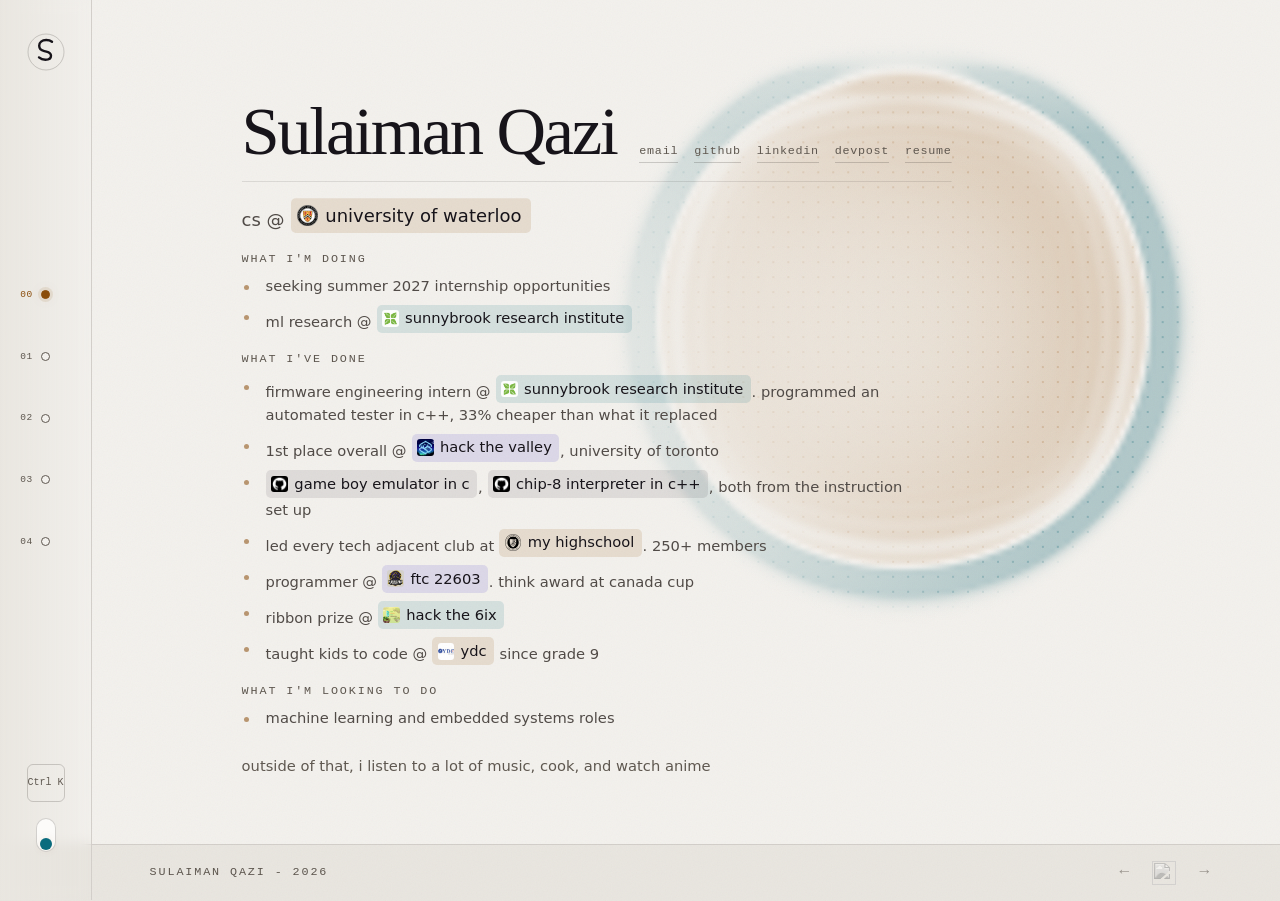
==== commit 062eff09: "Add resume to profile links" ====
--- a/index.html
+++ b/index.html
@@ -141,6 +141,7 @@
           <a href="https://github.com/sulaimwn" target="_blank" rel="noopener noreferrer">github</a>
           <a href="https://www.linkedin.com/in/sulaimanq/" target="_blank" rel="noopener noreferrer">linkedin</a>
           <a href="https://devpost.com/sulaimanqazi" target="_blank" rel="noopener noreferrer">devpost</a>
+          <a href="assets/img/sulaiman-qazi-resume.pdf" target="_blank" rel="noopener noreferrer">resume</a>
         </nav>
       </header>
 
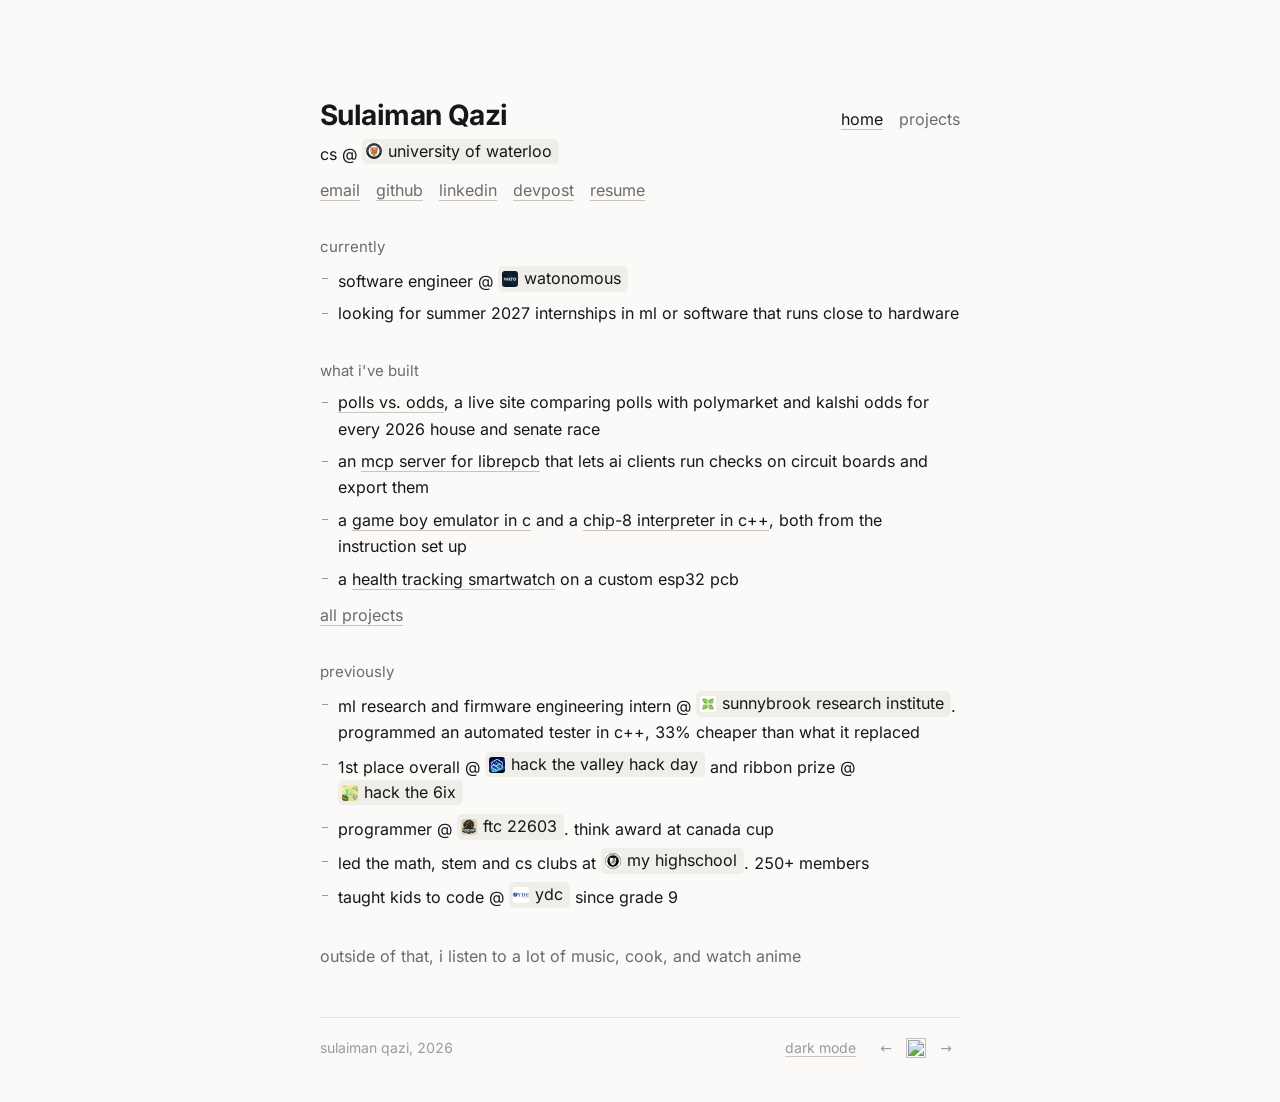
==== commit bf61b513: "Redesign as a minimal one-column portfolio Replace the multi-view site with a home page (currently, " ====
--- a/index.html
+++ b/index.html
@@ -1,852 +1,130 @@
 <!DOCTYPE html>
-<html lang="en" data-theme="dark">
+<html lang="en" data-root="./">
 <head>
 <meta charset="utf-8">
 <meta name="viewport" content="width=device-width, initial-scale=1">
-<title>Sulaiman Qazi - CS @ UWaterloo</title>
-<meta name="description" content="Sulaiman Qazi - Computer Science at the University of Waterloo. Game Boy emulator in C, AI-driven games, autonomous robotics navigation, and research software at Sunnybrook Research Institute.">
+<title>Sulaiman Qazi</title>
+<meta name="description" content="Sulaiman Qazi studies Computer Science at the University of Waterloo and is a software engineer at WATonomous. He built a live election forecast, an MCP server for LibrePCB and a Game Boy emulator in C.">
 <meta name="author" content="Sulaiman Qazi">
-<meta name="theme-color" content="#08090c" media="(prefers-color-scheme: dark)">
-<meta name="theme-color" content="#f3f1ed" media="(prefers-color-scheme: light)">
+<meta name="theme-color" content="#fbfaf8" media="(prefers-color-scheme: light)">
+<meta name="theme-color" content="#111113" media="(prefers-color-scheme: dark)">
+<link rel="canonical" href="https://sulaimanq.com/">
 
 <meta property="og:type" content="website">
-<meta property="og:title" content="Sulaiman Qazi - CS @ UWaterloo">
-<meta property="og:description" content="Emulators, AI-driven games, and research software. CS at Waterloo.">
-<meta property="og:image" content="assets/img/og.jpg">
+<meta property="og:url" content="https://sulaimanq.com/">
+<meta property="og:title" content="Sulaiman Qazi">
+<meta property="og:description" content="CS at Waterloo and software engineer at WATonomous.">
+<meta property="og:image" content="https://sulaimanq.com/assets/img/og.jpg">
 <meta name="twitter:card" content="summary_large_image">
 
 <link rel="icon" href="assets/img/favicon.svg" type="image/svg+xml">
-<link rel="preload" href="assets/fonts/fraunces-latin.woff2" as="font" type="font/woff2" crossorigin>
-<link rel="preload" href="assets/fonts/schibsted-grotesk-latin.woff2" as="font" type="font/woff2" crossorigin>
-<link rel="preload" href="assets/fonts/jetbrains-mono-latin.woff2" as="font" type="font/woff2" crossorigin>
-
-<link rel="stylesheet" href="assets/css/fonts.css">
-<link rel="stylesheet" href="assets/css/tokens.css">
-<link rel="stylesheet" href="assets/css/base.css">
-<link rel="stylesheet" href="assets/css/chrome.css?v=20260806-5">
-<link rel="stylesheet" href="assets/css/hero.css">
-<link rel="stylesheet" href="assets/css/intro.css">
-<link rel="stylesheet" href="assets/css/sections.css">
-<link rel="stylesheet" href="assets/css/projects.css">
-<link rel="stylesheet" href="assets/css/cmdk.css">
-<link rel="stylesheet" href="assets/css/views.css">
-<link rel="stylesheet" href="assets/css/print.css" media="print">
+<link rel="preload" href="assets/fonts/inter-latin.woff2" as="font" type="font/woff2" crossorigin>
+<link rel="stylesheet" href="assets/css/site.css">
 
 <script>
-  /* Set before first paint: no theme flash, and reveal styles only with JS. */
+  /* Set the theme before first paint so there is no flash. */
   (function () {
     var d = document.documentElement;
-    d.classList.add('js');
     try {
       var saved = localStorage.getItem('sq-theme');
-      var sys = window.matchMedia('(prefers-color-scheme: light)').matches ? 'light' : 'dark';
+      var sys = window.matchMedia('(prefers-color-scheme: dark)').matches ? 'dark' : 'light';
       d.setAttribute('data-theme', saved || sys);
-    } catch (e) { /* private mode - keep the default */ }
+    } catch (e) { d.setAttribute('data-theme', 'light'); }
   })();
 </script>
 </head>
 
 <body>
+<a class="skip" href="#main">Skip to content</a>
 
-<a class="skip-link" href="#main">Skip to content</a>
-<div class="grain" aria-hidden="true"></div>
-<div class="cursor" aria-hidden="true"><span class="cursor__dot"></span><span class="cursor__ring"></span></div>
+<div class="wrap">
 
-<!-- ======================================================================
-     RAIL - desktop navigation
-     ====================================================================== -->
-<nav class="rail" aria-label="Section navigation">
-  <a class="rail__mark" href="#top" aria-label="Sulaiman Qazi - top of page">
-    <svg viewBox="0 0 40 40" aria-hidden="true">
-      <circle cx="20" cy="20" r="18" class="rail__mark-ring"/>
-      <path d="M13 25.4c1.7 1.5 3.9 2.3 6.4 2.3 3.4 0 5.6-1.6 5.6-4 0-2.2-1.4-3.3-4.6-4.1l-2.1-.5c-3.3-.8-5.1-2.6-5.1-5.4 0-3.4 2.8-5.7 7-5.7 2.3 0 4.3.6 5.8 1.7"
-            class="rail__mark-glyph"/>
-    </svg>
-  </a>
+  <header class="top">
+    <h1 class="name">Sulaiman Qazi</h1>
+    <nav class="nav" aria-label="Pages">
+      <a href="./" aria-current="page">home</a>
+      <a href="projects/">projects</a>
+    </nav>
+  </header>
 
-  <ul class="rail__list">
-    <li><a class="rail__item" href="#home"       data-rail="home"><span class="rail__via"></span><span class="rail__label">Home</span><span class="rail__no">00</span></a></li>
-    <li><a class="rail__item" href="#experience" data-rail="experience"><span class="rail__via"></span><span class="rail__label">Experience</span><span class="rail__no">01</span></a></li>
-    <li><a class="rail__item" href="#projects"   data-rail="projects"><span class="rail__via"></span><span class="rail__label">Projects</span><span class="rail__no">02</span></a></li>
-    <li><a class="rail__item" href="#skills"     data-rail="skills"><span class="rail__via"></span><span class="rail__label">Skills</span><span class="rail__no">03</span></a></li>
-    <li><a class="rail__item" href="#contact"    data-rail="contact"><span class="rail__via"></span><span class="rail__label">Contact</span><span class="rail__no">04</span></a></li>
-  </ul>
-  <div class="rail__trace" aria-hidden="true"><span class="rail__trace-fill"></span></div>
+  <main id="main">
+    <p class="tagline">
+      cs @ <a class="chip" href="https://uwaterloo.ca/" target="_blank" rel="noopener noreferrer"><img src="assets/img/uwaterloo-seal.png" alt="">university of waterloo</a>
+    </p>
 
-  <div class="rail__tools">
-    <button class="cmdk-trigger rail__cmdk" type="button" data-cmdk-open
-            aria-label="Open command menu">
-      <kbd data-cmdk-key aria-hidden="true">Ctrl K</kbd>
-    </button>
-    <button class="theme-toggle rail__theme" type="button" aria-pressed="false" aria-label="Switch to light theme">
-      <span class="theme-toggle__track"><span class="theme-toggle__knob"></span></span>
-    </button>
-  </div>
-</nav>
+    <p class="links">
+      <a href="mailto:s6qazi@uwaterloo.ca">email</a>
+      <a href="https://github.com/sulaimwn" target="_blank" rel="noopener noreferrer">github</a>
+      <a href="https://www.linkedin.com/in/sulaimanq/" target="_blank" rel="noopener noreferrer">linkedin</a>
+      <a href="https://devpost.com/sulaimanqazi" target="_blank" rel="noopener noreferrer">devpost</a>
+      <a href="assets/img/sulaiman-qazi-resume.pdf" target="_blank" rel="noopener">resume</a>
+    </p>
 
-<!-- ======================================================================
-     TOPBAR - mobile only
-     ====================================================================== -->
-<header class="topbar">
-  <a class="topbar__mark" href="#top">
-    <span class="topbar__mono">SQ</span>
-    <span class="topbar__status"><span class="pulse-dot"></span> Waterloo ’31</span>
-  </a>
-  <div class="topbar__actions">
-    <button class="theme-toggle" type="button" aria-pressed="false" aria-label="Switch to light theme">
-      <span class="theme-toggle__track"><span class="theme-toggle__knob"></span></span>
-    </button>
-    <button class="menu-btn" type="button" aria-expanded="false" aria-controls="menu">
-      <span class="menu-btn__bars" aria-hidden="true"><i></i><i></i></span>
-      <span class="vh">Open navigation</span>
-    </button>
-  </div>
-</header>
+    <section class="block" aria-labelledby="h-now">
+      <h2 class="block__h" id="h-now">currently</h2>
+      <ul class="bullets">
+        <li>software engineer @ <a class="chip" href="https://watonomous.ca/" target="_blank" rel="noopener noreferrer"><img src="assets/img/watonomous.jpg" alt="">watonomous</a></li>
+        <li>looking for summer 2027 internships in ml or software that runs close to hardware</li>
+      </ul>
+    </section>
 
-<!-- Read position for small screens, where the rail (and its progress
-     trace) is hidden. -->
-<div class="scroll-progress" aria-hidden="true"><span class="scroll-progress__fill"></span></div>
+    <section class="block" aria-labelledby="h-built">
+      <h2 class="block__h" id="h-built">what i've built</h2>
+      <ul class="bullets">
+        <li><a href="https://pollsvsodds.com/" target="_blank" rel="noopener noreferrer" data-peek="assets/img/polls-vs-odds.png" data-peek-fit="contain">polls vs. odds</a>, a live site comparing polls with polymarket and kalshi odds for every 2026 house and senate race</li>
+        <li>an <a href="https://github.com/sulaimwn/LibrePCB-MCP-Server" target="_blank" rel="noopener noreferrer" data-peek="assets/img/librepcb-mcp.png" data-peek-fit="white">mcp server for librepcb</a> that lets ai clients run checks on circuit boards and export them</li>
+        <li>a <a href="https://github.com/sulaimwn/Game-Boy-Emulator" target="_blank" rel="noopener noreferrer" data-peek="sprite">game boy emulator in c</a> and a <a href="https://github.com/sulaimwn/CHIP8-CPP" target="_blank" rel="noopener noreferrer" data-peek="assets/img/chip8-emulator.gif">chip-8 interpreter in c++</a>, both from the instruction set up</li>
+        <li>a <a href="https://github.com/sulaimwn/SmartWatch" target="_blank" rel="noopener noreferrer" data-peek="assets/img/smartwatch-schematic.png" data-peek-fit="white">health tracking smartwatch</a> on a custom esp32 pcb</li>
+      </ul>
+      <a class="more" href="projects/">all projects</a>
+    </section>
 
-<div class="menu" id="menu" hidden>
-  <ul class="menu__list">
-    <li><a href="#home"><span class="menu__no">00</span> Home</a></li>
-    <li><a href="#experience"><span class="menu__no">01</span> Experience</a></li>
-    <li><a href="#projects"><span class="menu__no">02</span> Projects</a></li>
-    <li><a href="#skills"><span class="menu__no">03</span> Skills</a></li>
-    <li><a href="#contact"><span class="menu__no">04</span> Contact</a></li>
-  </ul>
-  <div class="menu__foot">
-    <a class="link" href="mailto:s6qazi@uwaterloo.ca">s6qazi@uwaterloo.ca</a>
-  </div>
+    <section class="block" aria-labelledby="h-before">
+      <h2 class="block__h" id="h-before">previously</h2>
+      <ul class="bullets">
+        <li>ml research and firmware engineering intern @ <span class="nb"><a class="chip" href="https://research.sunnybrook.ca/" target="_blank" rel="noopener noreferrer"><img src="assets/img/sunnybrook.png" alt="">sunnybrook research institute</a>.</span> programmed an automated tester in c++, <span class="num">33%</span> cheaper than what it replaced</li>
+        <li>1st place overall @ <span class="nb"><a class="chip" href="https://devpost.com/software/live-forge" target="_blank" rel="noopener noreferrer"><img src="assets/img/hack-the-valley.png" alt="">hack the valley hack day</a></span> and ribbon prize @ <a class="chip" href="https://devpost.com/software/bojon" target="_blank" rel="noopener noreferrer"><img src="assets/img/hack-the-6ix.png" alt="">hack the 6ix</a></li>
+        <li>programmer @ <span class="nb"><a class="chip" href="https://www.instagram.com/hurricane_stormbots/" target="_blank" rel="noopener noreferrer"><img src="assets/img/stormbots.png" alt="">ftc 22603</a>.</span> think award at canada cup</li>
+        <li>led the math, stem and cs clubs at <span class="nb"><a class="chip" href="https://jclarkerichardson.ddsb.ca/en/index.aspx" target="_blank" rel="noopener noreferrer"><img src="assets/img/jcr-crest.png" alt="">my highschool</a>.</span> <span class="num">250+</span> members</li>
+        <li>taught kids to code @ <a class="chip" href="https://ydcuni.com/" target="_blank" rel="noopener noreferrer"><img src="assets/img/ydc.png" alt="">ydc</a> since grade 9</li>
+      </ul>
+    </section>
+
+    <p class="block dim">outside of that, i listen to a lot of music, cook, and watch anime</p>
+  </main>
+
+  <footer class="foot">
+    <span>sulaiman qazi, <span class="num">2026</span></span>
+    <div class="foot__end">
+      <button class="linkbtn" type="button" data-theme-toggle>dark mode</button>
+      <nav class="webring" aria-label="UWaterloo CS Webring">
+        <a href="https://cs.uwatering.com/#sulaimanq.com?nav=prev" aria-label="Previous site in the UWaterloo CS Webring" title="Previous site">&larr;</a>
+        <a href="https://cs.uwatering.com/#sulaimanq.com" target="_blank" rel="noopener noreferrer" aria-label="UWaterloo CS Webring" title="UWaterloo CS Webring">
+          <img src="https://cs.uwatering.com/icon.red.svg" alt="" width="20" height="20">
+        </a>
+        <a href="https://cs.uwatering.com/#sulaimanq.com?nav=next" aria-label="Next site in the UWaterloo CS Webring" title="Next site">&rarr;</a>
+      </nav>
+    </div>
+  </footer>
+
 </div>
 
-<main id="main" class="main" tabindex="-1">
-<p class="vh" id="view-status" aria-live="polite"></p>
-<span id="top"></span>
-
-<!-- ======================================================================
-     00 - HOME
-     ====================================================================== -->
-<section class="intro" id="home" data-view aria-labelledby="intro-name">
-  <canvas class="intro__field" id="wavefield" aria-hidden="true"></canvas>
-  <div class="intro__veil" aria-hidden="true"></div>
-
-  <div class="intro__inner shell">
-    <div class="intro__wrap">
-
-      <header class="intro__top" data-reveal style="--i:0">
-        <h1 class="intro__name" id="intro-name">Sulaiman Qazi</h1>
-        <nav class="intro__links" aria-label="Profiles">
-          <a href="mailto:s6qazi@uwaterloo.ca">email</a>
-          <a href="https://github.com/sulaimwn" target="_blank" rel="noopener noreferrer">github</a>
-          <a href="https://www.linkedin.com/in/sulaimanq/" target="_blank" rel="noopener noreferrer">linkedin</a>
-          <a href="https://devpost.com/sulaimanqazi" target="_blank" rel="noopener noreferrer">devpost</a>
-          <a href="assets/img/sulaiman-qazi-resume.pdf" target="_blank" rel="noopener noreferrer">resume</a>
-        </nav>
-      </header>
-
-      <p class="intro__study" data-reveal style="--i:1">
-        cs @
-        <a class="chip-link chip--copper" href="https://uwaterloo.ca/" target="_blank" rel="noopener noreferrer">
-          <img src="assets/img/uwaterloo-seal.png" alt="" loading="lazy" decoding="async">university of waterloo</a>
-      </p>
-
-      <div class="intro__block" data-reveal style="--i:2">
-        <h2 class="intro__h">what i'm doing</h2>
-        <ul class="intro__list">
-          <li>seeking summer 2027 internship opportunities</li>
-          <li>ml research @
-            <a class="chip-link chip--signal" href="https://research.sunnybrook.ca/" target="_blank" rel="noopener noreferrer">
-              <img src="assets/img/sunnybrook.png" alt="" loading="lazy" decoding="async">sunnybrook research institute</a>
-          </li>
-        </ul>
-      </div>
-
-      <div class="intro__block" data-reveal style="--i:3">
-        <h2 class="intro__h">what i've done</h2>
-        <ul class="intro__list">
-          <li>firmware engineering intern @
-            <a class="chip-link chip--signal" href="https://research.sunnybrook.ca/" target="_blank" rel="noopener noreferrer">
-              <img src="assets/img/sunnybrook.png" alt="" loading="lazy" decoding="async">sunnybrook research institute</a>.
-            programmed an automated tester in c++, 33% cheaper than what it replaced
-          </li>
-          <li>1st place overall @
-            <a class="chip-link chip--violet" href="https://devpost.com/software/live-forge" target="_blank" rel="noopener noreferrer">
-              <img src="assets/img/hack-the-valley.png" alt="" loading="lazy" decoding="async">hack the valley</a>,
-            university of toronto
-          </li>
-          <li>
-            <a class="chip-link chip--plain" href="https://github.com/sulaimwn/Game-Boy-Emulator" target="_blank" rel="noopener noreferrer">
-              <img src="assets/img/github.png" alt="" loading="lazy" decoding="async">game boy emulator in c</a>,
-            <a class="chip-link chip--plain" href="https://github.com/sulaimwn/CHIP8-CPP" target="_blank" rel="noopener noreferrer">
-              <img src="assets/img/github.png" alt="" loading="lazy" decoding="async">chip-8 interpreter in c++</a>,
-            both from the instruction set up
-          </li>
-          <li>led every tech adjacent club at
-            <a class="chip-link chip--copper" href="https://jclarkerichardson.ddsb.ca/en/index.aspx" target="_blank" rel="noopener noreferrer">
-              <img src="assets/img/jcr-crest.png" alt="" loading="lazy" decoding="async">my highschool</a>. 250+ members
-          </li>
-          <li>programmer @
-            <a class="chip-link chip--violet" href="https://www.instagram.com/hurricane_stormbots/" target="_blank" rel="noopener noreferrer">
-              <img src="assets/img/stormbots.png" alt="" loading="lazy" decoding="async">ftc 22603</a>.
-            think award at canada cup
-          </li>
-          <li>ribbon prize @
-            <a class="chip-link chip--signal" href="https://devpost.com/software/bojon" target="_blank" rel="noopener noreferrer">
-              <img src="assets/img/hack-the-6ix.png" alt="" loading="lazy" decoding="async">hack the 6ix</a>
-          </li>
-          <li>taught kids to code @
-            <a class="chip-link chip--copper" href="https://ydcuni.com/" target="_blank" rel="noopener noreferrer">
-              <img src="assets/img/ydc.png" alt="" loading="lazy" decoding="async">ydc</a> since grade 9
-          </li>
-        </ul>
-      </div>
-
-      <div class="intro__block" data-reveal style="--i:4">
-        <h2 class="intro__h">what i'm looking to do</h2>
-        <ul class="intro__list">
-          <li>machine learning and embedded systems roles</li>
-        </ul>
-      </div>
-
-      <p class="intro__outside" data-reveal style="--i:5">
-        outside of that, i listen to a lot of music, cook, and watch anime
-      </p>
-
-    </div>
-  </div>
-</section>
-
-<!-- ======================================================================
-     01 - EXPERIENCE
-     ====================================================================== -->
-<section class="section record" id="experience" data-view aria-labelledby="experience-title">
-  <div class="shell">
-    <header class="section-head">
-      <p class="section-slug mono" data-reveal>
-        <span class="section-slug__no">01</span>
-        <span>Experience</span>
-        <span class="section-slug__rule"></span>
-        <span class="section-slug__meta">2022 - 2031</span>
-      </p>
-      <div class="section-title-row">
-        <h2 class="h1" id="experience-title" data-reveal style="--i:1">Experience.</h2>
-      </div>
-    </header>
-
-    <!-- ------------------------------------------------------------------
-         EDUCATION - first, because it is the first thing anyone looks for.
-         It used to sit at the bottom of a flat nine-entry list, behind
-         seven other roles.
-         ------------------------------------------------------------------ -->
-    <div class="rec-group">
-      <h3 class="rec-sub" data-reveal>
-        <span class="rec-sub__label label">Education</span>
-        <span class="rec-sub__rule" aria-hidden="true"></span>
-        <span class="rec-sub__meta label">Waterloo ’31</span>
-      </h3>
-
-      <div class="creds">
-        <article class="cred cred--next" data-reveal="fade">
-          <div class="cred__top">
-            <img class="cred__mark cred__mark--pad" src="assets/img/uwaterloo-seal.png" alt="" loading="lazy" decoding="async">
-            <p class="cred__when label"><span class="num">2026 — 2031</span></p>
-            <span class="chip chip--live">Incoming</span>
-          </div>
-          <h4 class="cred__school">University of Waterloo</h4>
-          <p class="cred__degree">Bachelor of Computer Science</p>
-          <p class="cred__where label">Waterloo, Ontario</p>
-        </article>
-
-        <article class="cred" data-reveal="fade" style="--i:1">
-          <div class="cred__top">
-            <img class="cred__mark" src="assets/img/jcr-crest.png" alt="" loading="lazy" decoding="async">
-            <p class="cred__when label"><span class="num">2022 — 2026</span></p>
-          </div>
-          <h4 class="cred__school">J. Clarke Richardson Collegiate</h4>
-          <p class="cred__degree">Ontario Secondary School Diploma</p>
-          <p class="cred__where label">Ajax, Ontario</p>
-        </article>
-      </div>
-    </div>
-
-    <!-- ------------------------------------------------------------------
-         WORK - paid roles only, at full weight. Robotics, clubs and
-         teaching are real but they are not jobs; they are in the roll.
-         ------------------------------------------------------------------ -->
-    <div class="rec-group">
-      <h3 class="rec-sub" data-reveal>
-        <span class="rec-sub__label label">Work</span>
-        <span class="rec-sub__rule" aria-hidden="true"></span>
-        <span class="rec-sub__meta label"><span class="num">2</span> internships</span>
-      </h3>
-
-      <ol class="timeline" id="timeline">
-        <li class="tl" data-reveal style="--i:0">
-          <span class="tl__node" aria-hidden="true"></span>
-          <div class="tl__when"><span class="num">Jul 2026</span><span class="tl__now">Present</span></div>
-          <div class="tl__what">
-            <p class="tl__org label">
-              <img class="org-logo" src="assets/img/sunnybrook.png" alt="" loading="lazy" decoding="async">
-              Sunnybrook Research Institute <span class="chip chip--live">Current</span>
-            </p>
-            <h4 class="h3 tl__role">Machine Learning Research Intern</h4>
-            <!-- Present tense: this role is still running. -->
-            <ul class="tl__points">
-              <li>Building ultrasound simulations in MATLAB, Python and k-Wave.</li>
-              <li>Training a PyTorch model to detect red blood cells.</li>
-              <li>Designing a 3D-printed spine model for testing.</li>
-            </ul>
-            <div class="tag-row"><span class="tag">Python</span><span class="tag">MATLAB</span><span class="tag">PyTorch</span><span class="tag">k-Wave</span><span class="tag">SOLIDWORKS</span></div>
-          </div>
-        </li>
-
-        <li class="tl" data-reveal style="--i:1">
-          <span class="tl__node" aria-hidden="true"></span>
-          <div class="tl__when"><span class="num">Jul 2025</span><span>Aug 2025</span></div>
-          <div class="tl__what">
-            <p class="tl__org label">
-              <img class="org-logo" src="assets/img/sunnybrook.png" alt="" loading="lazy" decoding="async">
-              Sunnybrook Research Institute
-            </p>
-            <h4 class="h3 tl__role">Firmware Engineering Intern</h4>
-            <ul class="tl__points">
-              <li>Wrote embedded C++ for an RP2040 test system.</li>
-              <li>Designed its four-layer PCB in Altium.</li>
-              <li>Hand-soldered 200+ parts, cut costs by 33% and added automated tests.</li>
-            </ul>
-            <div class="tag-row"><span class="tag">Embedded C++</span><span class="tag">RP2040</span><span class="tag">GitLab</span><span class="tag">Altium</span></div>
-          </div>
-        </li>
-
-      </ol>
-    </div>
-
-    <!-- ------------------------------------------------------------------
-         THE ROLL - robotics, clubs, mentoring and camp work. All real,
-         none of it worth a screen each, so it is one line each and opens
-         on demand. Anything that earned an award says so on the closed
-         row: the point is to compress these, not to bury them.
-         ------------------------------------------------------------------ -->
-    <div class="rec-group" id="roll">
-      <h3 class="rec-sub" data-reveal>
-        <span class="rec-sub__label label">Robotics, clubs &amp; teaching</span>
-        <span class="rec-sub__rule" aria-hidden="true"></span>
-        <span class="rec-sub__meta label"><span class="num">5</span> roles · open for detail</span>
-      </h3>
-
-      <ol class="roll" data-reveal="fade">
-        <li class="roll__item">
-          <details class="roll__d">
-            <summary class="roll__sum">
-              <span class="roll__chev" aria-hidden="true"></span>
-              <span class="roll__when num">2025 — 2026</span>
-              <span class="roll__org">FTC 22603 · Hurricane Stormbots</span>
-              <span class="roll__role">
-                Programmer
-                <span class="roll__badge"><span aria-hidden="true">★</span> 1st Inspire Award</span>
-              </span>
-            </summary>
-            <div class="roll__body">
-              <ul class="tl__points">
-                <li>Programmed autonomous odometry in Java.</li>
-                <li>Won the 1st Inspire Award and Think Award at the Canada World Cup.</li>
-              </ul>
-              <div class="tag-row"><span class="tag">Java</span><span class="tag">Odometry</span><span class="tag">Autonomous</span></div>
-              <p class="build__links">
-                <a class="link mono" href="https://github.com/sulaimwn/HurricaneCode" target="_blank" rel="noopener noreferrer">Robot code <span aria-hidden="true">↗</span></a>
-              </p>
-            </div>
-          </details>
-        </li>
-
-        <li class="roll__item">
-          <details class="roll__d">
-            <summary class="roll__sum">
-              <span class="roll__chev" aria-hidden="true"></span>
-              <span class="roll__when num">2024 — 2026</span>
-              <span class="roll__org">J. Clarke Richardson Collegiate</span>
-              <span class="roll__role">Co-President · Math, STEM &amp; CS Clubs</span>
-            </summary>
-            <div class="roll__body">
-              <ul class="tl__points">
-                <li>Led weekly activities for 250+ members across three clubs.</li>
-              </ul>
-              <div class="tag-row"><span class="tag">Leadership</span><span class="tag">Curriculum</span><span class="tag">Events</span></div>
-            </div>
-          </details>
-        </li>
-
-        <li class="roll__item">
-          <details class="roll__d">
-            <summary class="roll__sum">
-              <span class="roll__chev" aria-hidden="true"></span>
-              <span class="roll__when num">2023 — 2026</span>
-              <span class="roll__org">Youth Dream Canada</span>
-              <span class="roll__role">Coding Mentor</span>
-            </summary>
-            <div class="roll__body">
-              <ul class="tl__points">
-                <li>Taught coding through hands-on projects.</li>
-              </ul>
-              <div class="tag-row"><span class="tag">Teaching</span><span class="tag">Python</span></div>
-            </div>
-          </details>
-        </li>
-
-        <li class="roll__item">
-          <details class="roll__d">
-            <summary class="roll__sum">
-              <span class="roll__chev" aria-hidden="true"></span>
-              <span class="roll__when num">2022 — 2025</span>
-              <span class="roll__org">VEX Robotics · Stormbots 50760A</span>
-              <span class="roll__role">
-                Head Captain
-                <span class="roll__badge"><span aria-hidden="true">★</span> Regional bronze</span>
-              </span>
-            </summary>
-            <div class="roll__body">
-              <ul class="tl__points">
-                <li>Led an eight-person team to a regional bronze medal.</li>
-              </ul>
-              <div class="tag-row"><span class="tag">VEX</span><span class="tag">Team lead</span></div>
-            </div>
-          </details>
-        </li>
-
-        <li class="roll__item">
-          <details class="roll__d">
-            <summary class="roll__sum">
-              <span class="roll__chev" aria-hidden="true"></span>
-              <span class="roll__when num">Summer 2024</span>
-              <span class="roll__org">The STEAM Project</span>
-              <span class="roll__role">Summer Camp Counsellor</span>
-            </summary>
-            <div class="roll__body">
-              <ul class="tl__points">
-                <li>Led hands-on STEAM activities for campers.</li>
-              </ul>
-              <div class="tag-row"><span class="tag">Teaching</span><span class="tag">STEAM</span></div>
-            </div>
-          </details>
-        </li>
-      </ol>
-    </div>
-  </div>
-</section>
-
-<!-- ======================================================================
-     02 - PROJECTS
-     ====================================================================== -->
-<section class="section builds" id="projects" data-view aria-labelledby="projects-title">
-  <div class="shell">
-    <header class="section-head">
-      <p class="section-slug mono" data-reveal>
-        <span class="section-slug__no">02</span>
-        <span>Projects</span>
-        <span class="section-slug__rule"></span>
-        <span class="section-slug__meta">5 selected</span>
-      </p>
-      <div class="section-title-row">
-        <h2 class="h1" id="projects-title" data-reveal style="--i:1">Projects.</h2>
-      </div>
-    </header>
-
-    <!-- FEATURED --------------------------------------------------------- -->
-    <article class="build build--feature" data-reveal="fade">
-      <div class="build__art build__art--shot">
-        <img src="assets/img/chaos-roll.png"
-             alt="Chaos Roll title screen: a generative survival arena with a pixel-art character and a start run button."
-             loading="lazy" decoding="async">
-      </div>
-      <div class="build__body">
-        <p class="build__award"><span class="build__medal" aria-hidden="true">★</span> 1st Place Overall - Hack the Valley Hack Day</p>
-        <h3 class="h2 build__title">Chaos Roll</h3>
-        <p class="build__sub label">Wave-survival game · Gemini-generated content</p>
-        <p class="prose">
-          A wave-survival game where Gemini creates new abilities every 15
-          seconds. The game checks each one before adding it to a run. You also
-          race an AI through the same waves.
-        </p>
-        <div class="tag-row">
-          <span class="tag">Gemini API</span><span class="tag">TypeScript</span>
-          <span class="tag">React</span><span class="tag">Vite</span>
-          <span class="tag">Procedural generation</span>
-        </div>
-        <p class="build__links">
-          <a class="link mono" href="https://devpost.com/software/live-forge" target="_blank" rel="noopener noreferrer">Devpost <span aria-hidden="true">↗</span></a>
-          <a class="link mono" href="https://github.com/HisMonDon/htv_hack_day" target="_blank" rel="noopener noreferrer">Source <span aria-hidden="true">↗</span></a>
-        </p>
-      </div>
-    </article>
-
-    <!-- SECOND ----------------------------------------------------------- -->
-    <article class="build build--wide build--flip" data-reveal="fade">
-      <div class="build__art build__art--shot">
-        <img src="assets/img/bojon.png"
-             alt="Bojon landing screen: Enter the Interview Arena, with a start my interview battle button."
-             loading="lazy" decoding="async">
-      </div>
-      <div class="build__body">
-        <p class="build__award"><span class="build__medal" aria-hidden="true">★</span> Ribbon Prize - Hack the 6ix 2025</p>
-        <h3 class="h2 build__title">Bojon</h3>
-        <p class="build__sub label">Competitive 1v1 interview practice</p>
-        <p class="prose">
-          Head-to-head interview practice. Gemini writes the questions, Twelve
-          Labs scores the video answers and the winner gains Elo.
-        </p>
-        <div class="tag-row">
-          <span class="tag">Gemini Pro</span><span class="tag">Twelve Labs</span>
-          <span class="tag">MongoDB</span><span class="tag">Auth0</span>
-          <span class="tag">JavaScript</span>
-        </div>
-        <p class="build__links">
-          <a class="link mono" href="https://devpost.com/software/bojon" target="_blank" rel="noopener noreferrer">Devpost <span aria-hidden="true">↗</span></a>
-          <a class="link mono" href="https://github.com/MrJelloCode/Bojon" target="_blank" rel="noopener noreferrer">Source <span aria-hidden="true">↗</span></a>
-        </p>
-      </div>
-    </article>
-
-    <!-- PAIR - the two emulators -------------------------------------- -->
-    <div class="build-pair">
-      <article class="build build--tall" data-reveal="fade">
-        <div class="build__art build__art--tall">
-          <span class="build__hint" aria-hidden="true">Move to scrub</span>
-          <div class="sprite sprite--gameboy" role="img"
-               aria-label="Sulaiman's Game Boy emulator running a commercial ROM: two fighters trading blows on a stage."></div>
-          <span class="build__scan" aria-hidden="true"></span>
-        </div>
-        <div class="build__body">
-          <h3 class="h2 build__title">Game Boy Emulator</h3>
-          <p class="build__sub label">C · SDL2 · Sharp LR35902</p>
-          <p class="prose">
-            A Game Boy emulator in C with a working LR35902 CPU, memory map, I/O,
-            PPU, input and SDL2 rendering.
-          </p>
-          <div class="tag-row"><span class="tag">C</span><span class="tag">SDL2</span><span class="tag">CMake</span><span class="tag">Architecture</span></div>
-          <p class="build__links">
-            <a class="link mono" href="https://github.com/sulaimwn/Game-Boy-Emulator" target="_blank" rel="noopener noreferrer">Source <span aria-hidden="true">↗</span></a>
-          </p>
-        </div>
-      </article>
-
-      <article class="build build--tall" data-reveal="fade">
-        <div class="build__art build__art--tall build__art--gif">
-          <img src="assets/img/chip8-emulator.gif"
-               alt="CHIP-8 emulator running in a desktop browser."
-               loading="lazy" decoding="async">
-        </div>
-        <div class="build__body">
-          <h3 class="h2 build__title">CHIP-8 Interpreter</h3>
-          <p class="build__sub label">C++ · SDL2 · 64×32 display</p>
-          <p class="prose">
-            My first emulator: 35 opcodes, a 64×32 display, timers and a hex
-            keypad. It runs real CHIP-8 ROMs.
-          </p>
-          <div class="tag-row"><span class="tag">C++</span><span class="tag">SDL2</span><span class="tag">Interpreters</span></div>
-          <p class="build__links">
-            <a class="link mono" href="https://github.com/sulaimwn/CHIP8-CPP" target="_blank" rel="noopener noreferrer">Source <span aria-hidden="true">↗</span></a>
-          </p>
-        </div>
-      </article>
-    </div>
-
-    <!-- HARDWARE --------------------------------------------------------- -->
-    <article class="build build--wide" data-reveal="fade">
-      <div class="build__art build__art--shot build__art--schematic">
-        <img src="assets/img/smartwatch-schematic.png"
-             alt="Complete ESP32 smartwatch schematic showing power, display, sensors, storage and connector circuits."
-             loading="lazy" decoding="async">
-      </div>
-      <div class="build__body">
-        <h3 class="h2 build__title">Health Tracking Smartwatch</h3>
-        <p class="build__sub label">ESP32 · custom PCB · Arduino</p>
-        <p class="prose">
-          An ESP32 smartwatch with a custom PCB, TFT display, heart-rate sensor
-          and step tracking. I designed the board, reflowed it and wrote the
-          firmware.
-        </p>
-        <div class="tag-row"><span class="tag">ESP32</span><span class="tag">Arduino</span><span class="tag">PCB design</span></div>
-        <p class="build__links">
-          <a class="link mono" href="https://github.com/sulaimwn/SmartWatch" target="_blank" rel="noopener noreferrer">Source <span aria-hidden="true">↗</span></a>
-        </p>
-      </div>
-    </article>
-
-    <div class="builds__more" data-reveal>
-      <a class="link mono" href="https://github.com/sulaimwn" target="_blank" rel="noopener noreferrer">
-        More on GitHub <span aria-hidden="true">↗</span>
-      </a>
-      <a class="link mono" href="https://devpost.com/sulaimanqazi" target="_blank" rel="noopener noreferrer">
-        Devpost <span aria-hidden="true">↗</span>
-      </a>
-    </div>
-  </div>
-</section>
-
-<!-- ======================================================================
-     03 - SKILLS
-     ====================================================================== -->
-<section class="section stack-sec" id="skills" data-view aria-labelledby="skills-title">
-  <div class="shell">
-    <header class="section-head">
-      <p class="section-slug mono" data-reveal>
-        <span class="section-slug__no">03</span>
-        <span>Skills</span>
-        <span class="section-slug__rule"></span>
-        <span class="section-slug__meta">Toolkit</span>
-      </p>
-      <div class="section-title-row">
-        <h2 class="h1" id="skills-title" data-reveal style="--i:1">Skills &amp; tools.</h2>
-      </div>
-    </header>
-
-    <div class="proof">
-      <section class="proof__group" data-reveal="fade">
-        <h3 class="proof__title label">Languages</h3>
-        <ul class="proof__rows">
-          <li class="proof__row">
-            <span class="proof__skill">C</span>
-            <span class="proof__use">Game Boy CPU, PPU and memory</span>
-            <a class="proof__link" href="https://github.com/sulaimwn/Game-Boy-Emulator" target="_blank" rel="noopener noreferrer" aria-label="C: Game Boy emulator source"><span aria-hidden="true">↗</span></a>
-          </li>
-          <li class="proof__row">
-            <span class="proof__skill">C++</span>
-            <span class="proof__use">CHIP-8 and RP2040 firmware</span>
-            <a class="proof__link" href="https://github.com/sulaimwn/CHIP8-CPP" target="_blank" rel="noopener noreferrer" aria-label="C++: CHIP-8 interpreter source"><span aria-hidden="true">↗</span></a>
-          </li>
-          <li class="proof__row">
-            <span class="proof__skill">Python</span>
-            <span class="proof__use">Ultrasound simulation and PyTorch</span>
-            <span class="proof__link"></span>
-          </li>
-          <li class="proof__row">
-            <span class="proof__skill">Java</span>
-            <span class="proof__use">FTC autonomous odometry</span>
-            <a class="proof__link" href="https://github.com/sulaimwn/HurricaneCode" target="_blank" rel="noopener noreferrer" aria-label="Java: FTC robot code"><span aria-hidden="true">↗</span></a>
-          </li>
-          <li class="proof__row">
-            <span class="proof__skill">TypeScript</span>
-            <span class="proof__use">Chaos Roll ability system</span>
-            <a class="proof__link" href="https://github.com/HisMonDon/htv_hack_day" target="_blank" rel="noopener noreferrer" aria-label="TypeScript: Chaos Roll source"><span aria-hidden="true">↗</span></a>
-          </li>
-          <li class="proof__row">
-            <span class="proof__skill">JavaScript</span>
-            <span class="proof__use">Bojon, Chaos Roll and this site</span>
-            <a class="proof__link" href="https://github.com/MrJelloCode/Bojon" target="_blank" rel="noopener noreferrer" aria-label="JavaScript: Bojon source"><span aria-hidden="true">↗</span></a>
-          </li>
-          <li class="proof__row">
-            <span class="proof__skill">MATLAB</span>
-            <span class="proof__use">k-Wave ultrasound simulation</span>
-            <span class="proof__link"></span>
-          </li>
-          <li class="proof__row">
-            <span class="proof__skill">PHP · MySQL</span>
-            <span class="proof__use">School projects and a small forum</span>
-            <span class="proof__link"></span>
-          </li>
-        </ul>
-      </section>
-
-      <section class="proof__group" data-reveal="fade">
-        <h3 class="proof__title label">Libraries &amp; platforms</h3>
-        <ul class="proof__rows">
-          <li class="proof__row">
-            <span class="proof__skill">SDL2</span>
-            <span class="proof__use">Emulator rendering and input</span>
-            <span class="proof__link"></span>
-          </li>
-          <li class="proof__row">
-            <span class="proof__skill">PyTorch</span>
-            <span class="proof__use">Red blood cell detection</span>
-            <span class="proof__link"></span>
-          </li>
-          <li class="proof__row">
-            <span class="proof__skill">Gemini API</span>
-            <span class="proof__use">Abilities and interview questions</span>
-            <span class="proof__link"></span>
-          </li>
-          <li class="proof__row">
-            <span class="proof__skill">Twelve Labs</span>
-            <span class="proof__use">Video answer scoring</span>
-            <span class="proof__link"></span>
-          </li>
-          <li class="proof__row">
-            <span class="proof__skill">React · Vite</span>
-            <span class="proof__use">Chaos Roll front end</span>
-            <span class="proof__link"></span>
-          </li>
-          <li class="proof__row">
-            <span class="proof__skill">MongoDB · Auth0</span>
-            <span class="proof__use">Bojon accounts and matchmaking</span>
-            <span class="proof__link"></span>
-          </li>
-          <li class="proof__row">
-            <span class="proof__skill">k-Wave</span>
-            <span class="proof__use">Ultrasound research</span>
-            <span class="proof__link"></span>
-          </li>
-          <li class="proof__row">
-            <span class="proof__skill">Git · GitLab</span>
-            <span class="proof__use">Projects and lab work</span>
-            <span class="proof__link"></span>
-          </li>
-        </ul>
-      </section>
-
-      <section class="proof__group" data-reveal="fade">
-        <h3 class="proof__title label">Hardware</h3>
-        <ul class="proof__rows">
-          <li class="proof__row">
-            <span class="proof__skill">RP2040</span>
-            <span class="proof__use">Automated tester firmware and PCB</span>
-            <span class="proof__link"></span>
-          </li>
-          <li class="proof__row">
-            <span class="proof__skill">ESP32</span>
-            <span class="proof__use">Health tracking smartwatch</span>
-            <a class="proof__link" href="https://github.com/sulaimwn/SmartWatch" target="_blank" rel="noopener noreferrer" aria-label="ESP32: smartwatch project"><span aria-hidden="true">↗</span></a>
-          </li>
-          <li class="proof__row">
-            <span class="proof__skill">Altium · KiCad</span>
-            <span class="proof__use">Four-layer PCB</span>
-            <span class="proof__link"></span>
-          </li>
-          <li class="proof__row">
-            <span class="proof__skill">SMD soldering</span>
-            <span class="proof__use">200+ joints and hot-plate reflow</span>
-            <span class="proof__link"></span>
-          </li>
-          <li class="proof__row">
-            <span class="proof__skill">SOLIDWORKS</span>
-            <span class="proof__use">3D-printed spine model</span>
-            <span class="proof__link"></span>
-          </li>
-          <li class="proof__row">
-            <span class="proof__skill">Blender · Fusion 360</span>
-            <span class="proof__use">Research models</span>
-            <span class="proof__link"></span>
-          </li>
-        </ul>
-      </section>
-    </div>
-  </div>
-</section>
-
-<!-- ======================================================================
-     04 - CONTACT
-     ====================================================================== -->
-<section class="section contact" id="contact" data-view aria-labelledby="contact-title">
-  <div class="contact__bg" aria-hidden="true">
-    <img src="assets/img/contact-bg.jpg" alt="" role="presentation" loading="lazy" decoding="async">
-  </div>
-  <div class="shell">
-    <header class="section-head">
-      <p class="section-slug mono" data-reveal>
-        <span class="section-slug__no">04</span>
-        <span>Contact</span>
-        <span class="section-slug__rule"></span>
-        <span class="section-slug__meta">Open to internships</span>
-      </p>
-    </header>
-
-    <div class="contact__grid">
-      <div>
-        <h2 class="h1 contact__title" id="contact-title" data-reveal>
-          Get in touch.
-        </h2>
-        <p class="lede contact__lede" data-reveal style="--i:1">
-          Open to internships, hackathons and systems or AI projects. Email me.
-        </p>
-      </div>
-
-      <ul class="pins" data-reveal="fade">
-        <li class="pin">
-          <span class="pin__no num">1</span>
-          <a class="pin__link" href="mailto:s6qazi@uwaterloo.ca">
-            <span class="pin__k label">Email</span>
-            <span class="pin__v">s6qazi@uwaterloo.ca</span>
-          </a>
-          <button class="pin__copy" type="button" data-copy="s6qazi@uwaterloo.ca">
-            <span class="pin__copy-txt">Copy</span>
-          </button>
-        </li>
-        <li class="pin">
-          <span class="pin__no num">2</span>
-          <a class="pin__link" href="https://www.linkedin.com/in/sulaimanq/" target="_blank" rel="noopener noreferrer">
-            <span class="pin__k label">LinkedIn</span>
-            <span class="pin__v">/in/sulaimanq <span class="pin__ext" aria-hidden="true">↗</span></span>
-          </a>
-        </li>
-        <li class="pin">
-          <span class="pin__no num">3</span>
-          <a class="pin__link" href="https://github.com/sulaimwn" target="_blank" rel="noopener noreferrer">
-            <span class="pin__k label">GitHub</span>
-            <span class="pin__v">@sulaimwn <span class="pin__ext" aria-hidden="true">↗</span></span>
-          </a>
-        </li>
-        <li class="pin pin--static">
-          <span class="pin__no num">4</span>
-          <span class="pin__link">
-            <span class="pin__k label">Location</span>
-            <span class="pin__v">Ontario, Canada · <span class="num" id="clock">-</span> ET</span>
-          </span>
-        </li>
-      </ul>
-    </div>
-  </div>
-</section>
-
-</main>
-
-<footer class="foot">
-  <div class="shell foot__inner">
-    <p class="label">Sulaiman Qazi - <span class="num">2026</span></p>
-    <nav class="webring webring--footer" aria-label="UWaterloo CS Webring">
-      <a class="webring__nav" href="https://cs.uwatering.com/#sulaimanq.com?nav=prev"
-         aria-label="Previous site in the UWaterloo CS Webring" title="Previous site">&larr;</a>
-      <a class="webring__home" href="https://cs.uwatering.com/#sulaimanq.com"
-         target="_blank" rel="noopener noreferrer"
-         aria-label="View Sulaiman Qazi in the UWaterloo CS Webring" title="UWaterloo CS Webring">
-        <img src="https://cs.uwatering.com/icon.red.svg" alt="" width="24" height="24">
-      </a>
-      <a class="webring__nav" href="https://cs.uwatering.com/#sulaimanq.com?nav=next"
-         aria-label="Next site in the UWaterloo CS Webring" title="Next site">&rarr;</a>
-    </nav>
-  </div>
-</footer>
-
-<!-- ======================================================================
-     COMMAND MENU
-     ====================================================================== -->
-<dialog class="cmdk" id="cmdk" aria-label="Command menu">
+<dialog class="cmdk" id="cmdk" aria-label="Search the site">
   <div class="cmdk__bar">
-    <span class="cmdk__prompt" aria-hidden="true">&gt;</span>
     <input class="cmdk__input" id="cmdk-input" type="text"
            autocomplete="off" autocorrect="off" spellcheck="false"
-           placeholder="Jump to a section, copy an email, open a repo…"
+           placeholder="go to a page, copy my email, open a link"
            role="combobox" aria-expanded="true" aria-controls="cmdk-list"
-           aria-autocomplete="list" aria-label="Search commands">
+           aria-autocomplete="list" aria-label="Search the site">
     <kbd aria-hidden="true">esc</kbd>
   </div>
-
-  <ul class="cmdk__list" id="cmdk-list" role="listbox" aria-label="Commands"></ul>
-  <p class="cmdk__empty" hidden>No matching commands.</p>
-
-  <div class="cmdk__foot" aria-hidden="true">
-    <span><kbd>↑</kbd><kbd>↓</kbd> move</span>
-    <span><kbd>↵</kbd> run</span>
-    <span><kbd>esc</kbd> close</span>
-  </div>
-
+  <ul class="cmdk__list" id="cmdk-list" role="listbox" aria-label="Results"></ul>
+  <p class="cmdk__empty" hidden>nothing matches that</p>
   <p class="vh" id="cmdk-status" aria-live="polite"></p>
 </dialog>
 
-<script src="assets/js/router.js"></script>
-<script src="assets/js/wavefield.js"></script>
-<script src="assets/js/art.js"></script>
 <script src="assets/js/site.js"></script>
+<script src="assets/js/peek.js"></script>
 <script src="assets/js/cmdk.js"></script>
-<script src="assets/js/enhance.js"></script>
 </body>
 </html>
--- a/assets/css/site.css
+++ b/assets/css/site.css
@@ -0,0 +1,399 @@
+/* ==========================================================================
+   Sulaiman Qazi - one stylesheet for the whole site.
+   One narrow column of text, logo chips for places, and nothing else.
+   ========================================================================== */
+
+@font-face {
+  font-family: 'Inter';
+  font-style: normal;
+  font-weight: 300 700;
+  font-display: swap;
+  src: url(../fonts/inter-latin-ext.woff2) format('woff2');
+  unicode-range: U+0100-02BA, U+02BD-02C5, U+02C7-02CC, U+02CE-02D7, U+02DD-02FF, U+0304, U+0308, U+0329, U+1D00-1DBF, U+1E00-1E9F, U+1EF2-1EFF, U+2020, U+20A0-20AB, U+20AD-20C0, U+2113, U+2C60-2C7F, U+A720-A7FF;
+}
+@font-face {
+  font-family: 'Inter';
+  font-style: normal;
+  font-weight: 300 700;
+  font-display: swap;
+  src: url(../fonts/inter-latin.woff2) format('woff2');
+  unicode-range: U+0000-00FF, U+0131, U+0152-0153, U+02BB-02BC, U+02C6, U+02DA, U+02DC, U+0304, U+0308, U+0329, U+2000-206F, U+20AC, U+2122, U+2191, U+2193, U+2212, U+2215, U+FEFF, U+FFFD;
+}
+
+/* --------------------------------------------------------------------------
+   Tokens
+   -------------------------------------------------------------------------- */
+
+:root {
+  color-scheme: light;
+  --bg:      #fbfaf8;
+  --ink:     #17171a;
+  --muted:   #6b6b70;
+  --faint:   #9a9a9f;
+  --rule:    #e7e5e1;
+  --chip:    #f0eee9;
+  --chip-hi: #e6e3dc;
+  --link:    #c9c5bd;
+  --focus:   #2f6fd6;
+
+  --font: 'Inter', system-ui, -apple-system, 'Segoe UI', Helvetica, Arial, sans-serif;
+  --col: 40rem;
+  --radius: 6px;
+}
+
+[data-theme='dark'] {
+  color-scheme: dark;
+  --bg:      #111113;
+  --ink:     #ececee;
+  --muted:   #9c9ca3;
+  --faint:   #6e6e75;
+  --rule:    #26262a;
+  --chip:    #1d1d21;
+  --chip-hi: #2a2a2f;
+  --link:    #4a4a52;
+  --focus:   #7aa7f0;
+}
+
+/* --------------------------------------------------------------------------
+   Base
+   -------------------------------------------------------------------------- */
+
+*, *::before, *::after { box-sizing: border-box; }
+
+html { -webkit-text-size-adjust: 100%; text-size-adjust: 100%; }
+
+body {
+  margin: 0;
+  background: var(--bg);
+  color: var(--ink);
+  font-family: var(--font);
+  font-size: 1rem;
+  line-height: 1.65;
+  -webkit-font-smoothing: antialiased;
+}
+
+h1, h2, h3, p, ul { margin: 0; }
+
+a {
+  color: inherit;
+  text-decoration-line: underline;
+  text-decoration-thickness: 1px;
+  text-underline-offset: 0.22em;
+  text-decoration-color: var(--link);
+  transition: text-decoration-color 120ms;
+}
+a:hover { text-decoration-color: currentColor; }
+
+:focus-visible { outline: 2px solid var(--focus); outline-offset: 2px; border-radius: 4px; }
+
+img { max-width: 100%; }
+
+.vh {
+  position: absolute !important;
+  width: 1px; height: 1px;
+  overflow: hidden;
+  clip-path: inset(50%);
+  white-space: nowrap;
+}
+
+.skip {
+  position: absolute;
+  left: 12px; top: -80px;
+  z-index: 50;
+  padding: 8px 14px;
+  border-radius: var(--radius);
+  background: var(--ink);
+  color: var(--bg);
+  text-decoration: none;
+}
+.skip:focus { top: 12px; }
+
+/* --------------------------------------------------------------------------
+   Page frame
+   -------------------------------------------------------------------------- */
+
+.wrap {
+  max-width: calc(var(--col) + 48px);
+  margin: 0 auto;
+  padding: clamp(40px, 11vh, 110px) 24px 40px;
+}
+
+.top {
+  display: flex;
+  flex-wrap: wrap;
+  align-items: baseline;
+  justify-content: space-between;
+  gap: 6px 20px;
+}
+
+.name {
+  font-size: 1.75rem;
+  font-weight: 700;
+  letter-spacing: -0.02em;
+  line-height: 1.2;
+}
+.name a { text-decoration: none; }
+
+.nav { display: flex; gap: 16px; color: var(--muted); }
+.nav a { text-decoration: none; }
+.nav a:hover, .nav a[aria-current='page'] { color: var(--ink); }
+.nav a[aria-current='page'] { text-decoration: underline; text-decoration-color: var(--link); }
+
+.tagline { margin-top: 6px; }
+
+.links {
+  display: flex;
+  flex-wrap: wrap;
+  gap: 4px 16px;
+  margin-top: 10px;
+  color: var(--muted);
+}
+.links a, .links button { color: var(--muted); }
+.links a:hover, .links button:hover { color: var(--ink); }
+
+.linkbtn {
+  padding: 0;
+  border: 0;
+  background: none;
+  font: inherit;
+  cursor: pointer;
+  text-decoration: underline;
+  text-decoration-thickness: 1px;
+  text-underline-offset: 0.22em;
+  text-decoration-color: var(--link);
+}
+.linkbtn:hover { text-decoration-color: currentColor; }
+
+/* --------------------------------------------------------------------------
+   Sections and bullets
+   -------------------------------------------------------------------------- */
+
+.block { margin-top: 32px; }
+
+.block__h {
+  margin-bottom: 6px;
+  font-size: 0.9375rem;
+  font-weight: 400;
+  color: var(--muted);
+}
+
+.bullets { list-style: none; padding: 0; display: grid; gap: 6px; }
+.bullets li { position: relative; padding-left: 18px; }
+.bullets li::before {
+  content: '';
+  position: absolute;
+  left: 2px;
+  top: 0.78em;
+  width: 6px;
+  height: 1px;
+  background: var(--faint);
+}
+
+.num { font-variant-numeric: tabular-nums; }
+.dim { color: var(--muted); }
+
+/* A chip and whatever punctuation follows it never split across lines. */
+.nb { white-space: nowrap; }
+
+/* Logo chips: the place, with its mark, as a link. */
+.chip {
+  display: inline-flex;
+  align-items: center;
+  gap: 6px;
+  padding: 0 7px 0 4px;
+  border-radius: 5px;
+  background: var(--chip);
+  line-height: 1.6;
+  text-decoration: none;
+  white-space: nowrap;
+  vertical-align: baseline;
+  transition: background-color 120ms;
+}
+.chip:hover { background: var(--chip-hi); }
+.chip img {
+  width: 16px;
+  height: 16px;
+  border-radius: 3px;
+  object-fit: contain;
+  background: #fff;
+  flex: none;
+}
+
+.more {
+  display: inline-block;
+  margin-top: 10px;
+  color: var(--muted);
+}
+.more:hover { color: var(--ink); }
+
+/* --------------------------------------------------------------------------
+   Hover previews for project links (mouse only)
+   -------------------------------------------------------------------------- */
+
+.peek {
+  position: fixed;
+  z-index: 40;
+  left: 0; top: 0;
+  width: 280px;
+  aspect-ratio: 16 / 10;
+  border-radius: 8px;
+  overflow: hidden;
+  background: var(--chip);
+  box-shadow: 0 0 0 1px var(--rule), 0 16px 40px -12px rgba(0, 0, 0, 0.3);
+  pointer-events: none;
+  opacity: 0;
+  transform: translateY(4px);
+  transition: opacity 120ms, transform 120ms;
+}
+.peek.is-on { opacity: 1; transform: none; }
+.peek img { display: block; width: 100%; height: 100%; object-fit: cover; }
+.peek .sprite { position: absolute; inset: 0; }
+
+/* The Game Boy recording is a strip of 36 frames. */
+.sprite {
+  background-image: url('../img/gameboy-sprite.jpg');
+  background-repeat: no-repeat;
+  background-size: 3600% 100%;
+  image-rendering: pixelated;
+  animation: sprite-36 1.75s steps(35) infinite;
+}
+@keyframes sprite-36 {
+  from { background-position-x: 0%; }
+  to   { background-position-x: 100%; }
+}
+
+/* --------------------------------------------------------------------------
+   Projects page
+   -------------------------------------------------------------------------- */
+
+.page-h { margin-top: 36px; font-size: 1.25rem; font-weight: 700; }
+.page-intro { margin-top: 4px; color: var(--muted); }
+
+.projects { list-style: none; padding: 0; margin-top: 20px; }
+
+.project {
+  display: grid;
+  grid-template-columns: 200px minmax(0, 1fr);
+  gap: 20px;
+  padding: 22px 0;
+  border-top: 1px solid var(--rule);
+}
+.project:last-child { border-bottom: 1px solid var(--rule); }
+
+.project__shot {
+  position: relative;
+  aspect-ratio: 16 / 10;
+  border-radius: 6px;
+  overflow: hidden;
+  background: var(--chip);
+  box-shadow: 0 0 0 1px var(--rule);
+}
+.project__shot img { display: block; width: 100%; height: 100%; object-fit: cover; }
+.project__shot--fit img { object-fit: contain; background: #f4f5f7; }
+.project__shot--white img { object-fit: contain; background: #fff; }
+.project__shot .sprite { position: absolute; inset: 0; }
+
+.project__title { font-size: 1.0625rem; font-weight: 700; line-height: 1.35; }
+.project__badge {
+  display: inline-block;
+  margin-left: 6px;
+  padding: 0 6px;
+  border-radius: 4px;
+  background: var(--chip);
+  color: var(--muted);
+  font-size: 0.8125rem;
+  font-weight: 400;
+  vertical-align: 2px;
+}
+.project__text { margin-top: 4px; }
+.project__stack { margin-top: 6px; color: var(--muted); font-size: 0.9375rem; }
+.project__links { display: flex; flex-wrap: wrap; gap: 4px 16px; margin-top: 6px; font-size: 0.9375rem; }
+
+@media (max-width: 560px) {
+  .project { grid-template-columns: minmax(0, 1fr); gap: 12px; }
+}
+
+/* --------------------------------------------------------------------------
+   Footer
+   -------------------------------------------------------------------------- */
+
+.foot {
+  display: flex;
+  flex-wrap: wrap;
+  align-items: center;
+  justify-content: space-between;
+  gap: 10px 20px;
+  margin-top: 48px;
+  padding-top: 16px;
+  border-top: 1px solid var(--rule);
+  color: var(--faint);
+  font-size: 0.875rem;
+}
+.foot__end { display: flex; align-items: center; gap: 16px; }
+.foot .linkbtn { color: var(--faint); }
+.foot .linkbtn:hover { color: var(--ink); }
+
+.webring { display: flex; align-items: center; gap: 2px; }
+.webring a {
+  display: grid;
+  place-items: center;
+  min-width: 28px;
+  height: 28px;
+  border-radius: 5px;
+  color: var(--faint);
+  text-decoration: none;
+}
+.webring a:hover { color: var(--ink); background: var(--chip); }
+.webring img { width: 20px; height: 20px; display: block; }
+[data-theme='dark'] .webring img { filter: grayscale(1) brightness(1.7); }
+
+/* --------------------------------------------------------------------------
+   Command menu (Ctrl K or /) and toast
+   -------------------------------------------------------------------------- */
+
+.cmdk {
+  width: min(520px, calc(100vw - 32px));
+  max-height: min(460px, 70vh);
+  margin: 12vh auto auto;
+  padding: 0;
+  border: 1px solid var(--rule);
+  border-radius: 10px;
+  background: var(--bg);
+  color: var(--ink);
+  box-shadow: 0 30px 80px -20px rgba(0, 0, 0, 0.4);
+  overflow: hidden;
+}
+.cmdk[open] { display: flex; flex-direction: column; }
+.cmdk::backdrop { background: rgba(10, 10, 12, 0.35); }
+.cmdk__bar { display: flex; align-items: center; gap: 10px; padding: 12px 14px; border-bottom: 1px solid var(--rule); }
+.cmdk__input { flex: 1; min-width: 0; border: 0; outline: 0; background: none; color: inherit; font: inherit; }
+.cmdk__input::placeholder { color: var(--faint); }
+.cmdk kbd { font-family: var(--font); font-size: 0.75rem; color: var(--muted); border: 1px solid var(--rule); border-radius: 4px; padding: 0 5px; }
+.cmdk__list { list-style: none; margin: 0; padding: 6px; overflow-y: auto; }
+.cmdk__group { padding: 8px 8px 2px; font-size: 0.8125rem; color: var(--faint); }
+.cmdk__opt { display: flex; align-items: center; gap: 12px; padding: 7px 8px; border-radius: 5px; cursor: pointer; }
+.cmdk__opt[aria-selected='true'] { background: var(--chip); }
+.cmdk__label b { font-weight: 700; }
+.cmdk__meta { margin-left: auto; color: var(--faint); font-size: 0.875rem; }
+.cmdk__empty { padding: 16px 14px; color: var(--muted); }
+
+.toast {
+  position: fixed;
+  left: 50%;
+  bottom: 24px;
+  z-index: 60;
+  translate: -50% 10px;
+  padding: 8px 14px;
+  border-radius: var(--radius);
+  background: var(--ink);
+  color: var(--bg);
+  font-size: 0.9375rem;
+  opacity: 0;
+  pointer-events: none;
+  transition: opacity 150ms, translate 150ms;
+}
+.toast.is-on { opacity: 1; translate: -50% 0; }
+
+@media (prefers-reduced-motion: reduce) {
+  *, *::before, *::after { transition: none !important; animation: none !important; }
+}
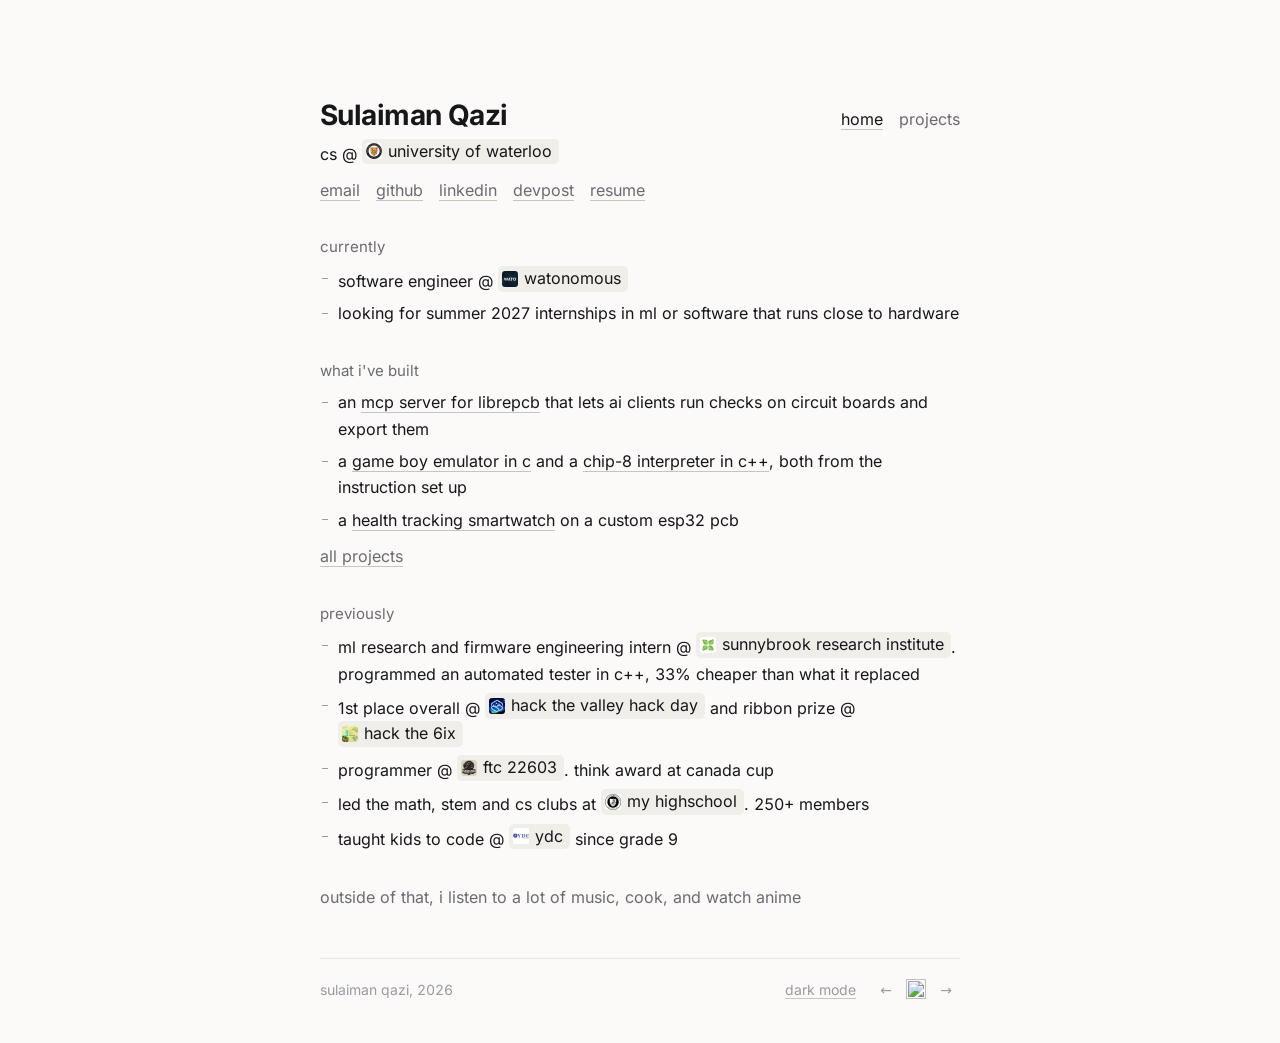
==== commit 1ec64c15: "Remove Polls vs. Odds project Co-Authored-By: Claude Opus 5.5 <noreply@anthropic.com>" ====
--- a/index.html
+++ b/index.html
@@ -71,7 +71,6 @@
     <section class="block" aria-labelledby="h-built">
       <h2 class="block__h" id="h-built">what i've built</h2>
       <ul class="bullets">
-        <li><a href="https://pollsvsodds.com/" target="_blank" rel="noopener noreferrer" data-peek="assets/img/polls-vs-odds.png" data-peek-fit="contain">polls vs. odds</a>, a live site comparing polls with polymarket and kalshi odds for every 2026 house and senate race</li>
         <li>an <a href="https://github.com/sulaimwn/LibrePCB-MCP-Server" target="_blank" rel="noopener noreferrer" data-peek="assets/img/librepcb-mcp.png" data-peek-fit="white">mcp server for librepcb</a> that lets ai clients run checks on circuit boards and export them</li>
         <li>a <a href="https://github.com/sulaimwn/Game-Boy-Emulator" target="_blank" rel="noopener noreferrer" data-peek="sprite">game boy emulator in c</a> and a <a href="https://github.com/sulaimwn/CHIP8-CPP" target="_blank" rel="noopener noreferrer" data-peek="assets/img/chip8-emulator.gif">chip-8 interpreter in c++</a>, both from the instruction set up</li>
         <li>a <a href="https://github.com/sulaimwn/SmartWatch" target="_blank" rel="noopener noreferrer" data-peek="assets/img/smartwatch-schematic.png" data-peek-fit="white">health tracking smartwatch</a> on a custom esp32 pcb</li>
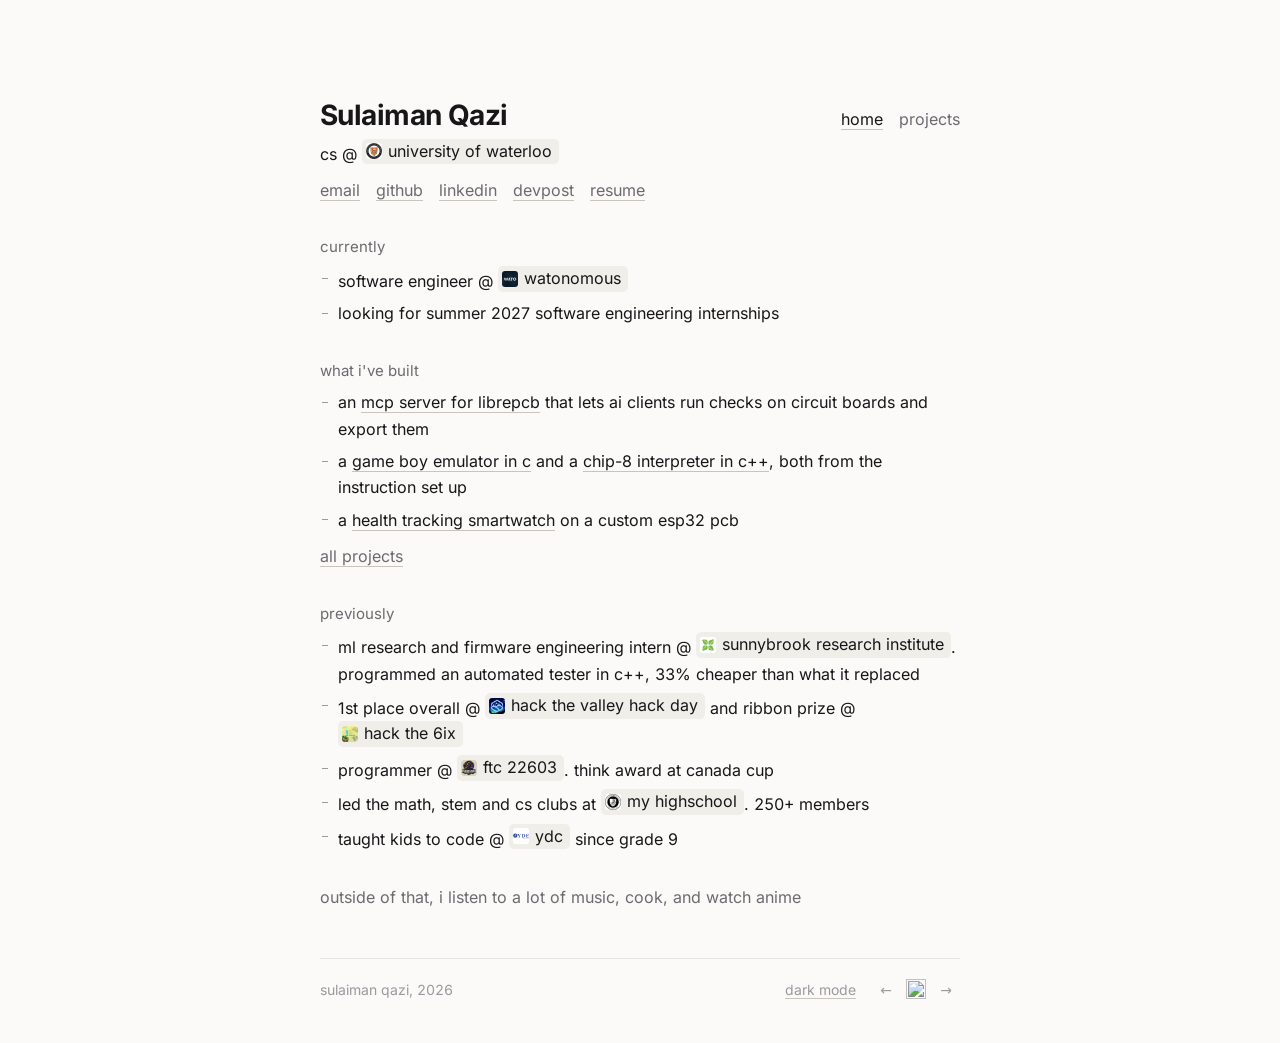
==== commit 23def2f3: "Generalize internship line to software engineering internships Co-Authored-By: Claude Opus 5.5 <nore" ====
--- a/index.html
+++ b/index.html
@@ -14,10 +14,16 @@
 <meta property="og:url" content="https://sulaimanq.com/">
 <meta property="og:title" content="Sulaiman Qazi">
 <meta property="og:description" content="CS at Waterloo and software engineer at WATonomous.">
-<meta property="og:image" content="https://sulaimanq.com/assets/img/og.jpg">
+<meta property="og:image" content="https://sulaimanq.com/assets/img/og.png">
+<meta property="og:image:width" content="2400">
+<meta property="og:image:height" content="1260">
+<meta property="og:image:alt" content="Sulaiman Qazi. CS at the University of Waterloo.">
 <meta name="twitter:card" content="summary_large_image">
+<meta name="twitter:image" content="https://sulaimanq.com/assets/img/og.png">
 
 <link rel="icon" href="assets/img/favicon.svg" type="image/svg+xml">
+<link rel="icon" href="assets/img/favicon-32.png" sizes="32x32" type="image/png">
+<link rel="apple-touch-icon" href="assets/img/apple-touch-icon.png">
 <link rel="preload" href="assets/fonts/inter-latin.woff2" as="font" type="font/woff2" crossorigin>
 <link rel="stylesheet" href="assets/css/site.css">
 
@@ -64,7 +70,7 @@
       <h2 class="block__h" id="h-now">currently</h2>
       <ul class="bullets">
         <li>software engineer @ <a class="chip" href="https://watonomous.ca/" target="_blank" rel="noopener noreferrer"><img src="assets/img/watonomous.jpg" alt="">watonomous</a></li>
-        <li>looking for summer 2027 internships in ml or software that runs close to hardware</li>
+        <li>looking for summer 2027 software engineering internships</li>
       </ul>
     </section>
 
